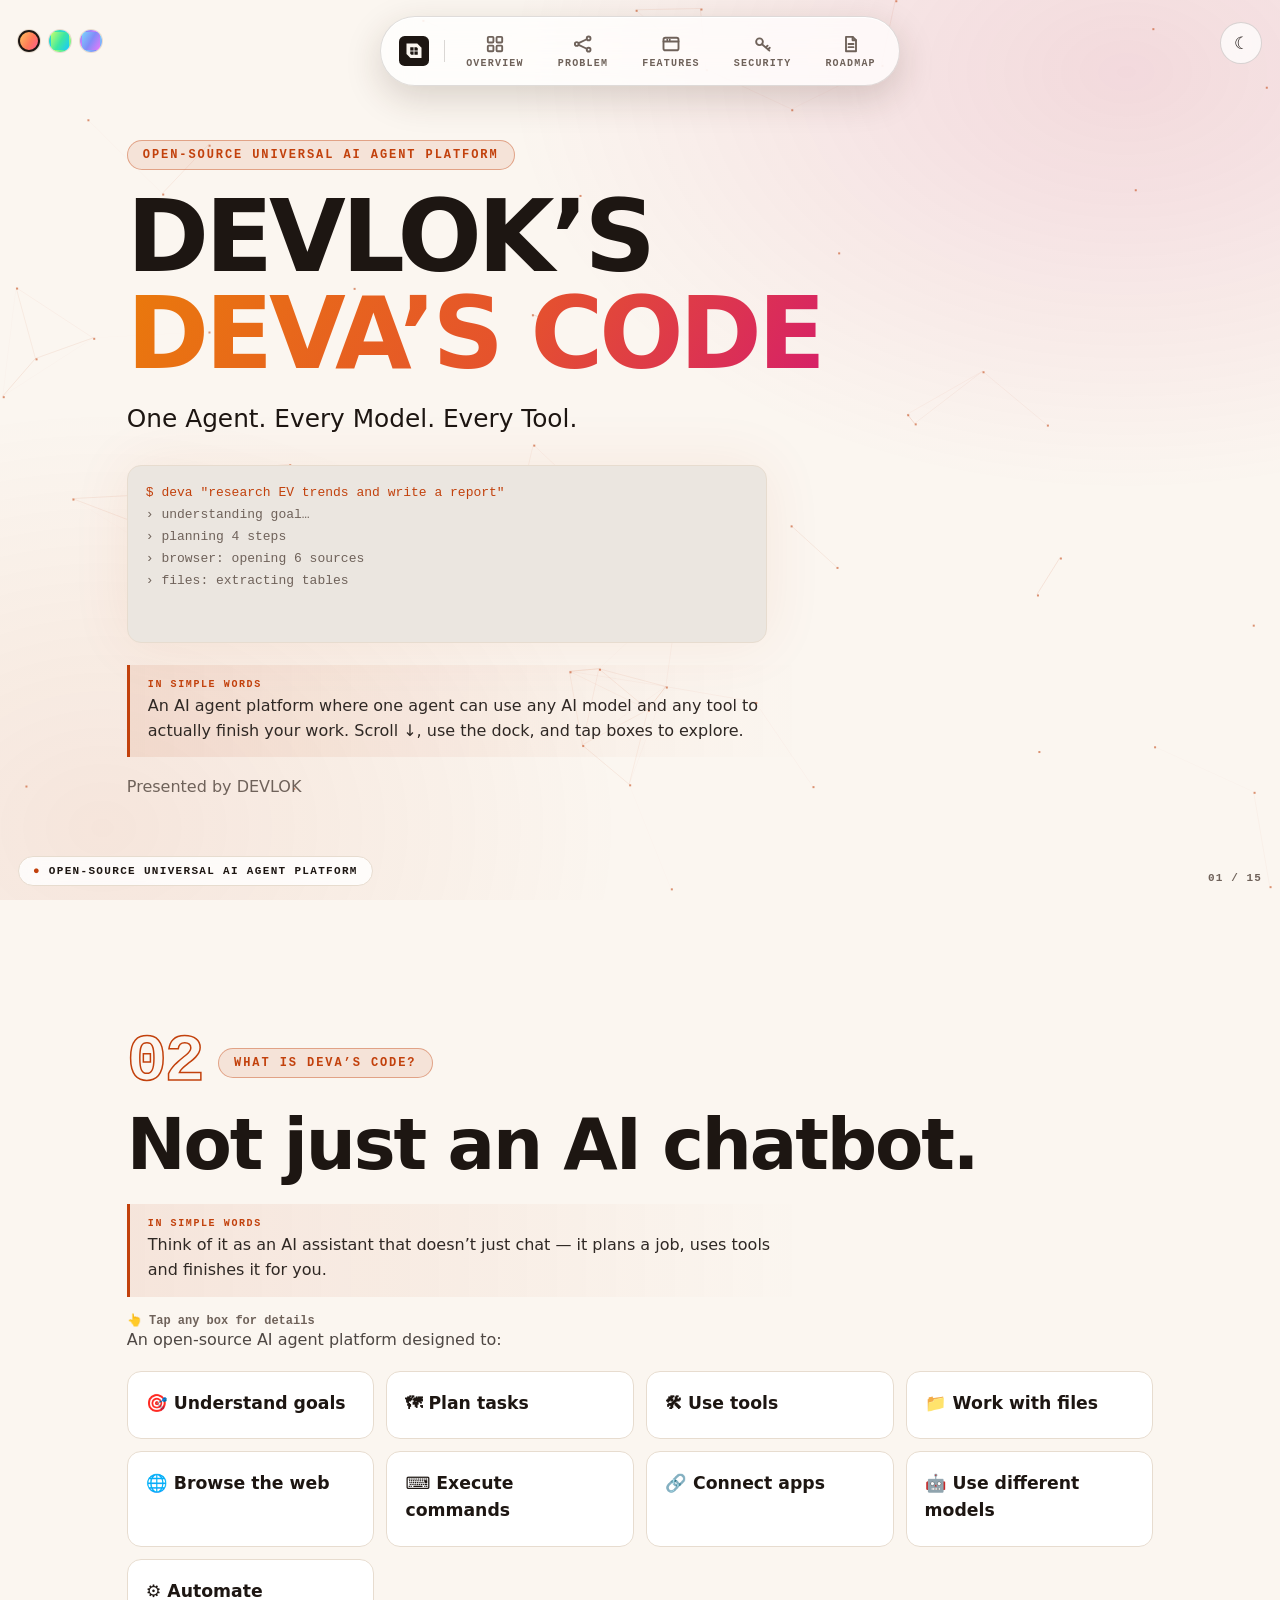
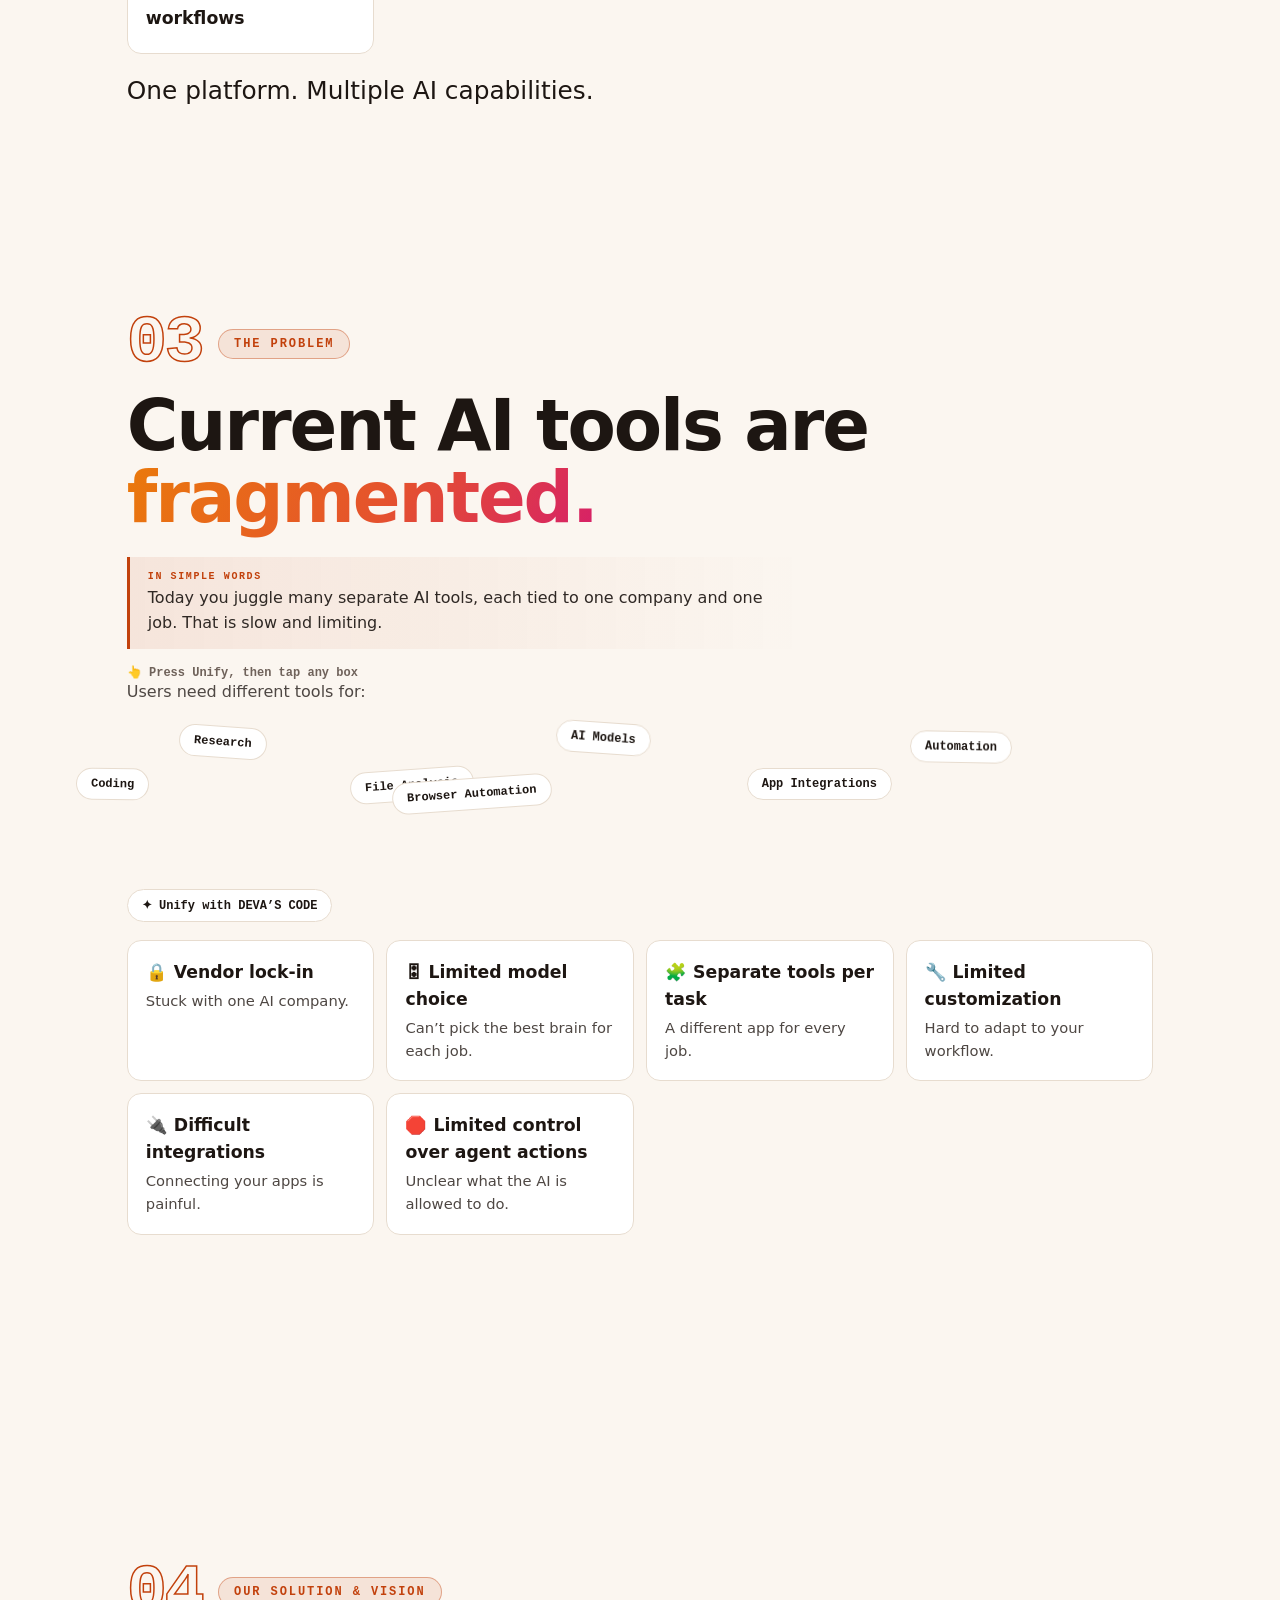
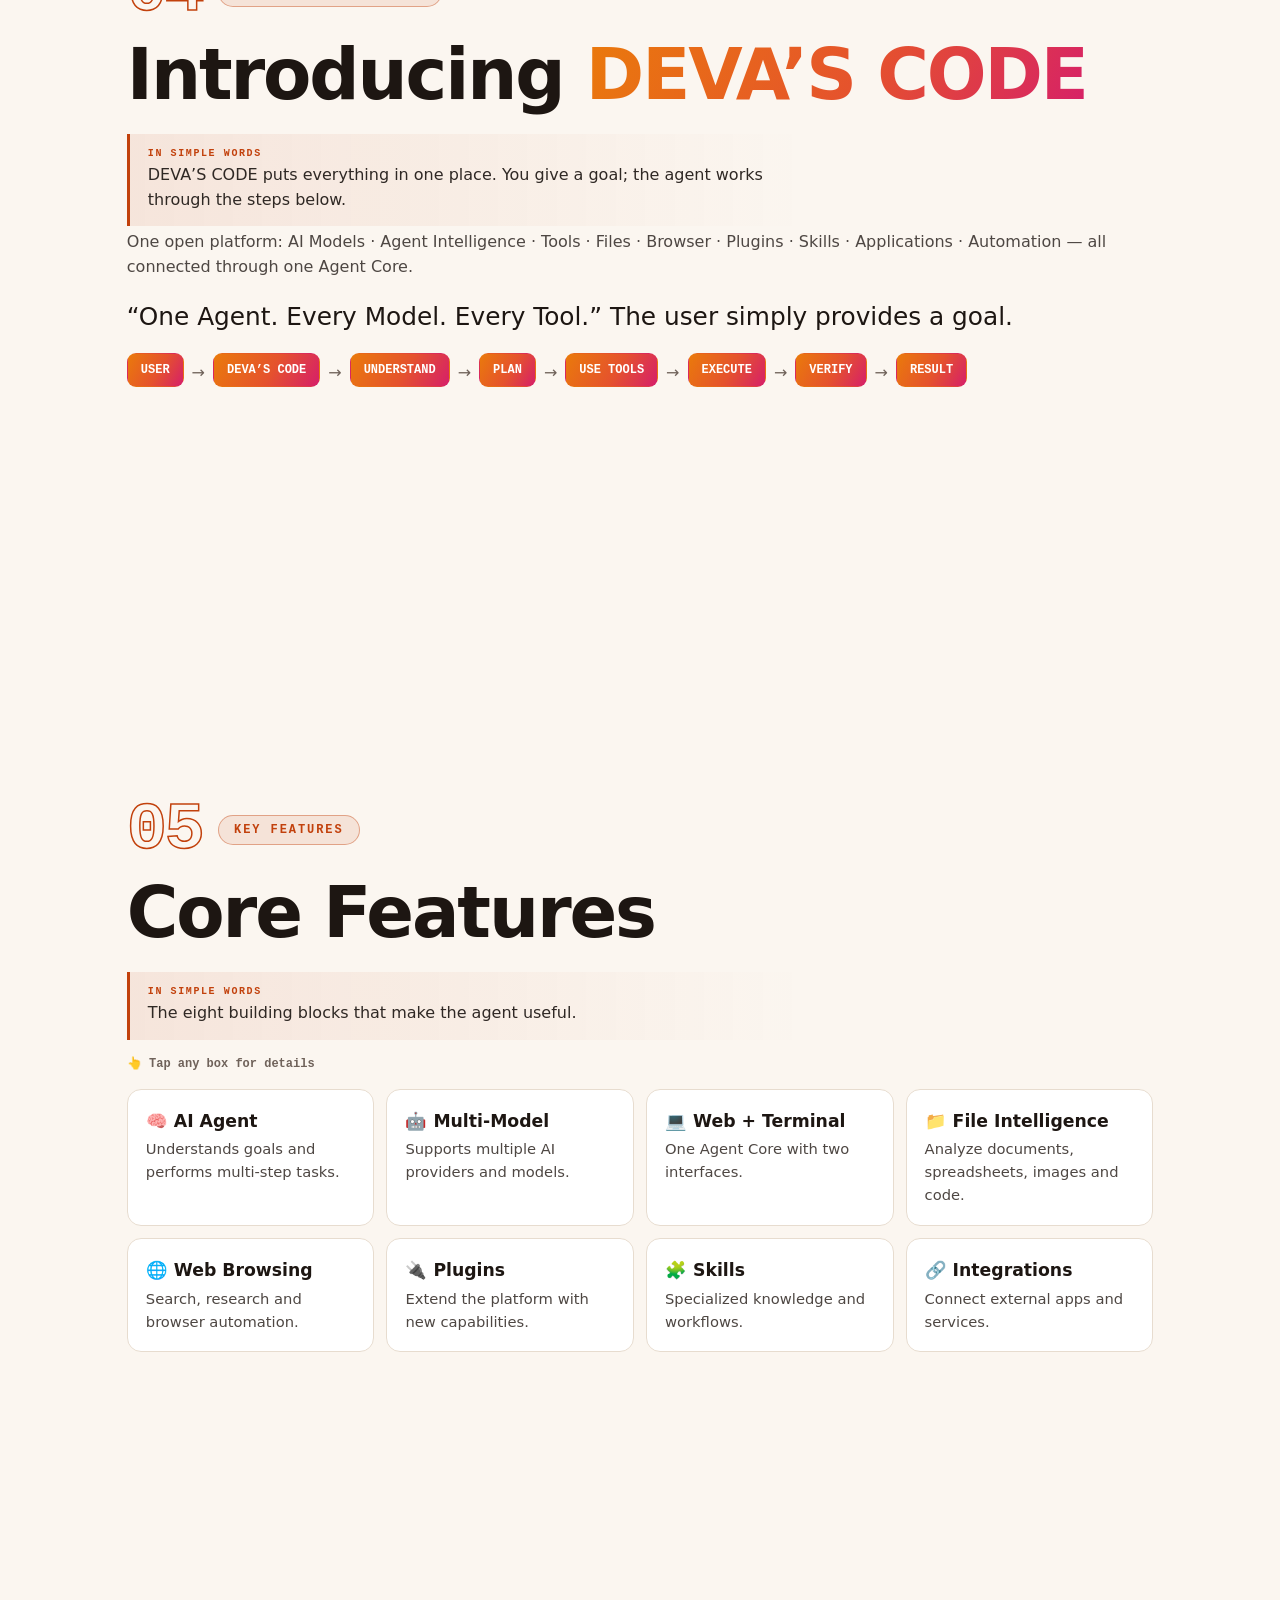
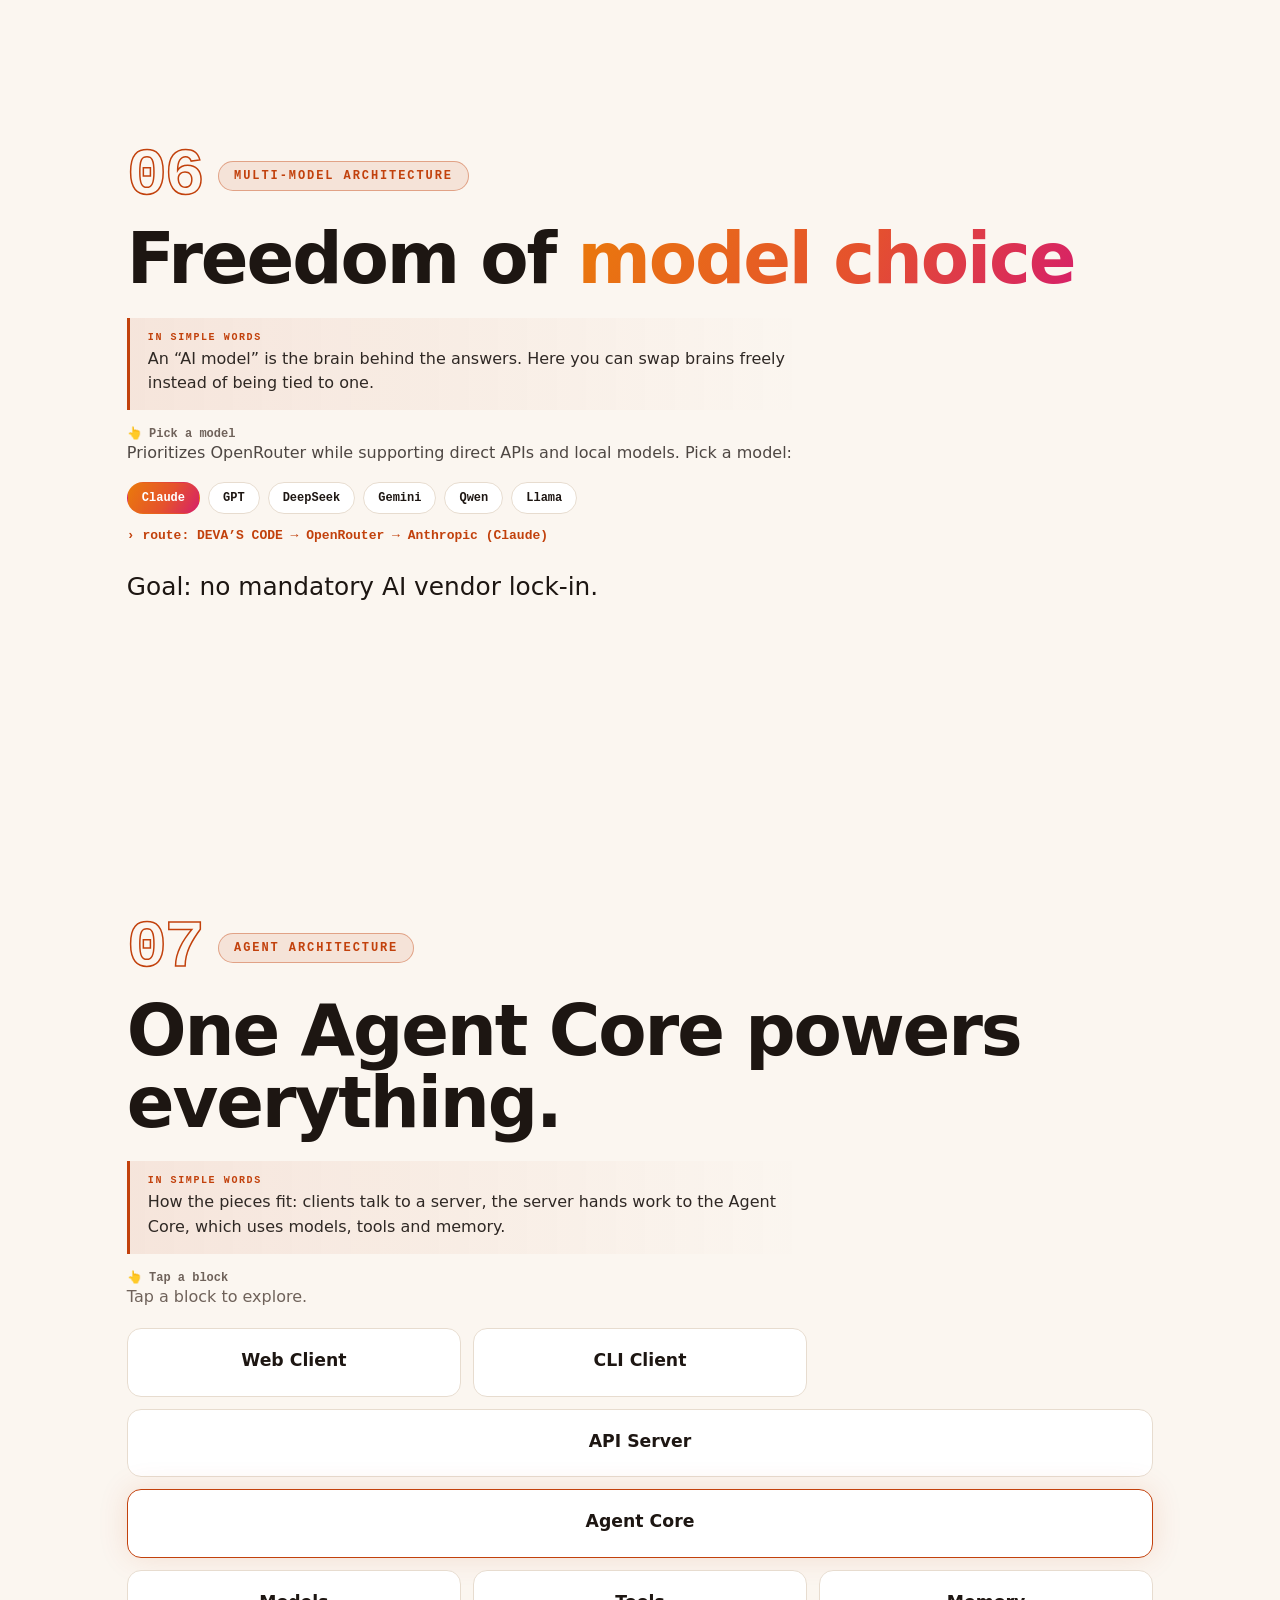
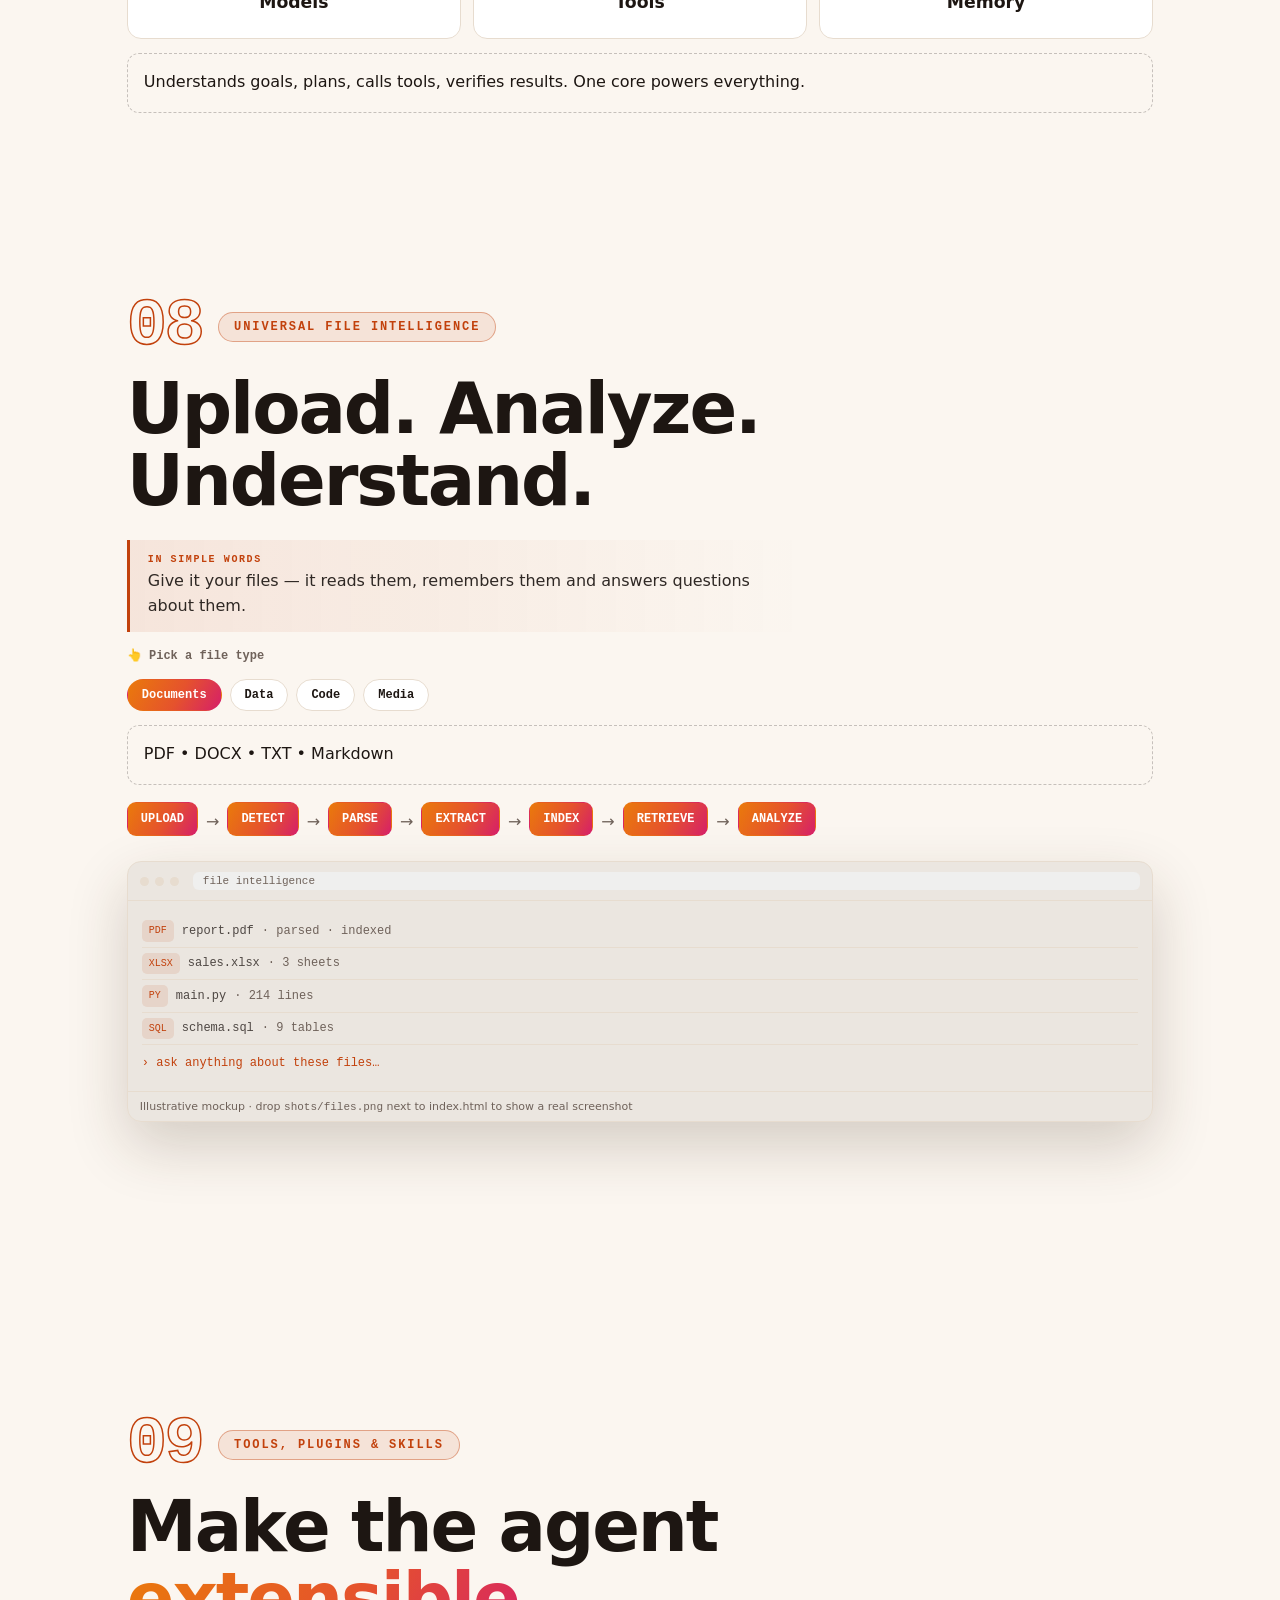
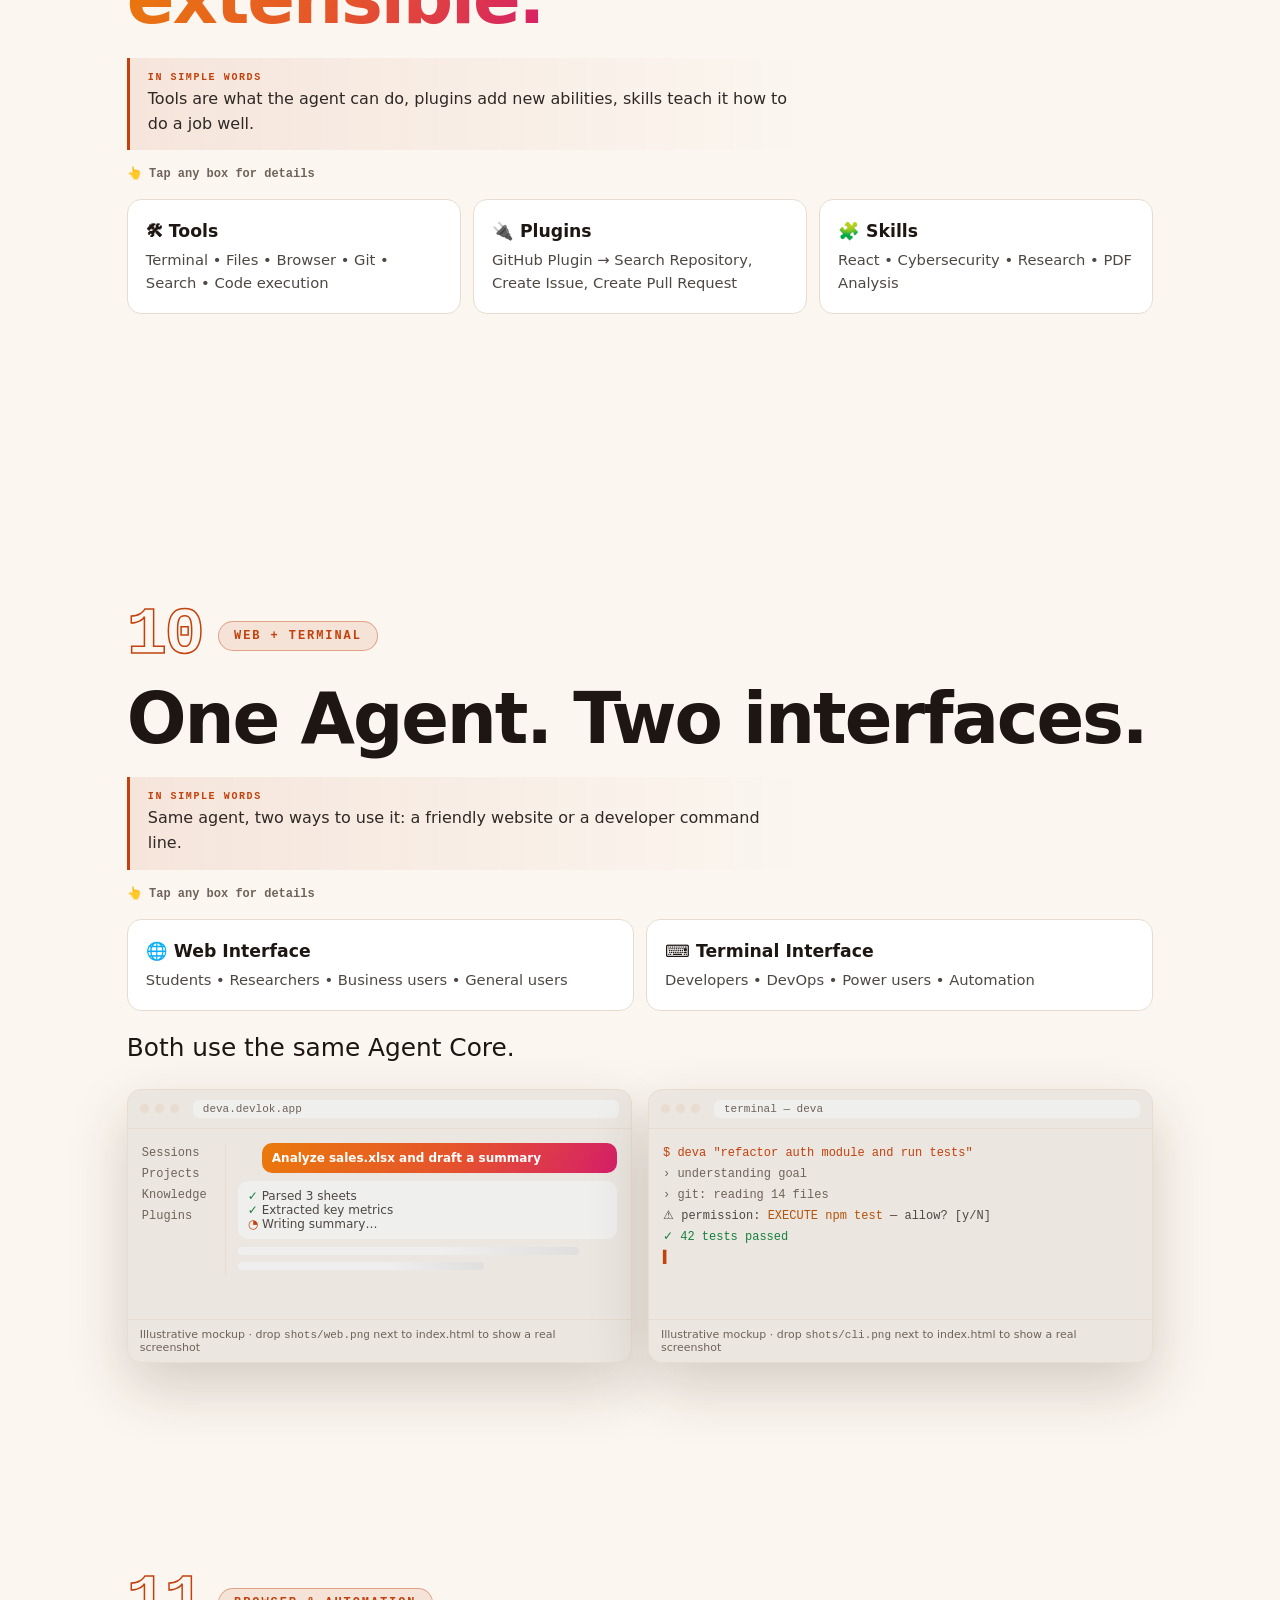
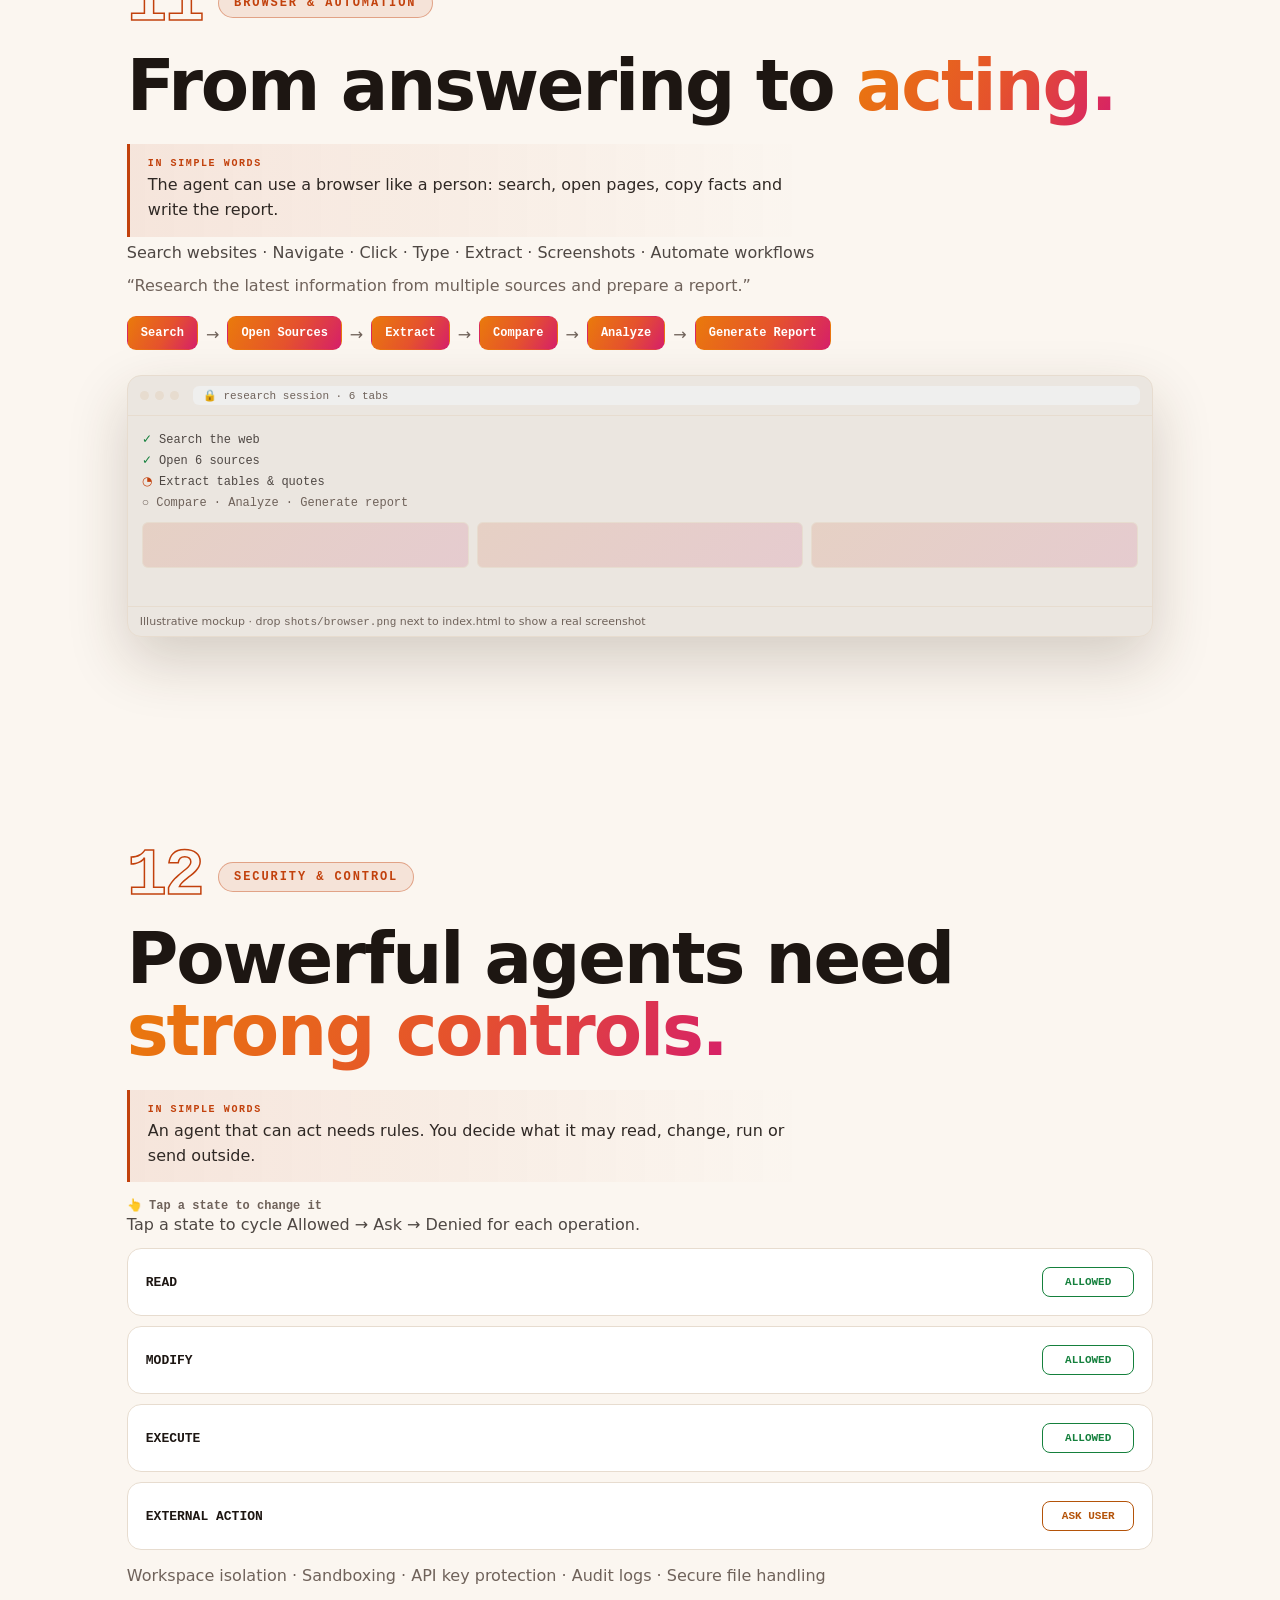
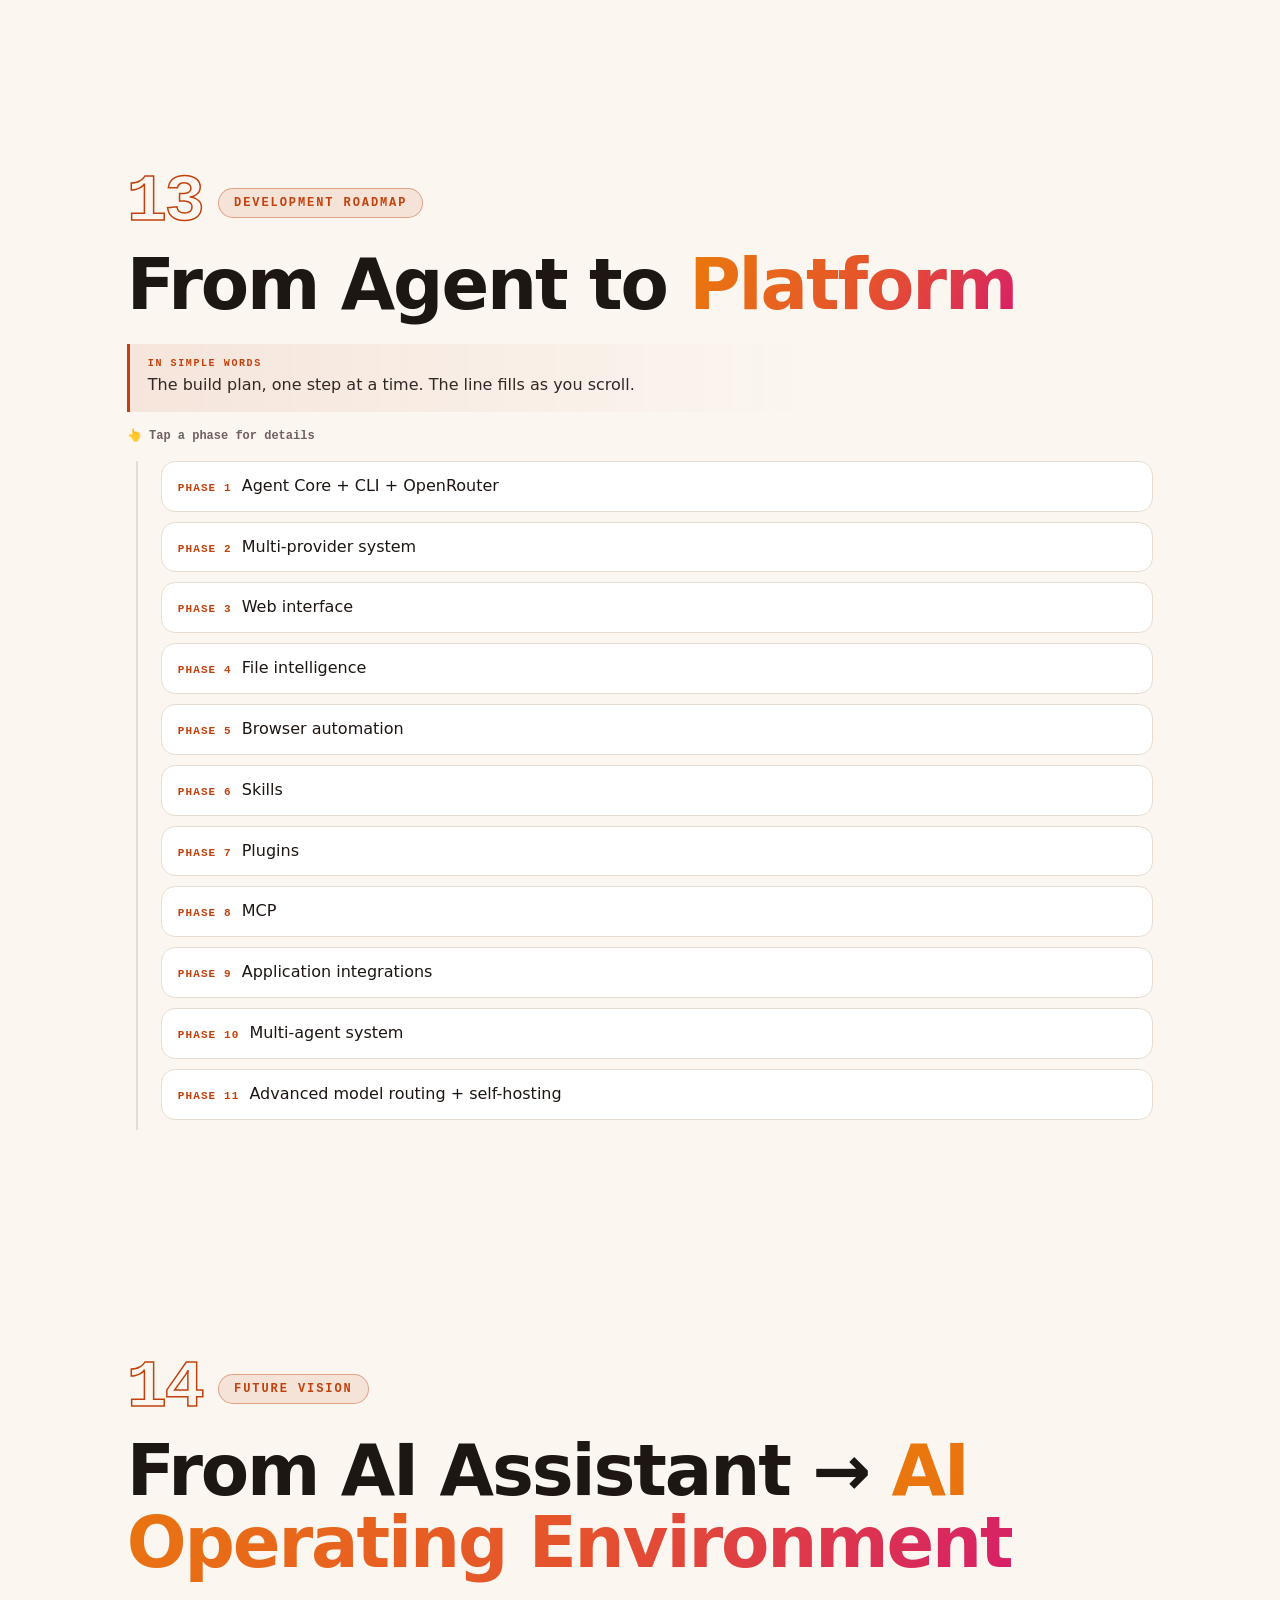
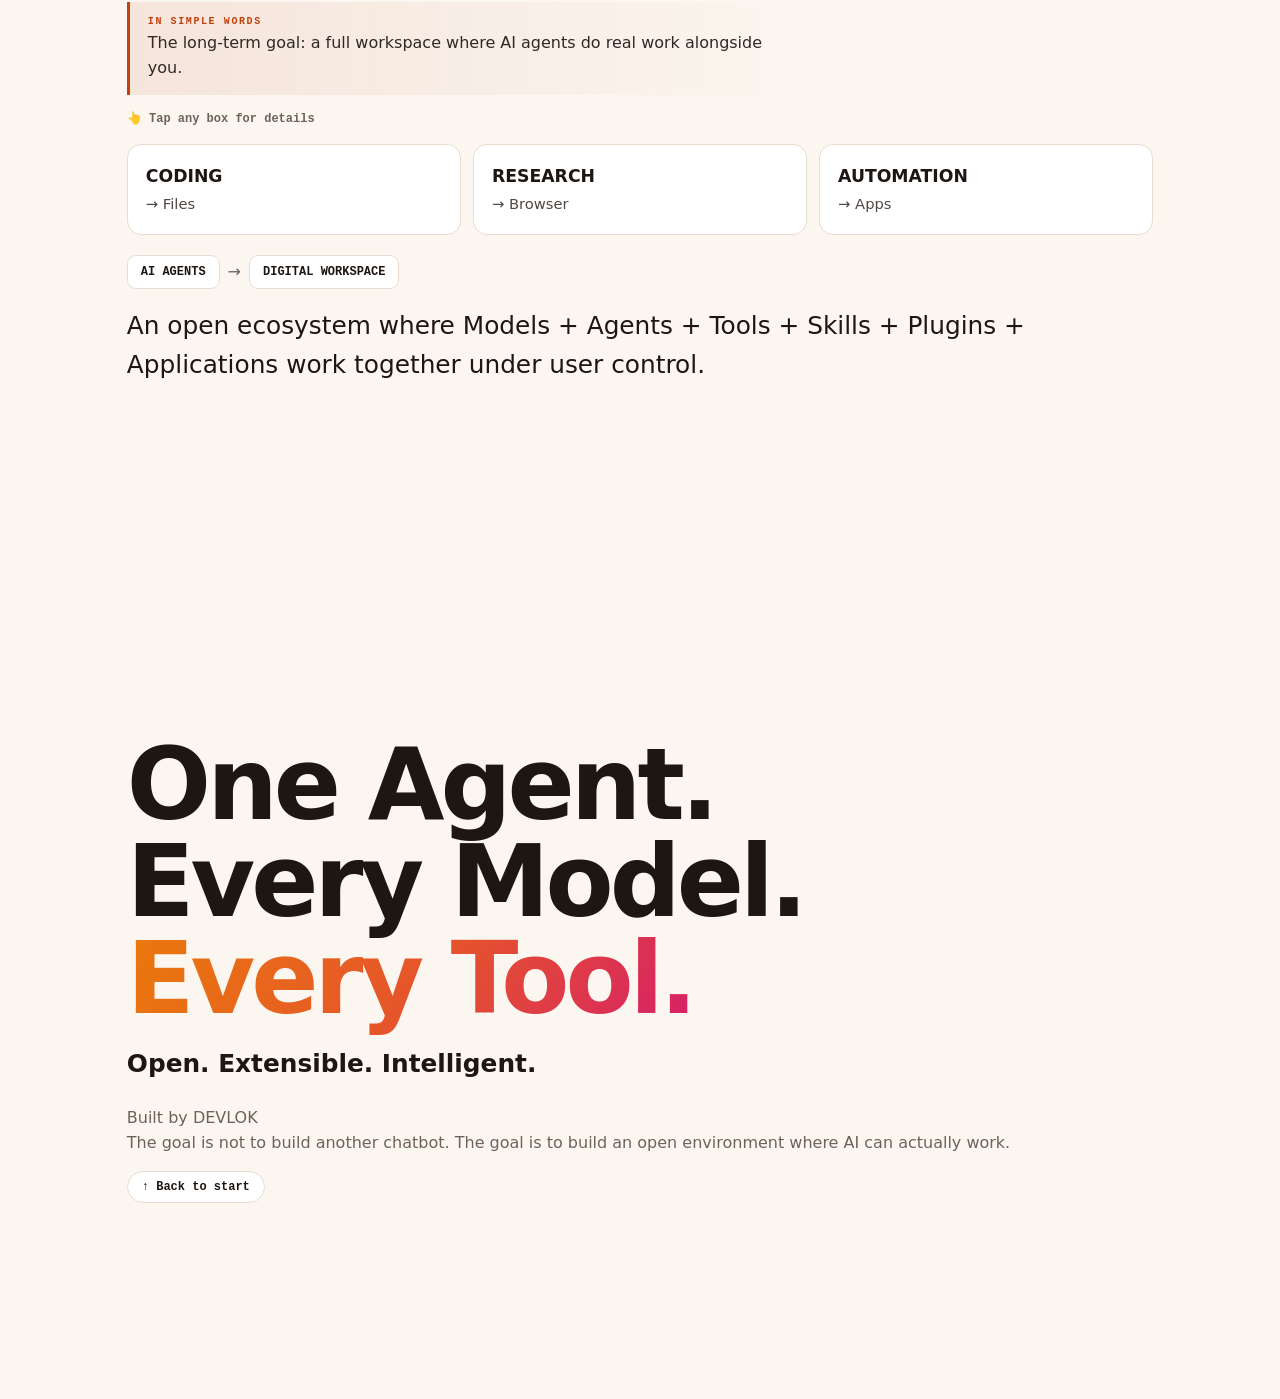
==== ember.html @ 0b96c252 "Add files via upload updated presentations" ====
<!DOCTYPE html>
<html lang="en"><head><meta charset="utf-8"><meta name="viewport" content="width=device-width,initial-scale=1">
<title>DEVA’S CODE · Ember — Open-Source Universal AI Agent Platform</title>
<meta name="description" content="One Agent. Every Model. Every Tool.">
<script>try{document.documentElement.dataset.theme=localStorage.getItem('deva-theme')||(matchMedia('(prefers-color-scheme:light)').matches?'light':'dark')}catch(e){document.documentElement.dataset.theme='dark'}</script>
<style>
:root{--bg:#0c0a09;--fg:#f4eee8;--mut:#9a8f87;--line:#2c2622;--card:#171311;--a:#ffb454;--b:#ff5d8f;--ar:255,180,84;--br:255,93,143;--g:linear-gradient(120deg,#ffc15e,#ff7a59 55%,#ff5d8f);--on:#0c0a09;--pc:255,180,84;--ok:#7ee787;--warn:#ffd166;--bad:#ff6b6b;--hl:255,255,255;--sh:rgba(0,0,0,.6);--scrim:rgba(5,5,8,.55);--inset:color-mix(in srgb,var(--bg) 80%,#000);color-scheme:dark}
[data-theme=light]{--bg:#fbf6f0;--fg:#1d1612;--mut:#6f625a;--line:#e7dccf;--card:#ffffff;--a:#c2410c;--b:#be185d;--ar:194,65,12;--br:190,24,93;--g:linear-gradient(120deg,#ea7a0b,#e5522d 55%,#d61f69);--on:#ffffff;--pc:194,65,12;--ok:#15803d;--warn:#b45309;--bad:#dc2626;--hl:20,16,12;--sh:rgba(60,40,20,.2);--scrim:rgba(240,235,230,.6);--inset:color-mix(in srgb,var(--bg) 93%,var(--fg));color-scheme:light}


*{box-sizing:border-box;margin:0}
html{scroll-behavior:smooth;scroll-snap-type:y proximity;background:var(--bg)}
body{color:var(--fg);font:16px/1.55 ui-sans-serif,system-ui,-apple-system,"Segoe UI",sans-serif}
#bg{position:fixed;inset:0;z-index:0;pointer-events:none}
.bar{position:fixed;top:0;left:0;height:2px;width:0;background:var(--g);z-index:30}
.dockwrap{position:fixed;top:14px;left:0;right:0;display:flex;justify-content:center;z-index:20;pointer-events:none}
.animated-top-dock__nav{pointer-events:auto;display:flex;align-items:flex-start;gap:4px;padding:6px;background:color-mix(in srgb,var(--card) 80%,transparent);backdrop-filter:blur(12px);border:1px solid var(--line);border-radius:14px}
.animated-top-dock__item{--w:0px;--h:0px;--d:0px;display:flex;flex-direction:column;align-items:center;justify-content:center;gap:4px;height:calc(46px + var(--h));padding:0 calc(12px + var(--w)/2);transform:translateY(var(--d));background:transparent;color:var(--mut);border:1px solid transparent;border-radius:9px;font:600 10px/1 ui-monospace,Menlo,monospace;letter-spacing:.08em;cursor:pointer}
.animated-top-dock__item:hover,.animated-top-dock__item:focus-visible{color:var(--fg);outline:none;border-color:var(--line)}
.animated-top-dock__item[aria-pressed=true]{color:var(--on);background:var(--g)}
.animated-top-dock__item svg{width:18px;height:18px;fill:none;stroke:currentColor;stroke-width:1.2;stroke-linecap:round;stroke-linejoin:round}
.animated-top-dock__logo{padding:0 8px}.animated-top-dock__logo svg{width:26px;height:26px;stroke:none}
@media(max-width:640px){.animated-top-dock__link span{display:none}.animated-top-dock__item{padding:0 calc(9px + var(--w)/2)}}
.s{position:relative;z-index:1;min-height:100vh;scroll-snap-align:start;display:flex;flex-direction:column;justify-content:center;padding:110px max(6vw,22px) 70px;max-width:1180px;margin:auto}
.rv{opacity:0;transform:translateY(26px);transition:opacity .7s,transform .7s;transition-delay:calc(var(--i,0)*70ms)}
.in .rv{opacity:1;transform:none}
.kick{font:600 12px ui-monospace,Menlo,monospace;letter-spacing:.16em;color:var(--a);margin-bottom:14px}
h1{font-size:clamp(2.6rem,8vw,6.2rem);line-height:.98;letter-spacing:-.04em}
h2{font-size:clamp(1.8rem,4.4vw,3.2rem);line-height:1.08;letter-spacing:-.03em;margin-bottom:14px}
h3{font-size:1.02rem;margin-bottom:4px}
.gt{background:var(--g);-webkit-background-clip:text;background-clip:text;color:transparent}
p,li{color:var(--txt)}.mut{color:var(--mut)}.big{font-size:clamp(1.1rem,2.2vw,1.55rem);margin-top:18px;color:var(--fg)}
.grid{display:grid;grid-template-columns:repeat(auto-fit,minmax(200px,1fr));gap:12px;margin-top:18px}
.c{--mx:50%;--my:50%;position:relative;background:var(--card);border:1px solid var(--line);border-radius:14px;padding:18px;overflow:hidden;transition:border-color .3s,transform .3s}
.c:hover{border-color:var(--line2);transform:translateY(-3px)}
.c:before{content:"";position:absolute;inset:0;background:radial-gradient(240px circle at var(--mx) var(--my),rgba(var(--ar),0.13),transparent 70%);opacity:0;transition:opacity .3s}
.c:hover:before{opacity:1}.c>*{position:relative}.c p{font-size:.92rem}
.flow{display:flex;flex-wrap:wrap;gap:8px;align-items:center;margin-top:20px}
.flow b{font:600 12px ui-monospace,monospace;border:1px solid var(--line);padding:9px 13px;border-radius:9px;background:var(--card);transition:.4s}
.flow i{color:var(--mut);font-style:normal}
.flow b.hot{background:var(--g);color:var(--on);border-color:transparent;transform:translateY(-3px)}
.chips{display:flex;flex-wrap:wrap;gap:8px;margin-top:16px}
.chip{font:600 12px ui-monospace,monospace;border:1px solid var(--line);border-radius:99px;padding:8px 14px;background:var(--card);color:var(--fg);cursor:pointer;transition:.3s}
.chip:hover{border-color:var(--a)}.chip.on{background:var(--g);color:var(--on);border-color:transparent}
.term{margin-top:26px;background:var(--inset);border:1px solid var(--line);border-radius:14px;font:13px/1.7 ui-monospace,Menlo,monospace;padding:16px 18px;min-height:178px;max-width:640px;box-shadow:0 0 60px rgba(var(--ar),0.08)}
.term .d{color:var(--mut)}.term .k{color:var(--a)}.term .ok{color:var(--ok)}
.out{margin-top:14px;font:600 13px ui-monospace,monospace;color:var(--a);min-height:22px}
.node{cursor:pointer;text-align:center}.node.on{border-color:var(--a);box-shadow:0 0 30px rgba(var(--ar),0.13)}
.arch{display:grid;grid-template-columns:repeat(3,1fr);gap:12px;margin-top:18px}
.arch .full{grid-column:1/-1}
.info{margin-top:14px;padding:16px;border:1px dashed var(--line2);border-radius:12px;min-height:60px}
.perm{display:flex;align-items:center;gap:12px;margin-top:10px}
.perm b{flex:1;font:600 13px ui-monospace,monospace}
.st{font:700 11px ui-monospace,monospace;width:92px;padding:8px;border-radius:8px;border:1px solid;cursor:pointer;background:none;transition:.3s}
.st[data-v="0"]{color:var(--ok);border-color:var(--ok)}.st[data-v="1"]{color:var(--warn);border-color:var(--warn)}.st[data-v="2"]{color:var(--bad);border-color:var(--bad)}
.tl{position:relative;margin-top:18px;padding-left:34px}
.tl:before,.tl .fill{content:"";position:absolute;left:9px;top:0;bottom:0;width:2px;background:var(--line)}
.tl .fill{background:var(--g);bottom:auto;height:0}
.ph{position:relative;margin-bottom:10px;padding:12px 16px}
.ph:after{content:"";position:absolute;left:-30px;top:18px;width:10px;height:10px;border-radius:50%;background:var(--bg);border:2px solid var(--line);transition:.4s}
.in .ph:after{border-color:var(--a);background:var(--a)}
.ph b{color:var(--a);font:700 11px ui-monospace,monospace;letter-spacing:.1em;margin-right:10px}
.tags{display:flex;flex-wrap:wrap;gap:8px;margin-top:18px;min-height:96px;position:relative}
.tags span{font:600 12px ui-monospace,monospace;border:1px solid var(--line);background:var(--card);border-radius:99px;padding:8px 14px;transition:transform .8s cubic-bezier(.2,.8,.2,1);transform:translate(var(--x),var(--y)) rotate(var(--r))}
.tags.u span{transform:none;border-color:var(--a)}
.foot{position:fixed;bottom:16px;right:18px;z-index:20;font:600 11px ui-monospace,monospace;color:var(--mut);letter-spacing:.1em}

.c:not(.node):not(.perm){cursor:pointer}
.c:not(.node):not(.perm):after{content:"↗";position:absolute;top:12px;right:14px;font-size:12px;color:var(--mut);opacity:0;transition:.3s}
.c:not(.node):not(.perm):hover:after{opacity:1;color:var(--a)}
#md{position:fixed;inset:0;z-index:40;display:flex;align-items:center;justify-content:center;padding:20px;background:var(--scrim);backdrop-filter:blur(6px);opacity:0;visibility:hidden;transition:.35s}
#md.open{opacity:1;visibility:visible}
.gl{position:relative;width:min(560px,100%);max-height:84vh;overflow:auto;padding:30px 28px;border-radius:22px;background:linear-gradient(135deg,rgba(var(--hl),0.14),rgba(var(--hl),0.04) 45%,rgba(var(--ar),0.06));backdrop-filter:blur(26px) saturate(1.5);-webkit-backdrop-filter:blur(26px) saturate(1.5);border:1px solid rgba(var(--hl),0.19);box-shadow:0 30px 80px var(--sh),inset 0 1px 0 rgba(var(--hl),0.33),inset 0 0 40px rgba(var(--br),0.08);transform:translateY(24px) scale(.94);transition:transform .45s cubic-bezier(.2,.9,.25,1.15)}
#md.open .gl{transform:none}
.gl h3{font-size:1.6rem;letter-spacing:-.02em;margin:6px 0 8px}
.gl .sub{color:var(--a);font:600 12px ui-monospace,monospace;letter-spacing:.14em}
.gl p{color:var(--txt2)}.gl ul{margin:14px 0 0;padding:0;list-style:none;display:grid;gap:8px}
.gl li{padding:10px 14px;border-radius:10px;background:rgba(var(--hl),0.05);border:1px solid rgba(var(--hl),0.09);font-size:.93rem;color:var(--txt2)}
.gl li:before{content:"▸ ";color:var(--a)}
.x{position:absolute;top:14px;right:14px;width:32px;height:32px;border-radius:50%;border:1px solid rgba(var(--hl),0.19);background:rgba(var(--hl),0.07);color:var(--fg);cursor:pointer;font-size:16px}
.x:hover{background:rgba(var(--hl),0.16)}

body:before{content:"";position:fixed;inset:0;z-index:0;pointer-events:none;background:radial-gradient(620px 420px at 88% 8%,rgba(var(--br),0.13),transparent),radial-gradient(520px 420px at 8% 92%,rgba(var(--ar),0.09),transparent)}
.c:focus-visible{outline:2px solid var(--a);outline-offset:2px}
.shots{display:grid;grid-template-columns:repeat(auto-fit,minmax(300px,1fr));gap:16px;margin-top:22px}
.shot{border:1px solid var(--line);border-radius:14px;background:var(--inset);overflow:hidden;box-shadow:0 24px 60px var(--sh);transition:transform .5s}
.shot:hover{transform:translateY(-5px)}
.shot .tb{display:flex;gap:6px;align-items:center;padding:10px 12px;border-bottom:1px solid var(--line);font:11px ui-monospace,monospace;color:var(--mut)}
.shot .tb i{width:9px;height:9px;border-radius:50%;background:var(--line)}.shot .tb u{margin-left:8px;text-decoration:none;background:var(--inset2);padding:3px 10px;border-radius:6px;flex:1}
.shot .bd{padding:14px;font:12px/1.75 ui-monospace,monospace;min-height:190px;color:var(--txt)}
.shot img{display:block;width:100%}
.shot figcaption{padding:8px 12px;border-top:1px solid var(--line);font:11px system-ui;color:var(--mut)}
.wb{display:grid;grid-template-columns:84px 1fr;gap:12px}.wb aside{border-right:1px solid var(--line);color:var(--mut);padding-right:8px}
.bub{background:var(--inset2);border-radius:10px;padding:8px 10px;margin-bottom:8px;font:12px system-ui}.bub.me{background:var(--g);color:var(--on);font-weight:600;margin-left:24px}
.ok{color:var(--ok)}.d{color:var(--mut)}.k{color:var(--a)}
.sk{height:8px;border-radius:4px;margin:7px 0;background:linear-gradient(90deg,var(--inset2) 30%,var(--inset3) 50%,var(--inset2) 70%);background-size:200%;animation:sh 1.6s infinite}
@keyframes sh{to{background-position:-200%}}
.th{display:grid;grid-template-columns:repeat(3,1fr);gap:8px;margin-top:8px}.th div{height:46px;border-radius:6px;background:linear-gradient(135deg,rgba(var(--ar),0.13),rgba(var(--br),0.13));border:1px solid var(--line)}
.fr{display:flex;gap:8px;align-items:center;padding:5px 0;border-bottom:1px solid var(--line)}.fr em{font-style:normal;font-size:10px;padding:2px 7px;border-radius:5px;background:rgba(var(--ar),0.11);color:var(--a)}
.mn{display:flex;align-items:center;justify-content:space-between;margin-top:20px;font:600 11px ui-monospace,monospace;color:var(--mut)}
.mn button{width:36px;height:32px;border-radius:9px;border:1px solid rgba(var(--hl),0.19);background:rgba(var(--hl),0.07);color:var(--fg);cursor:pointer}
.mn button:hover{background:rgba(var(--hl),0.16)}

body{counter-reset:sec}.s{counter-increment:sec}
.hd{display:flex;align-items:center;gap:16px;margin-bottom:14px}
.num{font:800 clamp(2.6rem,6vw,4.2rem)/1 ui-monospace,Menlo,monospace;-webkit-text-stroke:1.5px var(--a);color:transparent;letter-spacing:-.04em}
.num:before{content:counter(sec,decimal-leading-zero)}
.kick{display:inline-block;margin:0;padding:7px 15px;border:1px solid rgba(var(--ar),0.40);border-radius:99px;background:rgba(var(--ar),0.10);color:var(--a);font:700 12px ui-monospace,Menlo,monospace;letter-spacing:.16em}
.s>.kick{margin-bottom:18px;align-self:flex-start}
h2{font-size:clamp(2.2rem,5.6vw,4.4rem);font-weight:800;line-height:1.02;margin-bottom:18px}
.plain{max-width:680px;padding:14px 18px;border-left:3px solid var(--a);background:linear-gradient(90deg,rgba(var(--ar),0.09),transparent);border-radius:0 12px 12px 0;margin:4px 0;color:var(--txt2)}
.plain b{display:block;font:700 10px ui-monospace,monospace;letter-spacing:.16em;color:var(--a);margin-bottom:4px}
.hint{display:inline-block;margin-top:12px;font:600 12px ui-monospace,monospace;color:var(--mut)}
.topic{position:fixed;bottom:14px;left:18px;z-index:20;font:700 11px ui-monospace,monospace;letter-spacing:.12em;background:color-mix(in srgb,var(--card) 80%,transparent);backdrop-filter:blur(10px);border:1px solid var(--line);border-radius:99px;padding:8px 14px;max-width:60vw;white-space:nowrap;overflow:hidden;text-overflow:ellipsis}.topic:before{content:"● ";color:var(--a)}
.tags{align-content:flex-start;align-items:flex-start;min-height:150px}
.hub{flex-basis:100%;max-height:0;opacity:0;overflow:hidden;padding:0 14px;text-align:center;border-radius:12px;background:var(--g);color:var(--on);font:700 13px ui-monospace,monospace;transition:.6s}
.tags.u .hub{max-height:46px;opacity:1;padding:12px 14px;margin-bottom:6px}
.c h3{font-size:1.08rem}

/* refined dock */
.dockwrap{top:16px}
.animated-top-dock__nav{align-items:center;gap:2px;padding:7px;border-radius:999px;background:color-mix(in srgb,var(--card) 74%,transparent);border:1px solid color-mix(in srgb,var(--fg) 14%,transparent);box-shadow:0 14px 44px var(--sh),inset 0 1px 0 rgba(var(--hl),0.11);backdrop-filter:blur(18px) saturate(1.4);-webkit-backdrop-filter:blur(18px) saturate(1.4)}
.animated-top-dock__item{--s:0;height:54px;min-width:56px;padding:0 15px;gap:5px;border-radius:999px;font:700 10px/1 ui-monospace,Menlo,monospace;letter-spacing:.12em;transform:translateY(calc(var(--d)*-1)) scale(calc(1 + var(--s)*.2));transition:background .3s,color .3s,box-shadow .3s}
.animated-top-dock__item svg{width:20px;height:20px;stroke-width:1.5}
.animated-top-dock__item:hover,.animated-top-dock__item:focus-visible{background:color-mix(in srgb,var(--fg) 9%,transparent);border-color:transparent}
.animated-top-dock__item[aria-pressed=true]{background:var(--g);color:var(--on);box-shadow:0 8px 24px color-mix(in srgb,var(--a) 45%,transparent)}
.animated-top-dock__logo{padding:0 10px;min-width:48px;margin-right:8px;position:relative}
.animated-top-dock__logo:after{content:"";position:absolute;right:-6px;top:15px;bottom:15px;width:1px;background:color-mix(in srgb,var(--fg) 16%,transparent)}
.animated-top-dock__logo[aria-pressed=true]{background:transparent;box-shadow:none}
.animated-top-dock__logo svg{width:30px;height:30px}
@media(max-width:640px){.animated-top-dock__item{min-width:44px;padding:0 11px}.animated-top-dock__logo{margin-right:4px}}

html{--txt:color-mix(in srgb,var(--fg) 78%,var(--bg));--txt2:color-mix(in srgb,var(--fg) 92%,var(--bg));--inset2:color-mix(in srgb,var(--fg) 7%,var(--card));--inset3:color-mix(in srgb,var(--fg) 14%,var(--card));--line2:color-mix(in srgb,var(--fg) 24%,var(--bg))}
.animated-top-dock__logo svg rect{fill:var(--fg)}.animated-top-dock__logo svg path:nth-of-type(1){fill:var(--bg)}.animated-top-dock__logo svg path:nth-of-type(2){fill:var(--fg)}.animated-top-dock__logo svg path:nth-of-type(3){stroke:var(--bg)}
[data-theme=light] .gl{background:linear-gradient(135deg,#ffffffee,#ffffffb8);border-color:rgba(0,0,0,.12)}
[data-theme=light] .animated-top-dock__nav{box-shadow:0 12px 36px rgba(60,40,20,.18),inset 0 1px 0 #fff}
html,body{transition:background .4s,color .4s}
.tt{position:fixed;top:22px;right:18px;z-index:21;width:42px;height:42px;border-radius:50%;border:1px solid color-mix(in srgb,var(--fg) 16%,transparent);background:color-mix(in srgb,var(--card) 74%,transparent);backdrop-filter:blur(14px);color:var(--fg);font-size:17px;cursor:pointer;transition:transform .3s}
.tt:hover{transform:rotate(20deg) scale(1.08)}
.pal{position:fixed;top:30px;left:18px;z-index:21;display:flex;gap:9px}
.pal a{width:22px;height:22px;border-radius:50%;border:2px solid transparent;box-shadow:0 0 0 1px var(--line);transition:transform .3s}.pal a:hover{transform:scale(1.2)}.pal a.on{border-color:var(--fg)}
@media(max-width:820px){.pal{display:none}}
</style></head><body>
<canvas id="bg"></canvas><nav class="pal" aria-label="Palettes"><a href="ember.html" title="Ember" class="on" style="background:linear-gradient(120deg,#ffc15e,#ff7a59 55%,#ff5d8f)"></a><a href="verdant.html" title="Verdant" style="background:linear-gradient(120deg,#c3ff6e,#3de8a0 52%,#19c7ff)"></a><a href="nebula.html" title="Nebula" style="background:linear-gradient(120deg,#7dd3fc,#818cf8 50%,#e879f9)"></a></nav><button class="tt" id="tt" type="button"></button><div class="bar" id="bar"></div>
<div class="dockwrap"><nav class="animated-top-dock__nav" id="dock" aria-label="Sections">
<button class="animated-top-dock__item animated-top-dock__logo" data-dock-item data-t="hero" type="button" aria-label="Home"><svg viewBox="0 0 24 24"><rect width="24" height="24" rx="4.5" fill="#E8E8E3"/><path d="M6 6h8.6L18 9.35v8.15H9.15L6 14.35V6Z" fill="#111"/><path d="M9 9h5.15L15 9.85V15H9.85L9 14.15V9Z" fill="#E8E8E3"/><path d="M12 9v6M9 12h6" stroke="#111" stroke-width=".7"/></svg></button>
<button class="animated-top-dock__item animated-top-dock__link" data-dock-item data-t="what" type="button"><svg viewBox="0 0 16 16"><rect x="2.25" y="2.25" width="4.5" height="4.5" rx=".8"/><rect x="9.25" y="2.25" width="4.5" height="4.5" rx=".8"/><rect x="2.25" y="9.25" width="4.5" height="4.5" rx=".8"/><rect x="9.25" y="9.25" width="4.5" height="4.5" rx=".8"/></svg><span>OVERVIEW</span></button>
<button class="animated-top-dock__item animated-top-dock__link" data-dock-item data-t="problem" type="button"><svg viewBox="0 0 16 16"><circle cx="3" cy="8" r="1.5"/><circle cx="12.5" cy="3.5" r="1.5"/><circle cx="12.5" cy="12.5" r="1.5"/><path d="M4.5 7.3 11 4.2M4.5 8.7l6.5 3.1"/></svg><span>PROBLEM</span></button>
<button class="animated-top-dock__item animated-top-dock__link" data-dock-item data-t="features" type="button"><svg viewBox="0 0 16 16"><rect x="2" y="3" width="12" height="10" rx="1.5"/><path d="M2 6h12M5 4.5h.01M7 4.5h.01"/></svg><span>FEATURES</span></button>
<button class="animated-top-dock__item animated-top-dock__link" data-dock-item data-t="security" type="button"><svg viewBox="0 0 16 16"><circle cx="5.2" cy="6.2" r="2.7"/><path d="m7.2 8.2 5.9 5.1M10.2 10.8l1.5-1.5M12 12.4l1.4-1.4"/></svg><span>SECURITY</span></button>
<button class="animated-top-dock__item animated-top-dock__link" data-dock-item data-t="roadmap" type="button"><svg viewBox="0 0 16 16"><path d="M4 2.25h5.4L12 4.85v8.9H4z"/><path d="M9.25 2.25V5h2.7M6 8h4M6 10.5h4"/></svg><span>ROADMAP</span></button>
</nav></div>
<div class="topic" id="tp"></div><div class="foot" id="cnt"></div>
<main id="deck"></main>
<div id="md" role="dialog" aria-modal="true"><div class="gl"><button class="x" aria-label="Close">✕</button><div class="sub" id="ms"></div><h3 id="mt"></h3><p id="mp"></p><ul id="ml"></ul><div class="mn"><button id="pv" aria-label="Previous">←</button><span id="mc2"></span><button id="nx" aria-label="Next">→</button></div></div></div>
<script>
const R=(h,i=0)=>`<div class="rv" style="--i:${i}">${h}</div>`;
const C=(a,x='')=>`<div class="grid">${a.map(([t,d],i)=>`<div class="c rv ${x}" style="--i:${i}"><h3>${t}</h3>${d?`<p>${d}</p>`:''}</div>`).join('')}</div>`;
const F=(a,id='')=>`<div class="flow rv" ${id?`id="${id}"`:''}>${a.map(x=>`<b>${x}</b>`).join('<i>→</i>')}</div>`;
const PL={'WHAT IS DEVA’S CODE?':['Think of it as an AI assistant that doesn’t just chat — it plans a job, uses tools and finishes it for you.','👆 Tap any box for details'],
'THE PROBLEM':['Today you juggle many separate AI tools, each tied to one company and one job. That is slow and limiting.','👆 Press Unify, then tap any box'],
'OUR SOLUTION & VISION':['DEVA’S CODE puts everything in one place. You give a goal; the agent works through the steps below.'],
'KEY FEATURES':['The eight building blocks that make the agent useful.','👆 Tap any box for details'],
'MULTI-MODEL ARCHITECTURE':['An “AI model” is the brain behind the answers. Here you can swap brains freely instead of being tied to one.','👆 Pick a model'],
'AGENT ARCHITECTURE':['How the pieces fit: clients talk to a server, the server hands work to the Agent Core, which uses models, tools and memory.','👆 Tap a block'],
'UNIVERSAL FILE INTELLIGENCE':['Give it your files — it reads them, remembers them and answers questions about them.','👆 Pick a file type'],
'TOOLS, PLUGINS & SKILLS':['Tools are what the agent can do, plugins add new abilities, skills teach it how to do a job well.','👆 Tap any box for details'],
'WEB + TERMINAL':['Same agent, two ways to use it: a friendly website or a developer command line.','👆 Tap any box for details'],
'BROWSER & AUTOMATION':['The agent can use a browser like a person: search, open pages, copy facts and write the report.'],
'SECURITY & CONTROL':['An agent that can act needs rules. You decide what it may read, change, run or send outside.','👆 Tap a state to change it'],
'DEVELOPMENT ROADMAP':['The build plan, one step at a time. The line fills as you scroll.','👆 Tap a phase for details'],
'FUTURE VISION':['The long-term goal: a full workspace where AI agents do real work alongside you.','👆 Tap any box for details']};
const H=(k,t)=>{const p=PL[k]||[];return `<div class="hd rv"><span class="num"></span><span class="kick">${k}</span></div><h2 class="rv">${t}</h2>${p[0]?`<p class="plain rv"><b>IN SIMPLE WORDS</b>${p[0]}</p>`:''}${p[1]?`<div class="hint rv">${p[1]}</div>`:''}`};
const MODELS={Claude:['OpenRouter','Anthropic'],GPT:['OpenRouter','OpenAI'],DeepSeek:['OpenRouter','DeepSeek API'],Gemini:['Direct API','Google'],Qwen:['Local','Ollama'],Llama:['Local','Self-hosted']};
const ARCH={'Web Client':'Browser UI for students, researchers and business users.','CLI Client':'Terminal UI for developers, DevOps and power users.','API Server':'One gateway that both clients talk to.','Agent Core':'Understands goals, plans, calls tools, verifies results. One core powers everything.','Models':'AI APIs and local models behind a single model layer.','Tools':'Browser, Terminal, Files, Git, Plugins, MCP.','Memory':'Sessions, projects and knowledge.'};
const FILES={Documents:'PDF • DOCX • TXT • Markdown',Data:'XLSX • CSV • JSON • XML • SQL',Code:'JS • TS • Python • Java • C/C++ • Go • Rust',Media:'Images • Audio • Video — future support'};
const PERMS=['READ','MODIFY','EXECUTE','EXTERNAL ACTION'],ST=['ALLOWED','ASK USER','DENIED'];
const RM=[['Agent Core + CLI + OpenRouter'],['Multi-provider system'],['Web interface'],['File intelligence'],['Browser automation'],['Skills'],['Plugins'],['MCP'],['Application integrations'],['Multi-agent system'],['Advanced model routing + self-hosting']];
const RM_=matchMedia('(prefers-reduced-motion:reduce)').matches;
const SH=(n,u,body)=>`<figure class="shot rv" data-n="${n}"><div class="tb"><i></i><i></i><i></i><u>${u}</u></div><div class="bd">${body}</div><figcaption>Illustrative mockup · drop <code>shots/${n}.png</code> next to index.html to show a real screenshot</figcaption></figure>`;
const SHW=SH('web','deva.devlok.app',`<div class="wb"><aside>Sessions<br>Projects<br>Knowledge<br>Plugins</aside><div><div class="bub me">Analyze sales.xlsx and draft a summary</div><div class="bub"><span class="ok">✓</span> Parsed 3 sheets<br><span class="ok">✓</span> Extracted key metrics<br><span class="k">◔</span> Writing summary…</div><div class="sk" style="width:90%"></div><div class="sk" style="width:65%"></div></div></div>`);
const SHT=SH('cli','terminal — deva',`<div class="k">$ deva "refactor auth module and run tests"</div><div class="d">› understanding goal</div><div class="d">› git: reading 14 files</div><div>⚠ permission: <span style="color:var(--warn)">EXECUTE npm test</span> — allow? [y/N]</div><div class="ok">✓ 42 tests passed</div><div class="k">▍</div>`);
const SHB=SH('browser','🔒 research session · 6 tabs',`<div><span class="ok">✓</span> Search the web</div><div><span class="ok">✓</span> Open 6 sources</div><div><span class="k">◔</span> Extract tables &amp; quotes</div><div class="d">○ Compare · Analyze · Generate report</div><div class="th"><div></div><div></div><div></div></div>`);
const SHF=SH('files','file intelligence',`<div class="fr"><em>PDF</em> report.pdf <span class="d">· parsed · indexed</span></div><div class="fr"><em>XLSX</em> sales.xlsx <span class="d">· 3 sheets</span></div><div class="fr"><em>PY</em> main.py <span class="d">· 214 lines</span></div><div class="fr"><em>SQL</em> schema.sql <span class="d">· 9 tables</span></div><div class="k" style="margin-top:8px">› ask anything about these files…</div>`);
const S=[
['hero',`<div class="kick rv">OPEN-SOURCE UNIVERSAL AI AGENT PLATFORM</div><h1 class="rv" style="--i:1">DEVLOK’S<br><span class="gt">DEVA’S CODE</span></h1><p class="big rv" style="--i:2">One Agent. Every Model. Every Tool.</p>${R('<div class="term" id="term"></div>',3)}<p class="plain rv" style="--i:4;margin-top:22px"><b>IN SIMPLE WORDS</b>An AI agent platform where one agent can use any AI model and any tool to actually finish your work. Scroll ↓, use the dock, and tap boxes to explore.</p><p class="mut rv" style="--i:5;margin-top:14px">Presented by DEVLOK</p>`],
['what',H('WHAT IS DEVA’S CODE?','Not just an AI chatbot.')+R('<p>An open-source AI agent platform designed to:</p>')+C([['🎯 Understand goals'],['🗺 Plan tasks'],['🛠 Use tools'],['📁 Work with files'],['🌐 Browse the web'],['⌨ Execute commands'],['🔗 Connect apps'],['🤖 Use different models'],['⚙ Automate workflows']])+R('<p class="big">One platform. Multiple AI capabilities.</p>')],
['problem',H('THE PROBLEM','Current AI tools are <span class="gt">fragmented.</span>')+R('<p>Users need different tools for:</p>')+`<div class="tags rv" id="tags"><div class="hub">⬢ DEVA’S CODE — one place for all of it</div>${['Coding','Research','File Analysis','Browser Automation','AI Models','App Integrations','Automation'].map(x=>`<span style="--x:${(Math.random()*120-60|0)}px;--y:${(Math.random()*60-10|0)}px;--r:${(Math.random()*10-5|0)}deg">${x}</span>`).join('')}</div>`+R('<div class="chips"><button class="chip" id="uni">✦ Unify with DEVA’S CODE</button></div>')+C([['🔒 Vendor lock-in','Stuck with one AI company.'],['🎛 Limited model choice','Can’t pick the best brain for each job.'],['🧩 Separate tools per task','A different app for every job.'],['🔧 Limited customization','Hard to adapt to your workflow.'],['🔌 Difficult integrations','Connecting your apps is painful.'],['🛑 Limited control over agent actions','Unclear what the AI is allowed to do.']])],
['solution',H('OUR SOLUTION & VISION','Introducing <span class="gt">DEVA’S CODE</span>')+R('<p>One open platform: AI Models · Agent Intelligence · Tools · Files · Browser · Plugins · Skills · Applications · Automation — all connected through one Agent Core.</p>')+R('<p class="big">“One Agent. Every Model. Every Tool.” The user simply provides a goal.</p>')+F(['USER','DEVA’S CODE','UNDERSTAND','PLAN','USE TOOLS','EXECUTE','VERIFY','RESULT'],'vf')],
['features',H('KEY FEATURES','Core Features')+C([['🧠 AI Agent','Understands goals and performs multi-step tasks.'],['🤖 Multi-Model','Supports multiple AI providers and models.'],['💻 Web + Terminal','One Agent Core with two interfaces.'],['📁 File Intelligence','Analyze documents, spreadsheets, images and code.'],['🌐 Web Browsing','Search, research and browser automation.'],['🔌 Plugins','Extend the platform with new capabilities.'],['🧩 Skills','Specialized knowledge and workflows.'],['🔗 Integrations','Connect external apps and services.']])],
['models',H('MULTI-MODEL ARCHITECTURE','Freedom of <span class="gt">model choice</span>')+R('<p>Prioritizes OpenRouter while supporting direct APIs and local models. Pick a model:</p>')+`<div class="chips rv" id="mc">${Object.keys(MODELS).map((m,i)=>`<button class="chip${i?'':' on'}">${m}</button>`).join('')}</div><div class="out rv" id="mo"></div>`+R('<p class="big">Goal: no mandatory AI vendor lock-in.</p>')],
['arch',H('AGENT ARCHITECTURE','One Agent Core powers everything.')+R('<p class="mut">Tap a block to explore.</p>')+`<div class="arch" id="ar">${['Web Client','CLI Client','API Server'].map((n,i)=>`<div class="c node rv ${i==2?'full':''}" style="--i:${i}"><h3>${n}</h3></div>`).join('')}<div class="c node full rv on"><h3>Agent Core</h3></div>${['Models','Tools','Memory'].map(n=>`<div class="c node rv"><h3>${n}</h3></div>`).join('')}</div><div class="info rv" id="ai">${ARCH['Agent Core']}</div>`],
['files',H('UNIVERSAL FILE INTELLIGENCE','Upload. Analyze. Understand.')+`<div class="chips rv" id="fc">${Object.keys(FILES).map((m,i)=>`<button class="chip${i?'':' on'}">${m}</button>`).join('')}</div><div class="info rv" id="fo">${FILES.Documents}</div>`+F(['UPLOAD','DETECT','PARSE','EXTRACT','INDEX','RETRIEVE','ANALYZE'],'ff')+`<div class="shots">${SHF}</div>`],
['ext',H('TOOLS, PLUGINS & SKILLS','Make the agent <span class="gt">extensible.</span>')+C([['🛠 Tools','Terminal • Files • Browser • Git • Search • Code execution'],['🔌 Plugins','GitHub Plugin → Search Repository, Create Issue, Create Pull Request'],['🧩 Skills','React • Cybersecurity • Research • PDF Analysis']])],
['iface',H('WEB + TERMINAL','One Agent. Two interfaces.')+C([['🌐 Web Interface','Students • Researchers • Business users • General users'],['⌨ Terminal Interface','Developers • DevOps • Power users • Automation']])+R('<p class="big">Both use the same Agent Core.</p>')+`<div class="shots">${SHW}${SHT}</div>`],
['browser',H('BROWSER & AUTOMATION','From answering to <span class="gt">acting.</span>')+R('<p>Search websites · Navigate · Click · Type · Extract · Screenshots · Automate workflows</p><p class="mut" style="margin-top:8px">“Research the latest information from multiple sources and prepare a report.”</p>')+F(['Search','Open Sources','Extract','Compare','Analyze','Generate Report'],'bf')+`<div class="shots">${SHB}</div>`],
['security',H('SECURITY & CONTROL','Powerful agents need <span class="gt">strong controls.</span>')+R('<p>Tap a state to cycle Allowed → Ask → Denied for each operation.</p>')+PERMS.map((p,i)=>`<div class="perm c rv" style="--i:${i}"><b>${p}</b><button class="st" data-v="${i==3?1:0}">${ST[i==3?1:0]}</button></div>`).join('')+R('<p class="mut" style="margin-top:14px">Workspace isolation · Sandboxing · API key protection · Audit logs · Secure file handling</p>')],
['roadmap',H('DEVELOPMENT ROADMAP','From Agent to <span class="gt">Platform</span>')+`<div class="tl" id="tl"><div class="fill" id="fill"></div>${RM.map(([t],i)=>`<div class="c ph rv" style="--i:${i%3}"><b>PHASE ${i+1}</b>${t}</div>`).join('')}</div>`],
['future',H('FUTURE VISION','From AI Assistant → <span class="gt">AI Operating Environment</span>')+C([['CODING','→ Files'],['RESEARCH','→ Browser'],['AUTOMATION','→ Apps']])+F(['AI AGENTS','DIGITAL WORKSPACE'])+R('<p class="big">An open ecosystem where Models + Agents + Tools + Skills + Plugins + Applications work together under user control.</p>')],
['end',`<h1 class="rv">One Agent.<br>Every Model.<br><span class="gt">Every Tool.</span></h1><p class="big rv" style="--i:1;font-weight:700">Open. Extensible. Intelligent.</p><p class="mut rv" style="--i:2;margin-top:22px">Built by DEVLOK<br>The goal is not to build another chatbot. The goal is to build an open environment where AI can actually work.</p><div class="chips rv" style="--i:3"><button class="chip" onclick="scrollTo({top:0})">↑ Back to start</button></div>`]];
const $=s=>document.querySelector(s),$$=s=>[...document.querySelectorAll(s)];
$('#deck').innerHTML=S.map(([id,h])=>`<section class="s" id="${id}">${h}</section>`).join('');
const secs=$$('.s'),items=$$('[data-dock-item]');
/* reveal + active dock */
const io=new IntersectionObserver(es=>es.forEach(e=>{if(e.isIntersecting){e.target.classList.add('in');cur=secs.indexOf(e.target);mark();['vf','ff','bf'].forEach(id=>{const f=e.target.querySelector('#'+id);if(f)seq(f)})}}),{threshold:.35});
secs.forEach(s=>io.observe(s));let cur=0;
function mark(){let a=0;items.forEach((b,i)=>{if(secs.findIndex(s=>s.id==b.dataset.t)<=cur)a=i});items.forEach((b,i)=>b.setAttribute('aria-pressed',i==a));$('#tp').textContent=(secs[cur].querySelector('.kick')||{textContent:'THE END'}).textContent;$('#cnt').textContent=String(cur+1).padStart(2,'0')+' / '+secs.length}
items.forEach(b=>b.onclick=()=>document.getElementById(b.dataset.t).scrollIntoView({behavior:'smooth'}));
addEventListener('keydown',e=>{if(e.key=='ArrowRight'||e.key=='ArrowLeft'){secs[Math.max(0,Math.min(secs.length-1,cur+(e.key=='ArrowRight'?1:-1)))].scrollIntoView({behavior:'smooth'})}});
addEventListener('scroll',()=>{const h=document.documentElement;$('#bar').style.width=scrollY/(h.scrollHeight-innerHeight)*100+'%';const t=$('#tl'),r=t.getBoundingClientRect();$('#fill').style.height=Math.max(0,Math.min(r.height,innerHeight*.6-r.top))+'px'},{passive:true});
/* flow highlight sequence */
function seq(f){const b=[...f.querySelectorAll('b')];b.forEach(x=>x.classList.remove('hot'));b.forEach((x,i)=>setTimeout(()=>x.classList.add('hot'),i*260))}
/* spotlight cards */
document.addEventListener('pointermove',e=>{const c=e.target.closest&&e.target.closest('.c');if(c){const r=c.getBoundingClientRect();c.style.setProperty('--mx',e.clientX-r.left+'px');c.style.setProperty('--my',e.clientY-r.top+'px')}});
/* widgets */
$('#uni').onclick=e=>{const u=$('#tags').classList.toggle('u');e.target.textContent=u?'↺ Fragment again':'✦ Unify with DEVA’S CODE'};
function pick(box,fn){$(box).onclick=e=>{const b=e.target.closest('.chip');if(!b)return;$$(box+' .chip').forEach(x=>x.classList.toggle('on',x==b));fn(b.textContent)}}
const mo=m=>$('#mo').textContent=`› route: DEVA’S CODE → ${MODELS[m][0]} → ${MODELS[m][1]} (${m})`;mo('Claude');pick('#mc',mo);
pick('#fc',m=>$('#fo').textContent=FILES[m]);
$('#ar').onclick=e=>{const n=e.target.closest('.node');if(!n)return;$$('.node').forEach(x=>x.classList.toggle('on',x==n));$('#ai').textContent=ARCH[n.textContent.trim()]};
$$('.st').forEach(b=>b.onclick=()=>{const v=(+b.dataset.v+1)%3;b.dataset.v=v;b.textContent=ST[v]});
/* hero terminal */
const T=[['k','$ deva "research EV trends and write a report"'],['d','› understanding goal…'],['d','› planning 4 steps'],['d','› browser: opening 6 sources'],['d','› files: extracting tables'],['ok','✓ verified · report.md ready']];
(function run(){const t=$('#term');t.innerHTML='';T.forEach(([c,s],i)=>setTimeout(()=>t.insertAdjacentHTML('beforeend',`<div class="${c}">${s}</div>`),i*900));setTimeout(run,T.length*900+3000)})();
/* animated top dock: proximity spring (port of AnimatedTopDock sable) */
const O={proximity:122,spring:.19,damping:.7,widthGrowth:17,heightGrowth:16,drop:3.5};
if(matchMedia('(prefers-reduced-motion:reduce)').matches)O.widthGrowth=O.heightGrowth=O.drop=0;
const st=items.map(()=>({s:0,v:0}));let px=null,py=null,raf=0;
function tick(){let live=false;items.forEach((b,i)=>{const r=b.getBoundingClientRect(),o=st[i];let t=0;if(px!==null)t=Math.pow(Math.max(0,1-Math.hypot(px-(r.left+r.width/2),py-(r.top+r.height/2))/O.proximity),2);o.v=(o.v+(t-o.s)*O.spring)*O.damping;o.s+=o.v;if(Math.abs(o.v)>.0005||Math.abs(o.s-t)>.002)live=true;b.style.setProperty('--w',o.s*O.widthGrowth+'px');b.style.setProperty('--h',o.s*O.heightGrowth+'px');b.style.setProperty('--d',o.s*O.drop+'px');b.style.setProperty('--s',o.s)});raf=live||px!==null?requestAnimationFrame(tick):0}
const dk=$('#dock');dk.addEventListener('pointermove',e=>{px=e.clientX;py=e.clientY;if(!raf)raf=requestAnimationFrame(tick)});dk.addEventListener('pointerleave',()=>{px=null;if(!raf)raf=requestAnimationFrame(tick)});
/* network background */
let PC='255,180,84';const setPC=()=>{PC=getComputedStyle(document.documentElement).getPropertyValue('--pc').trim()||PC};setPC();
(function(){const c=$('#bg'),x=c.getContext('2d');let w,h,P=[],m={x:-999,y:-999};const rs=()=>{w=c.width=innerWidth;h=c.height=innerHeight;P=Array.from({length:Math.min(70,w*h/18000|0)},()=>({x:Math.random()*w,y:Math.random()*h,vx:Math.random()-.5,vy:Math.random()-.5}))};rs();addEventListener('resize',rs);addEventListener('pointermove',e=>{m.x=e.clientX;m.y=e.clientY});
(function f(){x.clearRect(0,0,w,h);P.forEach((p,i)=>{p.x=(p.x+p.vx*.4+w)%w;p.y=(p.y+p.vy*.4+h)%h;const dm=Math.hypot(p.x-m.x,p.y-m.y);if(dm<140){p.x+=(p.x-m.x)/dm*1.2;p.y+=(p.y-m.y)/dm*1.2}x.fillStyle='rgba('+PC+',.55)';x.fillRect(p.x,p.y,2,2);for(let j=i+1;j<P.length;j++){const q=P[j],d=Math.hypot(p.x-q.x,p.y-q.y);if(d<120){x.strokeStyle=`rgba(${PC},${(1-d/120)*.16})`;x.beginPath();x.moveTo(p.x,p.y);x.lineTo(q.x,q.y);x.stroke()}}});if(!RM_)requestAnimationFrame(f)})()})();

/* glass detail cards */
const D={
'Understand goals':'The agent turns a plain-language goal into a clear objective before acting.|Reads your request, files and context together|Asks for clarification only when it truly needs it|Defines what "done" looks like so the result can be verified',
'Plan tasks':'Big goals are broken into ordered, checkable steps.|Builds a step-by-step plan before execution|Chooses which tools and models each step needs|Adjusts the plan when a step fails or new info appears',
'Use tools':'The agent can act, not just answer, through a set of built-in tools.|Terminal, files, browser, Git, search and code execution|Every tool call passes through the permission system|Extendable with plugins and MCP',
'Work with files':'Upload documents, data and code and the agent can read and reason over them.|PDF, DOCX, spreadsheets, JSON, SQL and source code|Content is parsed, indexed and retrieved when relevant|Images, audio and video planned for later',
'Browse the web':'Research current information instead of relying on stale knowledge.|Search, open and compare multiple sources|Extract the key facts and take screenshots|Summarize findings into a report',
'Execute commands':'Run real commands in a controlled environment to build, test and automate.|Runs inside a sandboxed workspace|Risky commands need your approval|Outputs are read back to verify the result',
'Connect apps':'Link the agent to the apps and services you already use.|Delivered through plugins and integrations|Example: a GitHub plugin that searches repos and opens issues and pull requests|Access is granted per app, under your control',
'Use different models':'Pick the best model for each job without changing tools.|OpenRouter first, plus direct APIs and local models|Switch between Claude, GPT, DeepSeek, Qwen, Llama and others|Avoids dependence on a single vendor',
'Automate workflows':'Repeatable multi-step jobs can run with minimal supervision.|Chains search, extraction, analysis and report generation|Combines tools, skills and integrations|Keeps a verification step before returning results',
'Vendor lock-in':'Depending on one AI provider limits your freedom.|Pricing, limits and policy changes become your problem|Switching later means rebuilding your workflow|DEVA’S CODE keeps the model layer swappable',
'Limited model choice':'Most tools give you one or two models, even when others fit the task better.|Different models are better at code, reasoning or speed|You can’t easily compare or mix them|A unified model layer fixes this',
'Separate tools per task':'Coding, research, file analysis and automation usually live in different apps.|Constant context switching|Work and data get duplicated across tools|One Agent Core handles all of it',
'Limited customization':'Closed tools rarely let you change how the agent behaves.|Hard to add specialised knowledge|Little control over workflows|Open source plus skills and plugins make it adaptable',
'Difficult integrations':'Connecting an AI tool to your real apps is often painful or unsupported.|Custom glue code for every service|Fragile and hard to maintain|Plugins and MCP standardise this',
'Limited control over agent actions':'When an agent can act, you need to decide what it may do.|Unclear what the agent will run or change|Hard to audit what happened|Permissions, sandboxing and audit logs give you control',
'AI Agent':'The brain of the platform, built to complete multi-step tasks.|Understand → plan → use tools → execute → verify|One Agent Core powers both web and terminal|Works across models and tools',
'Multi-Model':'Support for many providers and models behind one interface.|OpenRouter as the primary route|Direct APIs such as OpenAI, Google, Anthropic and DeepSeek|Local models such as Qwen and Llama',
'Web + Terminal':'Two interfaces, one agent.|Web for students, researchers and business users|CLI for developers, DevOps and power users|Same Agent Core, so behaviour stays consistent',
'File Intelligence':'Upload, detect, parse, extract, index, retrieve, analyze.|Documents, data and code supported|Media (images, audio, video) planned|Retrieval keeps large files usable',
'Web Browsing':'Search, research and browser automation in one feature.|Navigate, click and type on pages|Extract information and take screenshots|Compare sources before reporting',
'Plugins':'Add new capabilities without changing the core.|Example: a GitHub plugin with Search Repository, Create Issue and Create Pull Request|Installed per user or workspace|Subject to the permission system',
'Skills':'Skills teach the agent specialised workflows and knowledge.|Examples: React, Cybersecurity, Research, PDF Analysis|Loaded when a task needs them|Easy to write and share',
'Integrations':'Connect external applications and services to the agent.|Planned for Phase 9, building on plugins and MCP|Lets the agent work where your data lives|Each connection is permissioned',
'Tools':'The agent’s hands.|Terminal, Files, Browser, Git, Search, Code execution|Called by the Agent Core as needed|Gated by Read, Modify, Execute and External Action permissions',
'Web Interface':'A friendly browser UI for people who don’t live in a terminal.|Students, researchers, business users, general users|Same capabilities as the CLI|Planned for Phase 3',
'Terminal Interface':'A fast, scriptable interface for technical users.|Developers, DevOps, power users|Great for automation and pipelines|Ships first, in Phase 1',
'CODING':'Write, edit and test code with the agent.|Works with files, Git and the terminal|Skills like React or Cybersecurity add domain knowledge',
'RESEARCH':'Gather and synthesize information from many sources.|Uses the browser and file analysis|Produces comparable, source-backed reports',
'AUTOMATION':'Hand repetitive work to AI agents.|Connects to apps through plugins and integrations|Runs multi-step workflows with verification',
'Phase 1':'Agent Core + CLI + OpenRouter|The foundation: the core loop, a terminal interface and model access through OpenRouter',
'Phase 2':'Multi-provider system|Add direct provider APIs and local models beside OpenRouter',
'Phase 3':'Web interface|A browser client on top of the same Agent Core',
'Phase 4':'File intelligence|Upload, parse, index and retrieve documents, data and code',
'Phase 5':'Browser automation|Search, navigate, click, type and extract from websites',
'Phase 6':'Skills|Specialised knowledge and workflows the agent can load',
'Phase 7':'Plugins|Installable capabilities such as a GitHub plugin',
'Phase 8':'MCP|Standard protocol support for connecting external tools',
'Phase 9':'Application integrations|Connect the agent to external apps and services',
'Phase 10':'Multi-agent system|Several agents collaborating on larger goals',
'Phase 11':'Advanced model routing + self-hosting|Smarter model selection and the option to run everything yourself'};
const md=$('#md');
function openD(c){const ph=c.classList.contains('ph');let k,t,sub;if(ph){k=c.querySelector('b').textContent.replace('PHASE ','Phase ');t=c.childNodes[1].textContent;sub=c.querySelector('b').textContent}else{t=c.querySelector('h3').textContent.replace(/^[^A-Za-z]+/,'');k=t;sub='DETAILS'}
const d=(D[k]||'').split('|'),short=!ph&&c.querySelector('p')?c.querySelector('p').textContent:'';
$('#ms').textContent=sub;$('#mt').textContent=t;$('#mp').textContent=ph?d[0]===t?d[1]:d[0]:(d[0]||short);$('#ml').innerHTML=(ph?d.slice(2):d.slice(1)).map(x=>`<li>${x}</li>`).join('');
if(ph)$('#mp').textContent=d[1]||'';md.classList.add('open')}
const CS='.c:not(.node):not(.perm)',ok=c=>c.querySelector('h3')||c.classList.contains('ph');
$$(CS).forEach(c=>{if(ok(c)){c.tabIndex=0;c.setAttribute('role','button')}});
let CL=[],ci=0,lf=null;
function show(i){ci=(i+CL.length)%CL.length;openD(CL[ci]);$('#mc2').textContent=`${ci+1} / ${CL.length}`}
function closeD(){md.classList.remove('open');document.body.style.overflow='';lf&&lf.focus()}
document.addEventListener('click',e=>{const c=e.target.closest(CS);if(!c||md.classList.contains('open')||!ok(c))return;lf=c;CL=[...c.closest('section').querySelectorAll(CS)].filter(ok);document.body.style.overflow='hidden';show(CL.indexOf(c));$('.x').focus()});
md.addEventListener('click',e=>{if(e.target==md||e.target.closest('.x'))closeD()});
$('#pv').onclick=()=>show(ci-1);$('#nx').onclick=()=>show(ci+1);
addEventListener('keydown',e=>{if(md.classList.contains('open')){if(e.key=='Escape')closeD();else if(e.key=='ArrowRight')show(ci+1);else if(e.key=='ArrowLeft')show(ci-1);else return;e.preventDefault();e.stopImmediatePropagation()}else if((e.key=='Enter'||e.key==' ')&&e.target.matches&&e.target.matches('.c[role=button]')){e.preventDefault();e.target.click()}},true);
/* real screenshots override mockups when present */
$$('.shot[data-n]').forEach(f=>{const im=new Image();im.alt=f.dataset.n+' screenshot';im.onload=()=>{f.querySelector('.bd').replaceWith(im);f.querySelector('figcaption').remove()};im.src='shots/'+f.dataset.n+'.png'});

const tt=$('#tt'),cd=()=>document.documentElement.dataset.theme=='dark';
const setT=t=>{document.documentElement.dataset.theme=t;try{localStorage.setItem('deva-theme',t)}catch(e){}tt.textContent=t=='dark'?'☀':'☾';tt.setAttribute('aria-label',t=='dark'?'Switch to light theme':'Switch to dark theme');setPC()};
tt.onclick=()=>setT(cd()?'light':'dark');setT(document.documentElement.dataset.theme);
mark();
</script></body></html>
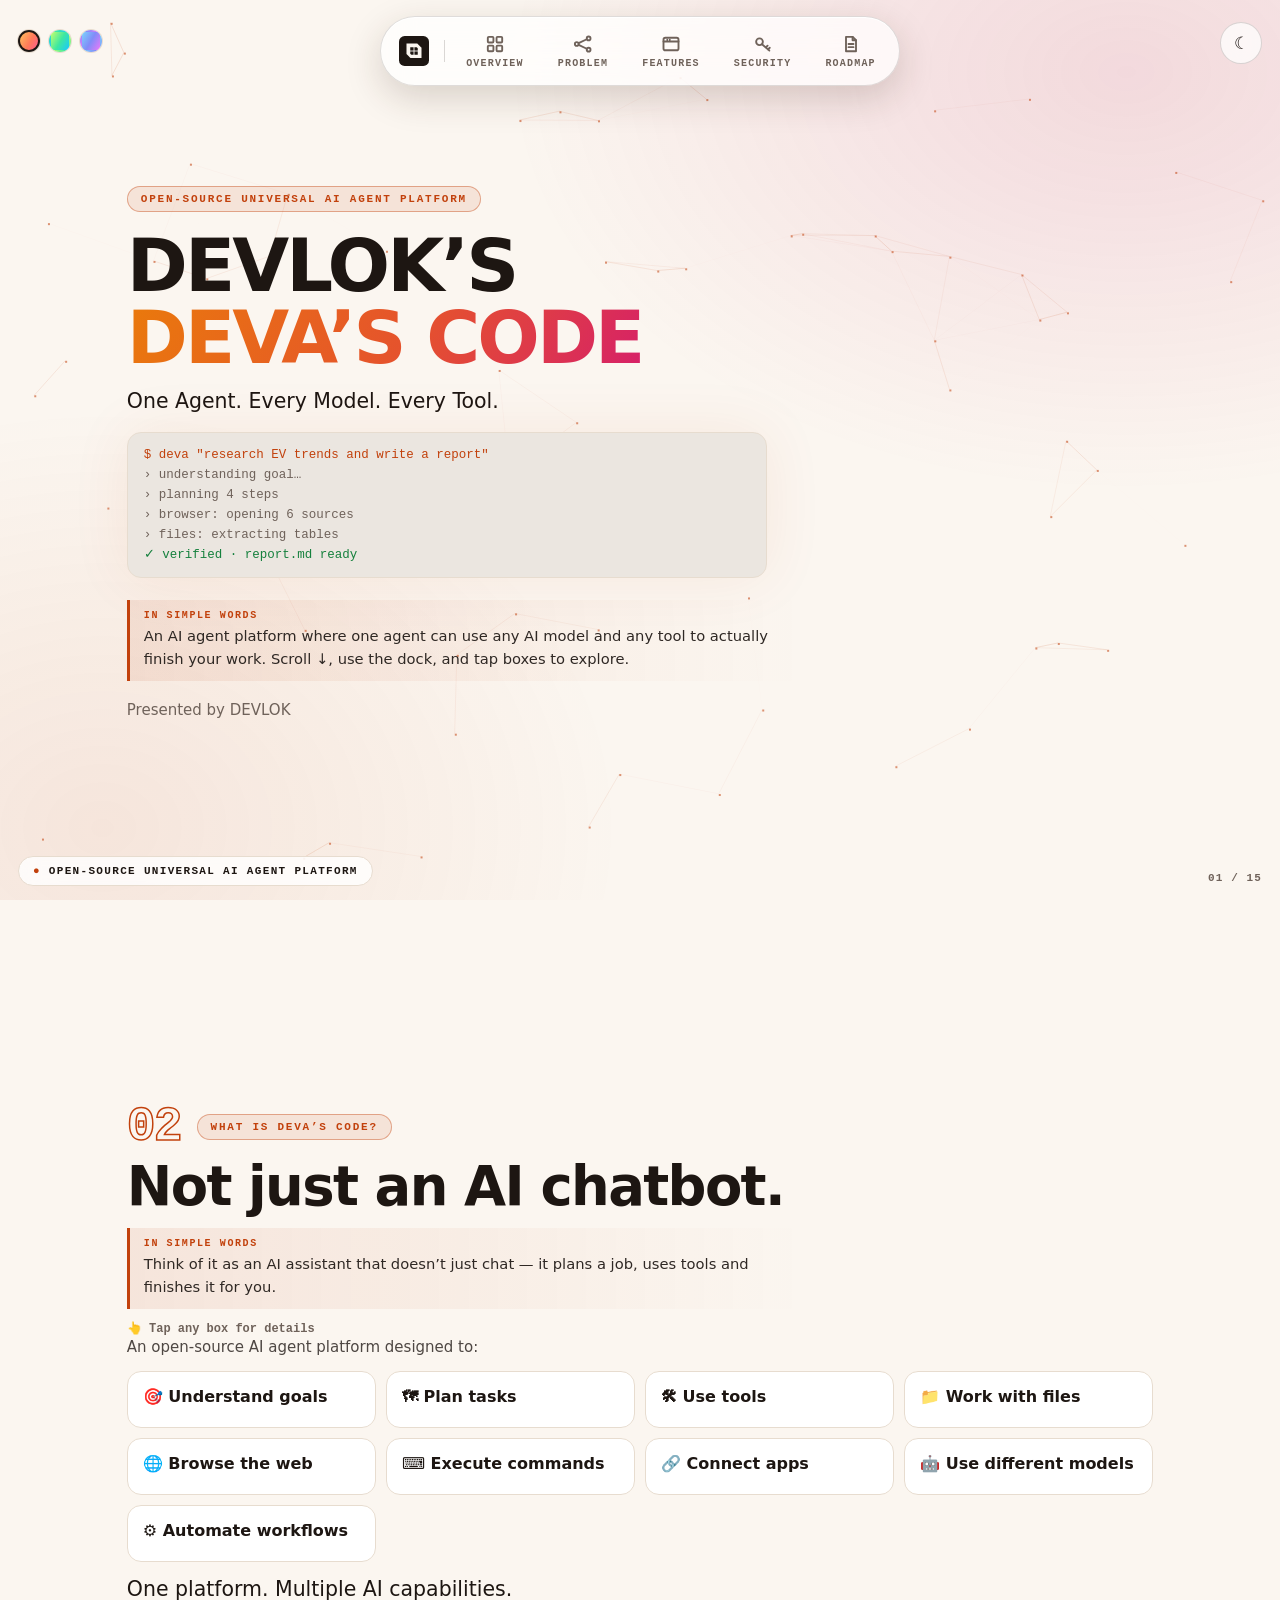
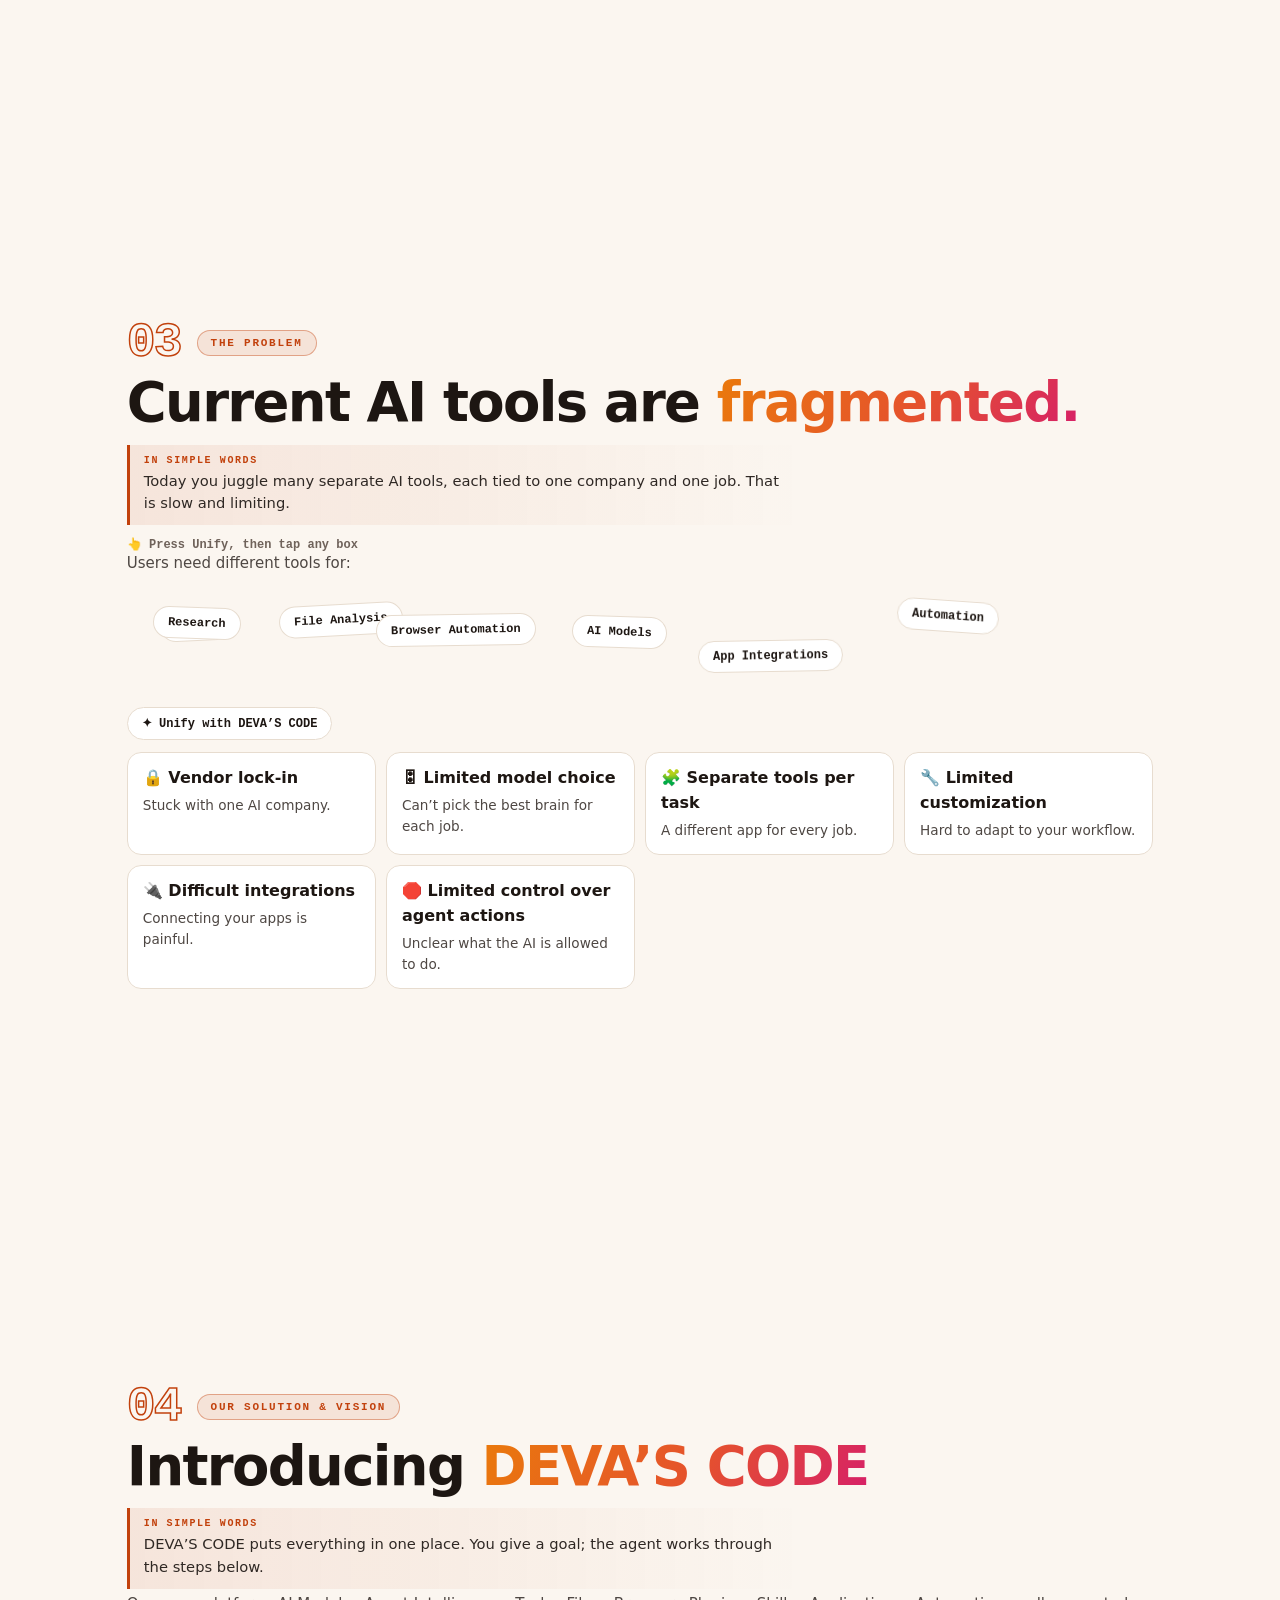
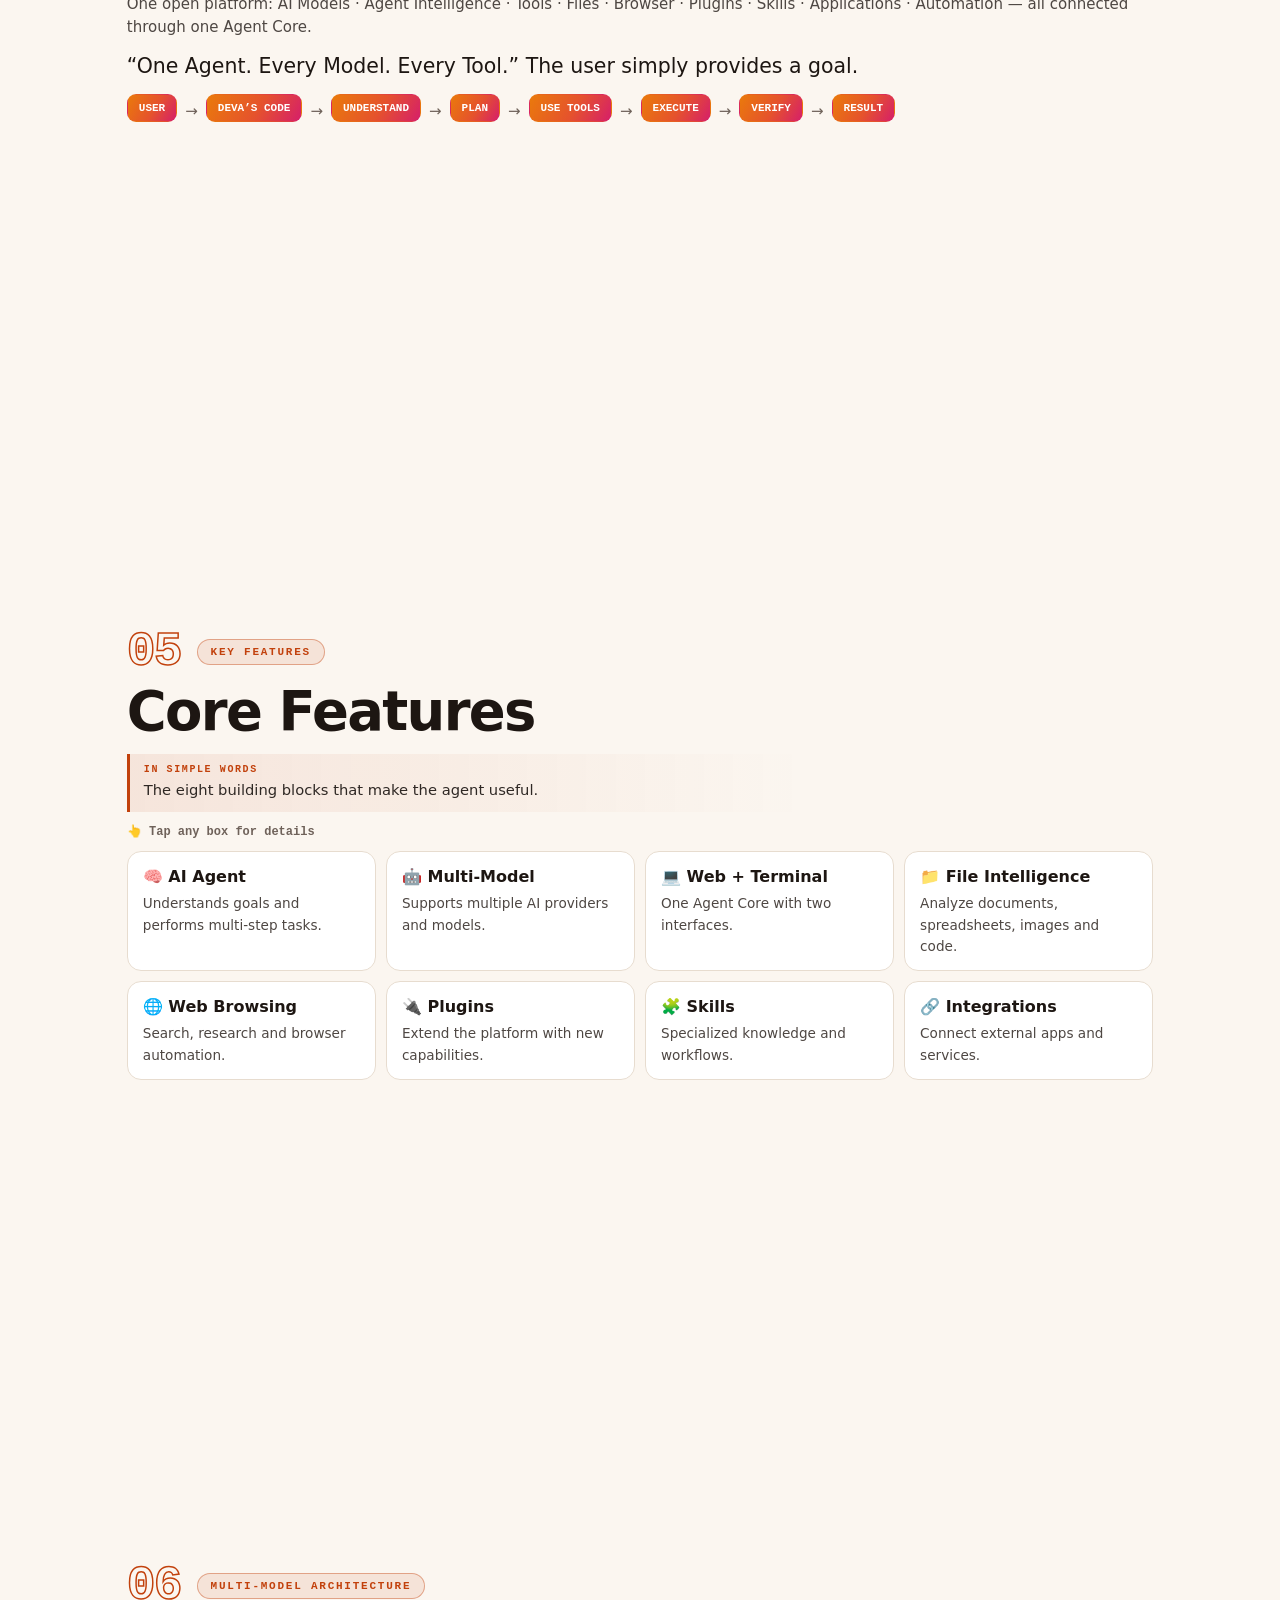
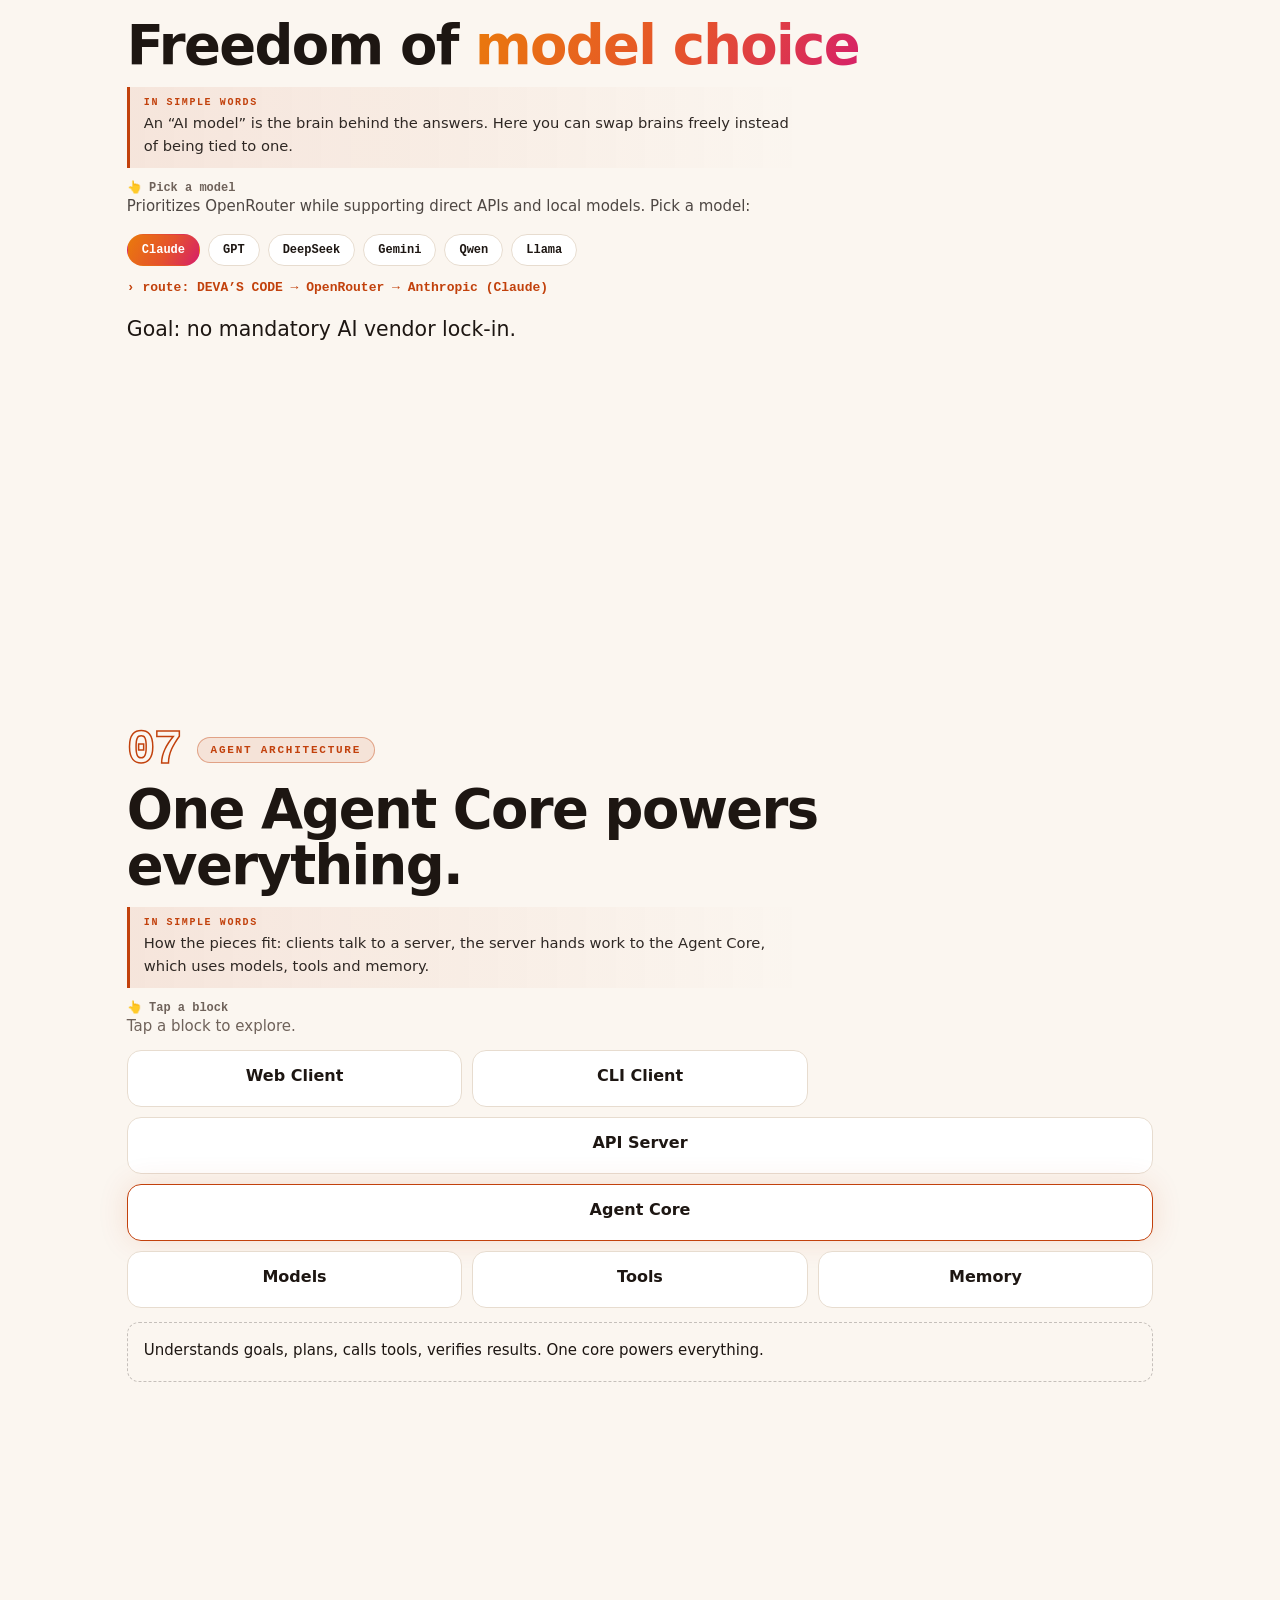
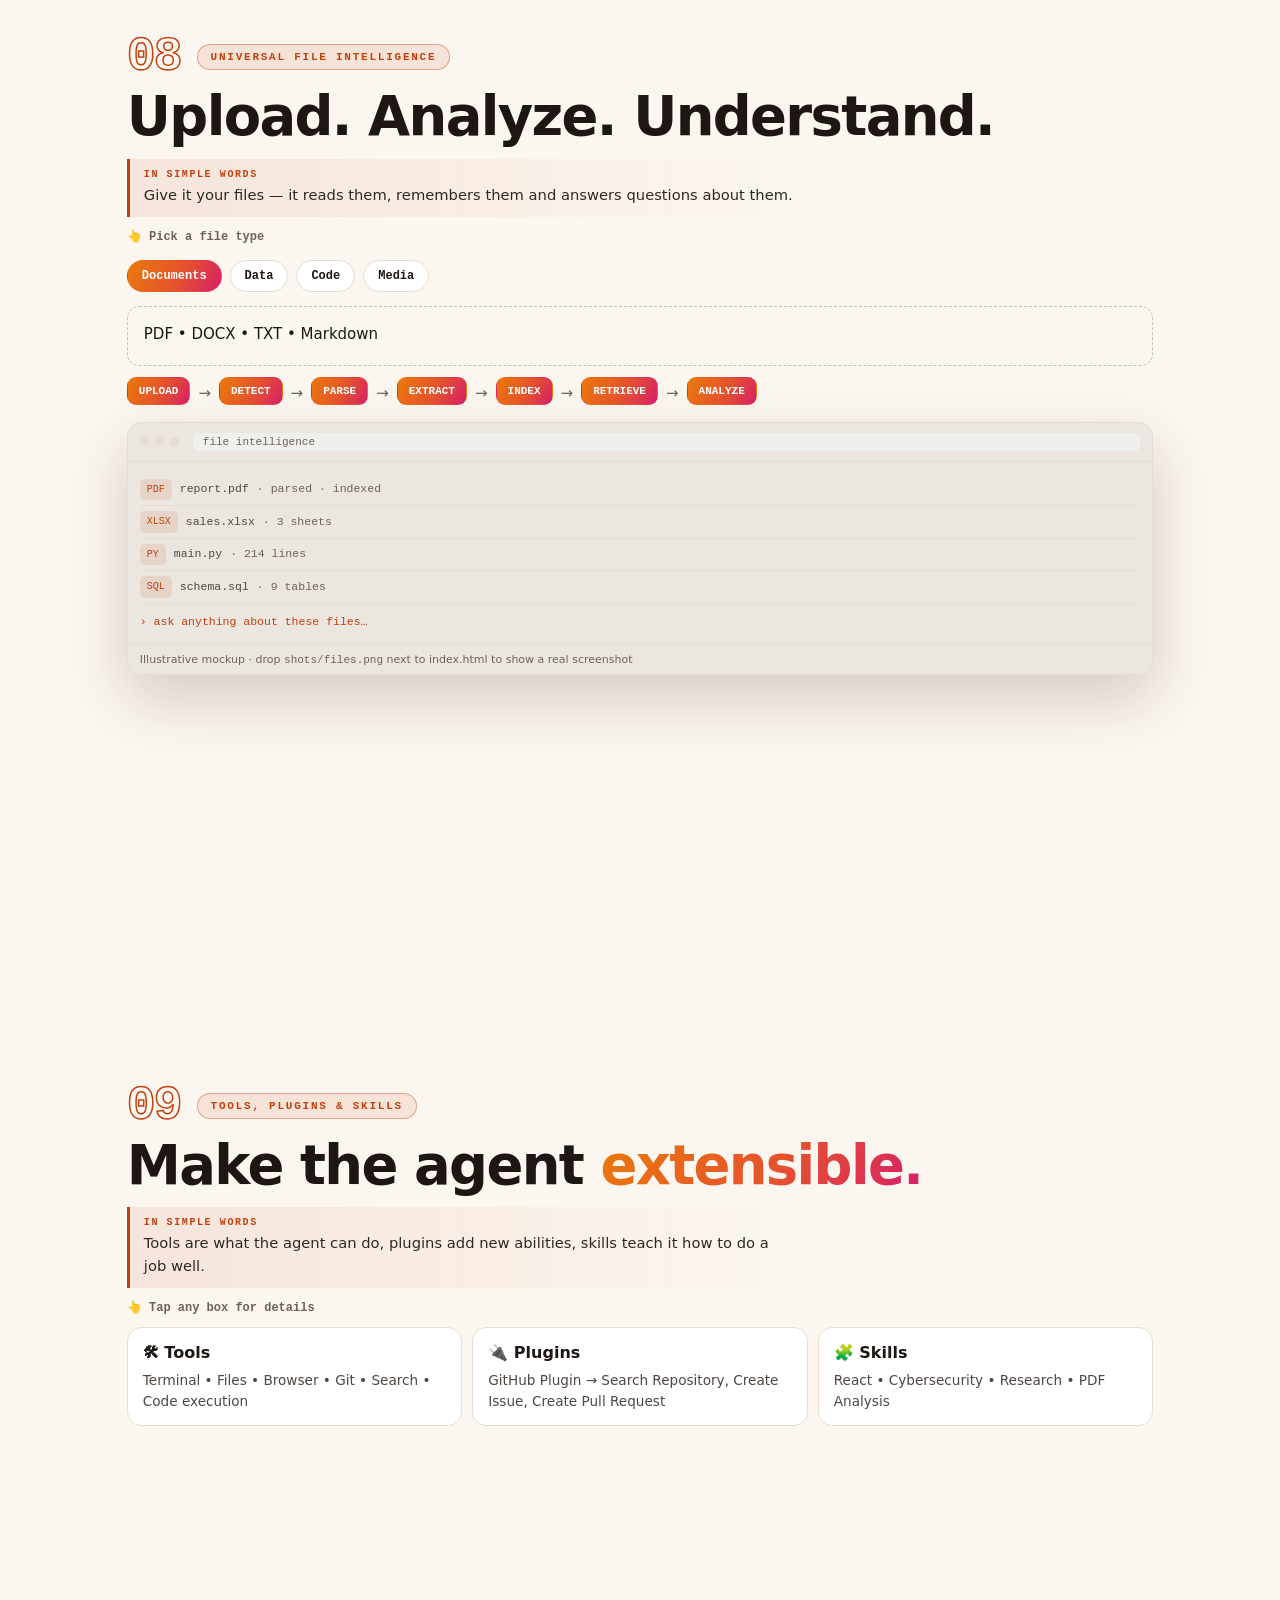
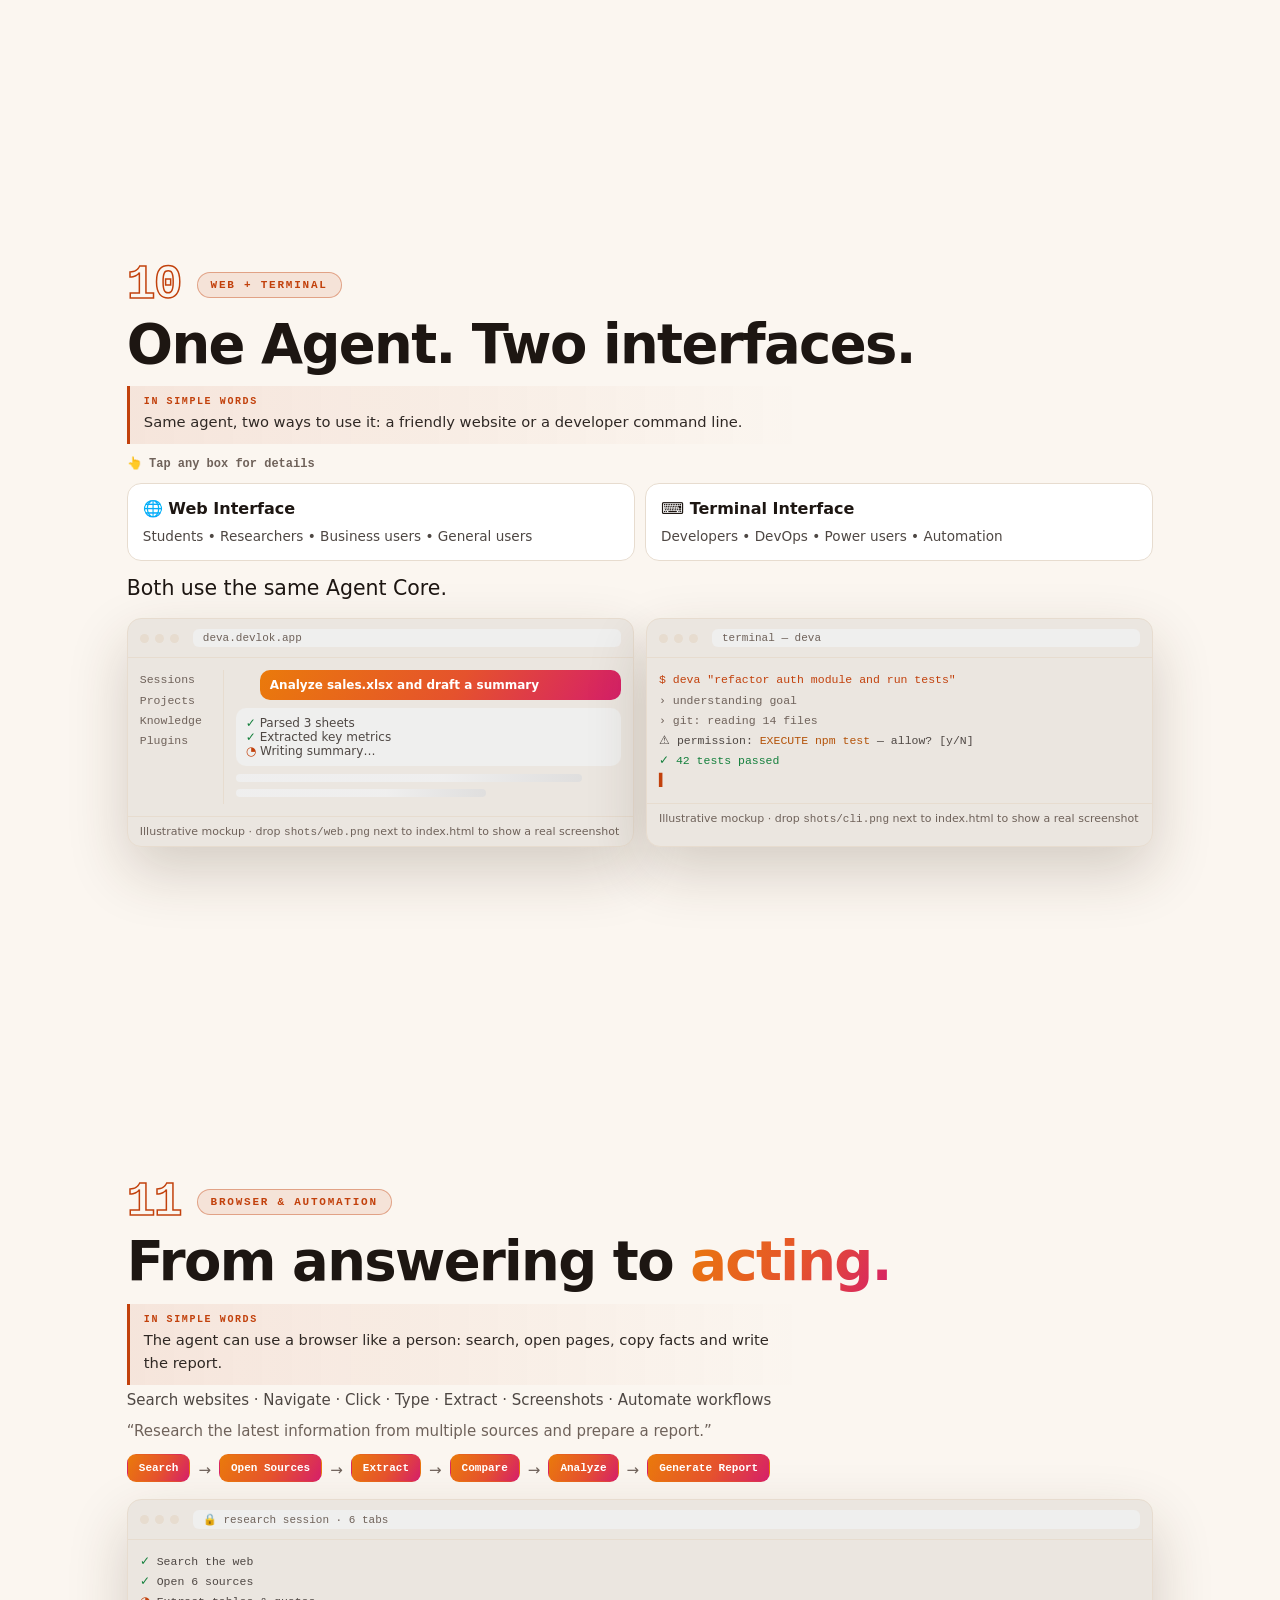
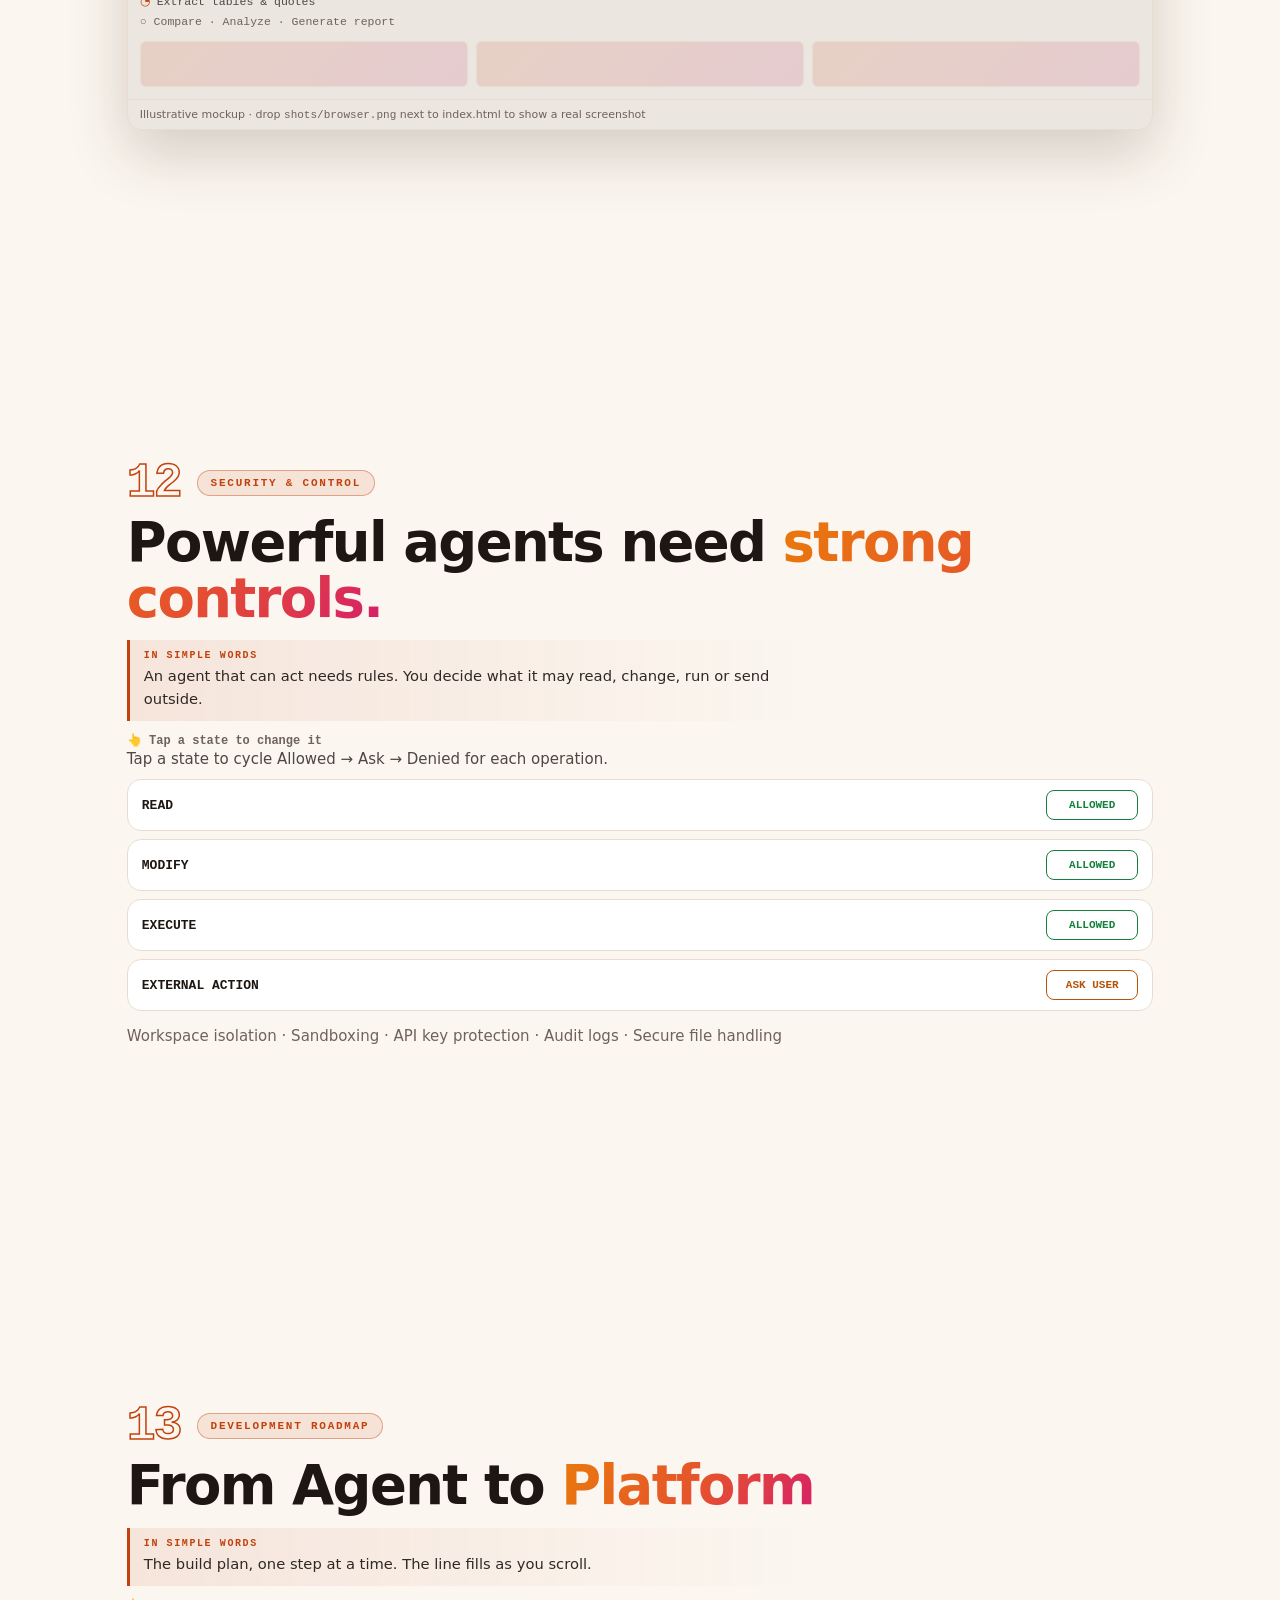
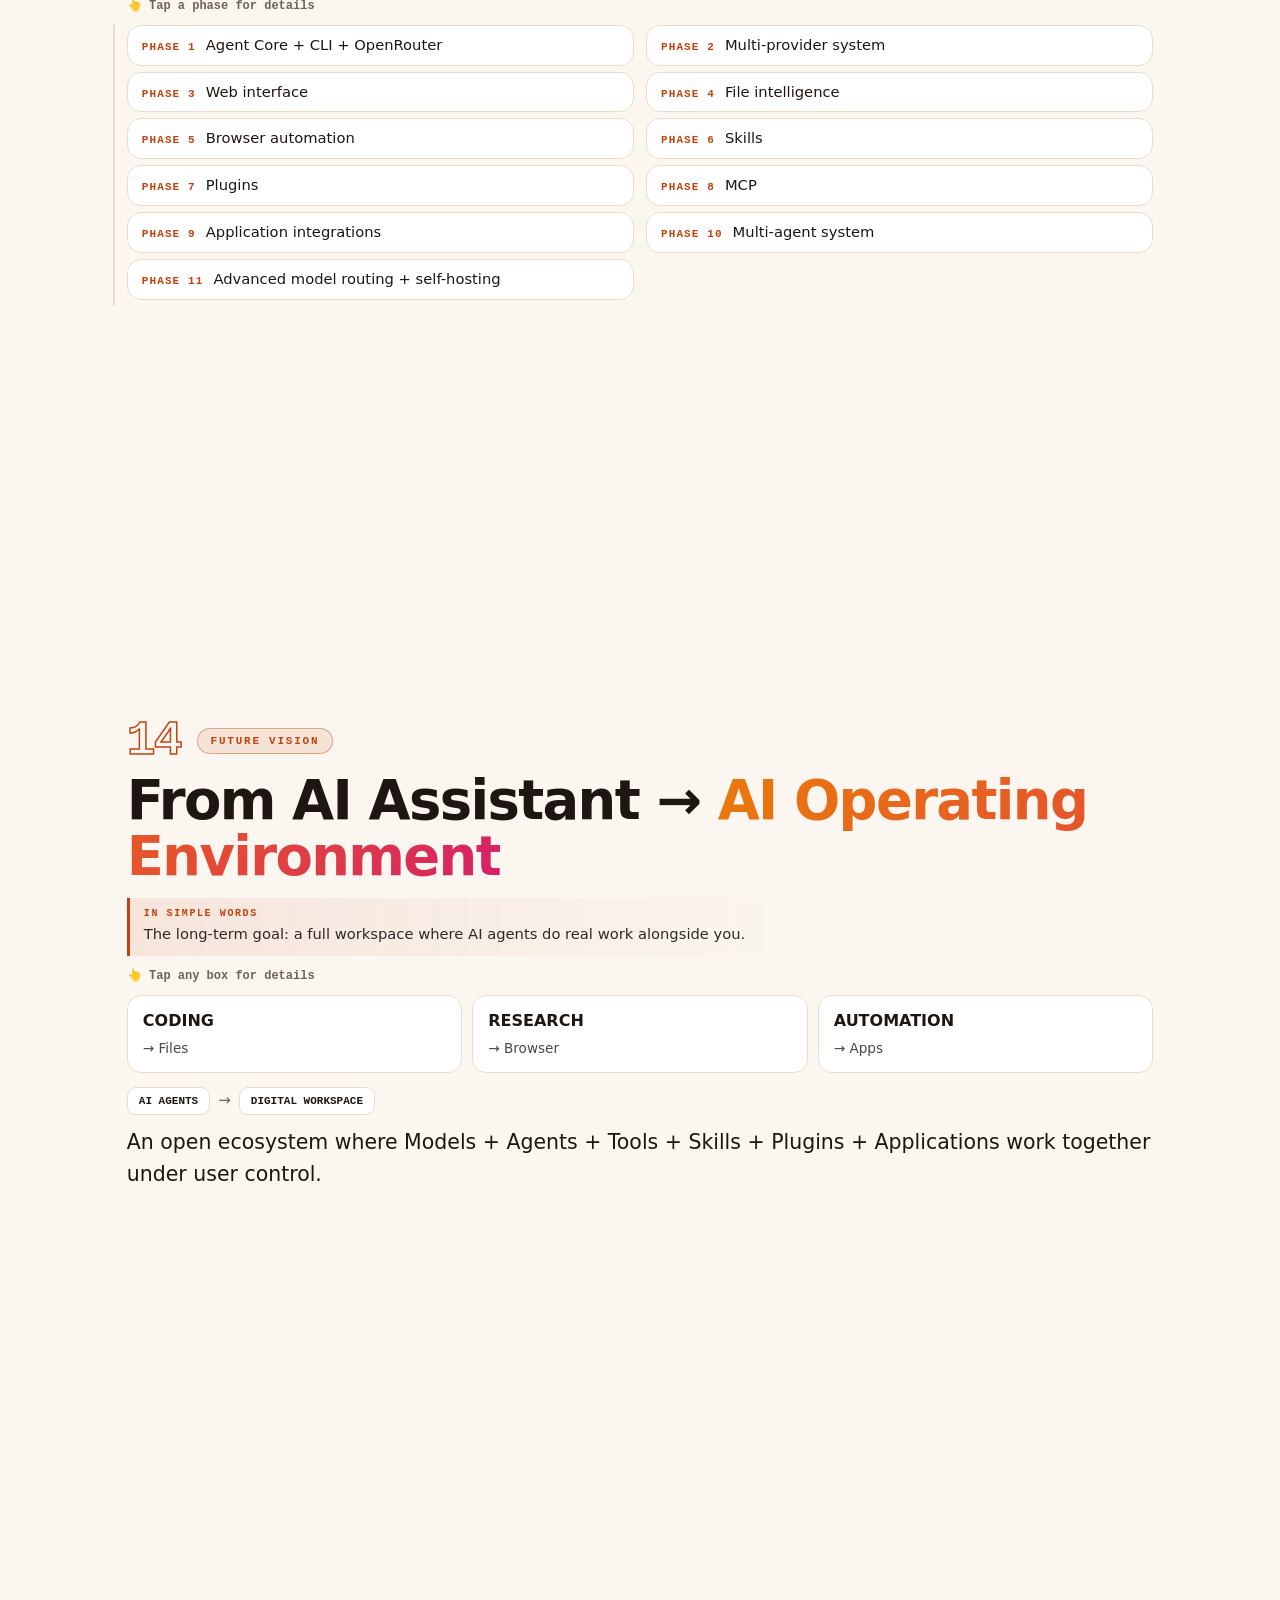
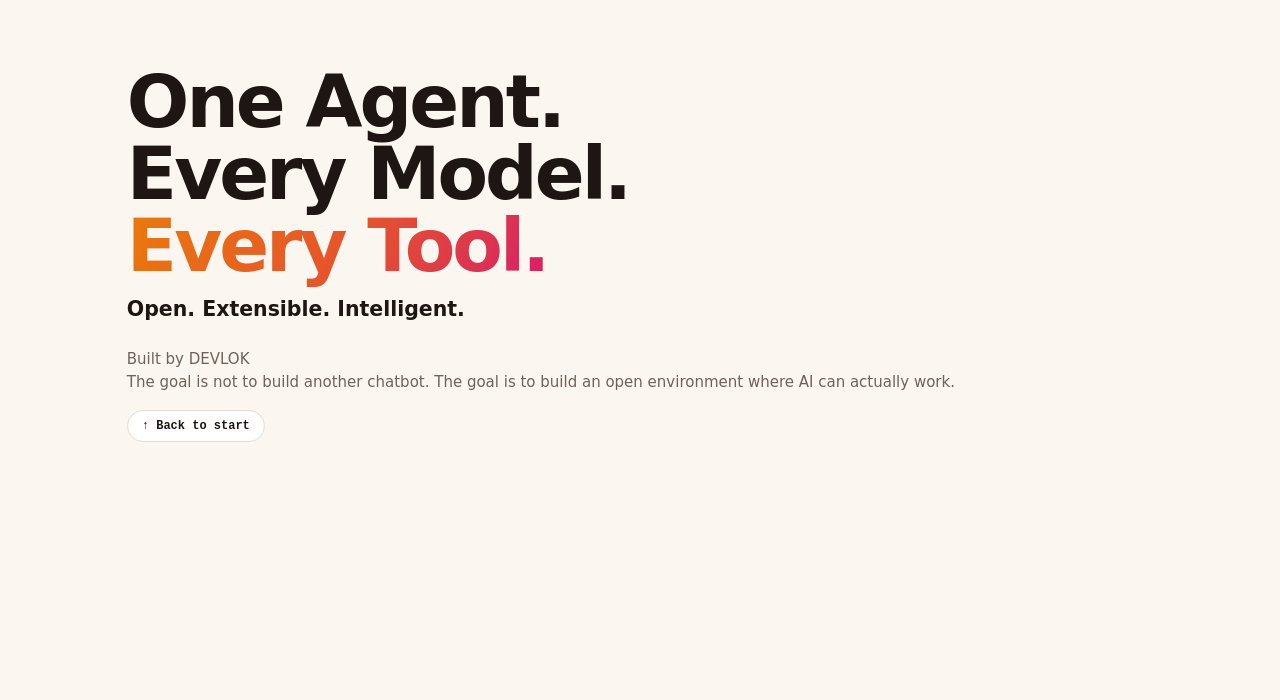
==== commit c39401c6: "Add files via upload final ppt changes ig" ====
--- a/ember.html
+++ b/ember.html
@@ -140,6 +140,24 @@
 .pal{position:fixed;top:30px;left:18px;z-index:21;display:flex;gap:9px}
 .pal a{width:22px;height:22px;border-radius:50%;border:2px solid transparent;box-shadow:0 0 0 1px var(--line);transition:transform .3s}.pal a:hover{transform:scale(1.2)}.pal a.on{border-color:var(--fg)}
 @media(max-width:820px){.pal{display:none}}
+
+/* compact fit */
+body{font-size:15px}
+.s{min-height:100svh;padding:92px max(6vw,22px) 84px}
+h1{font-size:clamp(2.2rem,min(7vw,11vh),4.6rem)}
+h2{font-size:clamp(1.8rem,min(4.6vw,7.5vh),3.4rem);margin-bottom:10px}
+.hd{margin-bottom:8px}.num{font-size:clamp(2rem,5vw,3rem)}
+.kick{padding:6px 13px;font-size:11px}
+.plain{padding:10px 14px;font-size:.92rem}
+.big{font-size:clamp(1rem,1.8vw,1.28rem);margin-top:12px}
+.grid{gap:10px;margin-top:12px}.c{padding:13px 15px}.c h3{font-size:1rem}.c p{font-size:.85rem}
+.term{min-height:128px;margin-top:14px;font-size:12.5px;line-height:1.6;padding:12px 16px}
+.shots{margin-top:14px;gap:12px}.shot .bd{min-height:140px;padding:12px;font-size:11.5px}
+.flow{margin-top:14px}.flow b{padding:7px 11px;font-size:11px}
+.tags{min-height:104px;margin-top:12px}.arch{margin-top:12px;gap:10px}.hint{margin-top:8px}
+.perm{margin-top:8px;padding:10px 14px}.tl{margin-top:12px}.tl .ph{padding:8px 14px;margin-bottom:6px;font-size:.92rem}
+@media(min-width:900px){.tl{display:grid;grid-template-columns:1fr 1fr;column-gap:12px}.tl .ph:after{display:none}.tl:before,.tl .fill{left:-14px}.tl{padding-left:0}}
+@media(max-height:720px){.s{padding-top:84px;padding-bottom:76px}.plain{font-size:.88rem}h1{font-size:clamp(2rem,min(6vw,10vh),3.8rem)}}
 </style></head><body>
 <canvas id="bg"></canvas><nav class="pal" aria-label="Palettes"><a href="ember.html" title="Ember" class="on" style="background:linear-gradient(120deg,#ffc15e,#ff7a59 55%,#ff5d8f)"></a><a href="verdant.html" title="Verdant" style="background:linear-gradient(120deg,#c3ff6e,#3de8a0 52%,#19c7ff)"></a><a href="nebula.html" title="Nebula" style="background:linear-gradient(120deg,#7dd3fc,#818cf8 50%,#e879f9)"></a></nav><button class="tt" id="tt" type="button"></button><div class="bar" id="bar"></div>
 <div class="dockwrap"><nav class="animated-top-dock__nav" id="dock" aria-label="Sections">
@@ -197,7 +215,7 @@
 ['security',H('SECURITY & CONTROL','Powerful agents need <span class="gt">strong controls.</span>')+R('<p>Tap a state to cycle Allowed → Ask → Denied for each operation.</p>')+PERMS.map((p,i)=>`<div class="perm c rv" style="--i:${i}"><b>${p}</b><button class="st" data-v="${i==3?1:0}">${ST[i==3?1:0]}</button></div>`).join('')+R('<p class="mut" style="margin-top:14px">Workspace isolation · Sandboxing · API key protection · Audit logs · Secure file handling</p>')],
 ['roadmap',H('DEVELOPMENT ROADMAP','From Agent to <span class="gt">Platform</span>')+`<div class="tl" id="tl"><div class="fill" id="fill"></div>${RM.map(([t],i)=>`<div class="c ph rv" style="--i:${i%3}"><b>PHASE ${i+1}</b>${t}</div>`).join('')}</div>`],
 ['future',H('FUTURE VISION','From AI Assistant → <span class="gt">AI Operating Environment</span>')+C([['CODING','→ Files'],['RESEARCH','→ Browser'],['AUTOMATION','→ Apps']])+F(['AI AGENTS','DIGITAL WORKSPACE'])+R('<p class="big">An open ecosystem where Models + Agents + Tools + Skills + Plugins + Applications work together under user control.</p>')],
-['end',`<h1 class="rv">One Agent.<br>Every Model.<br><span class="gt">Every Tool.</span></h1><p class="big rv" style="--i:1;font-weight:700">Open. Extensible. Intelligent.</p><p class="mut rv" style="--i:2;margin-top:22px">Built by DEVLOK<br>The goal is not to build another chatbot. The goal is to build an open environment where AI can actually work.</p><div class="chips rv" style="--i:3"><button class="chip" onclick="scrollTo({top:0})">↑ Back to start</button></div>`]];
+['end',`<h1 class="rv">One Agent.<br>Every Model.<br><span class="gt">Every Tool.</span></h1><p class="big rv" style="--i:1;font-weight:700">Open. Extensible. Intelligent.</p><p class="mut rv" style="--i:2;margin-top:22px">Built by DEVLOK<br>The goal is not to build another chatbot. The goal is to build an open environment where AI can actually work.</p><div class="chips rv" style="--i:3"><button class="chip" id="top" type="button">↑ Back to start</button></div>`]];
 const $=s=>document.querySelector(s),$$=s=>[...document.querySelectorAll(s)];
 $('#deck').innerHTML=S.map(([id,h])=>`<section class="s" id="${id}">${h}</section>`).join('');
 const secs=$$('.s'),items=$$('[data-dock-item]');
@@ -295,5 +313,6 @@
 const tt=$('#tt'),cd=()=>document.documentElement.dataset.theme=='dark';
 const setT=t=>{document.documentElement.dataset.theme=t;try{localStorage.setItem('deva-theme',t)}catch(e){}tt.textContent=t=='dark'?'☀':'☾';tt.setAttribute('aria-label',t=='dark'?'Switch to light theme':'Switch to dark theme');setPC()};
 tt.onclick=()=>setT(cd()?'light':'dark');setT(document.documentElement.dataset.theme);
+const bt=$('#top');if(bt)bt.onclick=()=>{$('#hero').scrollIntoView({behavior:'smooth',block:'start'});setTimeout(()=>{if(scrollY>4)scrollTo(0,0)},900)};
 mark();
 </script></body></html>
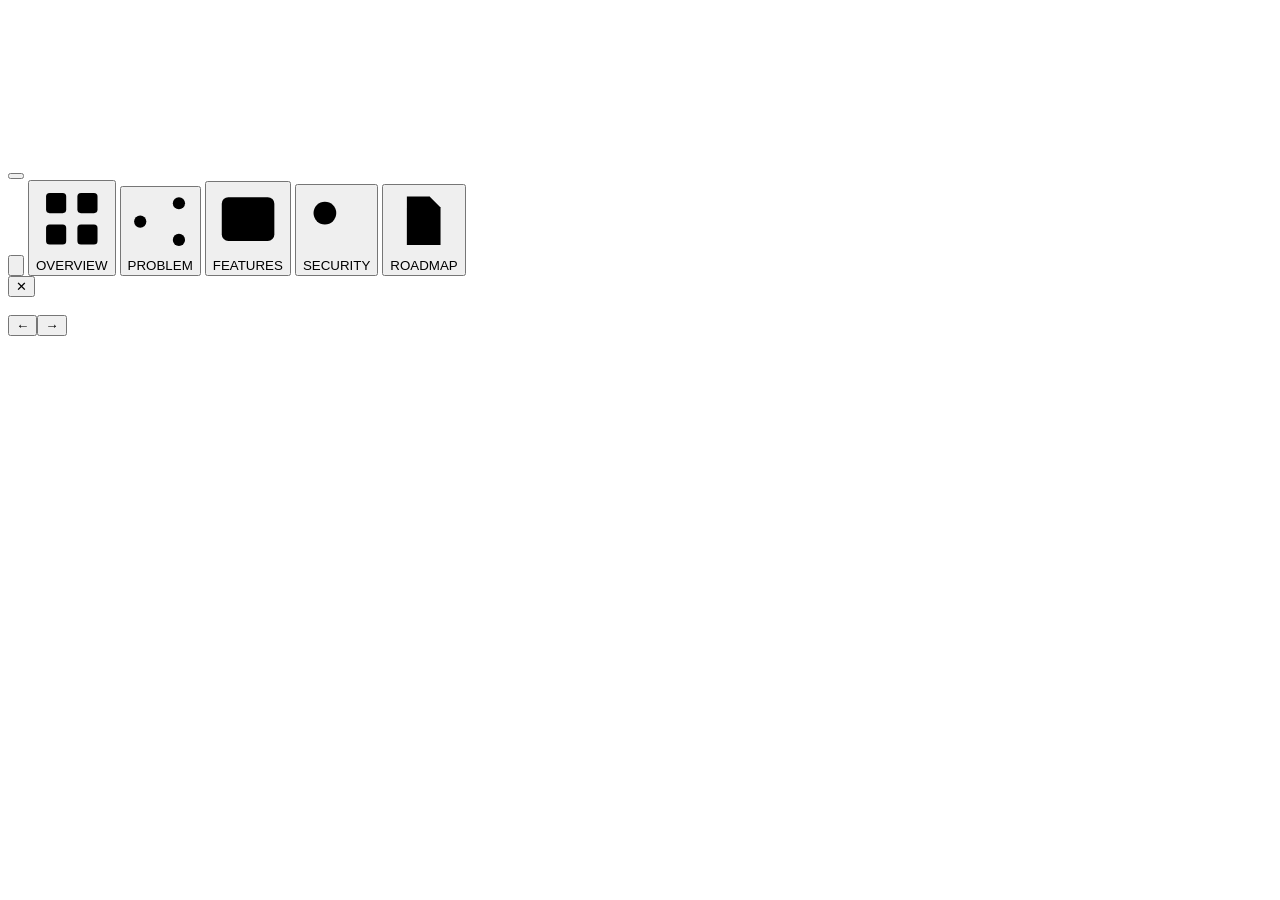
==== commit 0a6d8d26: "Add files via upload hmm idk what to say now man" ====
--- a/ember.html
+++ b/ember.html
@@ -2,163 +2,9 @@
 <html lang="en"><head><meta charset="utf-8"><meta name="viewport" content="width=device-width,initial-scale=1">
 <title>DEVA’S CODE · Ember — Open-Source Universal AI Agent Platform</title>
 <meta name="description" content="One Agent. Every Model. Every Tool.">
-<script>try{document.documentElement.dataset.theme=localStorage.getItem('deva-theme')||(matchMedia('(prefers-color-scheme:light)').matches?'light':'dark')}catch(e){document.documentElement.dataset.theme='dark'}</script>
-<style>
-:root{--bg:#0c0a09;--fg:#f4eee8;--mut:#9a8f87;--line:#2c2622;--card:#171311;--a:#ffb454;--b:#ff5d8f;--ar:255,180,84;--br:255,93,143;--g:linear-gradient(120deg,#ffc15e,#ff7a59 55%,#ff5d8f);--on:#0c0a09;--pc:255,180,84;--ok:#7ee787;--warn:#ffd166;--bad:#ff6b6b;--hl:255,255,255;--sh:rgba(0,0,0,.6);--scrim:rgba(5,5,8,.55);--inset:color-mix(in srgb,var(--bg) 80%,#000);color-scheme:dark}
-[data-theme=light]{--bg:#fbf6f0;--fg:#1d1612;--mut:#6f625a;--line:#e7dccf;--card:#ffffff;--a:#c2410c;--b:#be185d;--ar:194,65,12;--br:190,24,93;--g:linear-gradient(120deg,#ea7a0b,#e5522d 55%,#d61f69);--on:#ffffff;--pc:194,65,12;--ok:#15803d;--warn:#b45309;--bad:#dc2626;--hl:20,16,12;--sh:rgba(60,40,20,.2);--scrim:rgba(240,235,230,.6);--inset:color-mix(in srgb,var(--bg) 93%,var(--fg));color-scheme:light}
-
-
-*{box-sizing:border-box;margin:0}
-html{scroll-behavior:smooth;scroll-snap-type:y proximity;background:var(--bg)}
-body{color:var(--fg);font:16px/1.55 ui-sans-serif,system-ui,-apple-system,"Segoe UI",sans-serif}
-#bg{position:fixed;inset:0;z-index:0;pointer-events:none}
-.bar{position:fixed;top:0;left:0;height:2px;width:0;background:var(--g);z-index:30}
-.dockwrap{position:fixed;top:14px;left:0;right:0;display:flex;justify-content:center;z-index:20;pointer-events:none}
-.animated-top-dock__nav{pointer-events:auto;display:flex;align-items:flex-start;gap:4px;padding:6px;background:color-mix(in srgb,var(--card) 80%,transparent);backdrop-filter:blur(12px);border:1px solid var(--line);border-radius:14px}
-.animated-top-dock__item{--w:0px;--h:0px;--d:0px;display:flex;flex-direction:column;align-items:center;justify-content:center;gap:4px;height:calc(46px + var(--h));padding:0 calc(12px + var(--w)/2);transform:translateY(var(--d));background:transparent;color:var(--mut);border:1px solid transparent;border-radius:9px;font:600 10px/1 ui-monospace,Menlo,monospace;letter-spacing:.08em;cursor:pointer}
-.animated-top-dock__item:hover,.animated-top-dock__item:focus-visible{color:var(--fg);outline:none;border-color:var(--line)}
-.animated-top-dock__item[aria-pressed=true]{color:var(--on);background:var(--g)}
-.animated-top-dock__item svg{width:18px;height:18px;fill:none;stroke:currentColor;stroke-width:1.2;stroke-linecap:round;stroke-linejoin:round}
-.animated-top-dock__logo{padding:0 8px}.animated-top-dock__logo svg{width:26px;height:26px;stroke:none}
-@media(max-width:640px){.animated-top-dock__link span{display:none}.animated-top-dock__item{padding:0 calc(9px + var(--w)/2)}}
-.s{position:relative;z-index:1;min-height:100vh;scroll-snap-align:start;display:flex;flex-direction:column;justify-content:center;padding:110px max(6vw,22px) 70px;max-width:1180px;margin:auto}
-.rv{opacity:0;transform:translateY(26px);transition:opacity .7s,transform .7s;transition-delay:calc(var(--i,0)*70ms)}
-.in .rv{opacity:1;transform:none}
-.kick{font:600 12px ui-monospace,Menlo,monospace;letter-spacing:.16em;color:var(--a);margin-bottom:14px}
-h1{font-size:clamp(2.6rem,8vw,6.2rem);line-height:.98;letter-spacing:-.04em}
-h2{font-size:clamp(1.8rem,4.4vw,3.2rem);line-height:1.08;letter-spacing:-.03em;margin-bottom:14px}
-h3{font-size:1.02rem;margin-bottom:4px}
-.gt{background:var(--g);-webkit-background-clip:text;background-clip:text;color:transparent}
-p,li{color:var(--txt)}.mut{color:var(--mut)}.big{font-size:clamp(1.1rem,2.2vw,1.55rem);margin-top:18px;color:var(--fg)}
-.grid{display:grid;grid-template-columns:repeat(auto-fit,minmax(200px,1fr));gap:12px;margin-top:18px}
-.c{--mx:50%;--my:50%;position:relative;background:var(--card);border:1px solid var(--line);border-radius:14px;padding:18px;overflow:hidden;transition:border-color .3s,transform .3s}
-.c:hover{border-color:var(--line2);transform:translateY(-3px)}
-.c:before{content:"";position:absolute;inset:0;background:radial-gradient(240px circle at var(--mx) var(--my),rgba(var(--ar),0.13),transparent 70%);opacity:0;transition:opacity .3s}
-.c:hover:before{opacity:1}.c>*{position:relative}.c p{font-size:.92rem}
-.flow{display:flex;flex-wrap:wrap;gap:8px;align-items:center;margin-top:20px}
-.flow b{font:600 12px ui-monospace,monospace;border:1px solid var(--line);padding:9px 13px;border-radius:9px;background:var(--card);transition:.4s}
-.flow i{color:var(--mut);font-style:normal}
-.flow b.hot{background:var(--g);color:var(--on);border-color:transparent;transform:translateY(-3px)}
-.chips{display:flex;flex-wrap:wrap;gap:8px;margin-top:16px}
-.chip{font:600 12px ui-monospace,monospace;border:1px solid var(--line);border-radius:99px;padding:8px 14px;background:var(--card);color:var(--fg);cursor:pointer;transition:.3s}
-.chip:hover{border-color:var(--a)}.chip.on{background:var(--g);color:var(--on);border-color:transparent}
-.term{margin-top:26px;background:var(--inset);border:1px solid var(--line);border-radius:14px;font:13px/1.7 ui-monospace,Menlo,monospace;padding:16px 18px;min-height:178px;max-width:640px;box-shadow:0 0 60px rgba(var(--ar),0.08)}
-.term .d{color:var(--mut)}.term .k{color:var(--a)}.term .ok{color:var(--ok)}
-.out{margin-top:14px;font:600 13px ui-monospace,monospace;color:var(--a);min-height:22px}
-.node{cursor:pointer;text-align:center}.node.on{border-color:var(--a);box-shadow:0 0 30px rgba(var(--ar),0.13)}
-.arch{display:grid;grid-template-columns:repeat(3,1fr);gap:12px;margin-top:18px}
-.arch .full{grid-column:1/-1}
-.info{margin-top:14px;padding:16px;border:1px dashed var(--line2);border-radius:12px;min-height:60px}
-.perm{display:flex;align-items:center;gap:12px;margin-top:10px}
-.perm b{flex:1;font:600 13px ui-monospace,monospace}
-.st{font:700 11px ui-monospace,monospace;width:92px;padding:8px;border-radius:8px;border:1px solid;cursor:pointer;background:none;transition:.3s}
-.st[data-v="0"]{color:var(--ok);border-color:var(--ok)}.st[data-v="1"]{color:var(--warn);border-color:var(--warn)}.st[data-v="2"]{color:var(--bad);border-color:var(--bad)}
-.tl{position:relative;margin-top:18px;padding-left:34px}
-.tl:before,.tl .fill{content:"";position:absolute;left:9px;top:0;bottom:0;width:2px;background:var(--line)}
-.tl .fill{background:var(--g);bottom:auto;height:0}
-.ph{position:relative;margin-bottom:10px;padding:12px 16px}
-.ph:after{content:"";position:absolute;left:-30px;top:18px;width:10px;height:10px;border-radius:50%;background:var(--bg);border:2px solid var(--line);transition:.4s}
-.in .ph:after{border-color:var(--a);background:var(--a)}
-.ph b{color:var(--a);font:700 11px ui-monospace,monospace;letter-spacing:.1em;margin-right:10px}
-.tags{display:flex;flex-wrap:wrap;gap:8px;margin-top:18px;min-height:96px;position:relative}
-.tags span{font:600 12px ui-monospace,monospace;border:1px solid var(--line);background:var(--card);border-radius:99px;padding:8px 14px;transition:transform .8s cubic-bezier(.2,.8,.2,1);transform:translate(var(--x),var(--y)) rotate(var(--r))}
-.tags.u span{transform:none;border-color:var(--a)}
-.foot{position:fixed;bottom:16px;right:18px;z-index:20;font:600 11px ui-monospace,monospace;color:var(--mut);letter-spacing:.1em}
-
-.c:not(.node):not(.perm){cursor:pointer}
-.c:not(.node):not(.perm):after{content:"↗";position:absolute;top:12px;right:14px;font-size:12px;color:var(--mut);opacity:0;transition:.3s}
-.c:not(.node):not(.perm):hover:after{opacity:1;color:var(--a)}
-#md{position:fixed;inset:0;z-index:40;display:flex;align-items:center;justify-content:center;padding:20px;background:var(--scrim);backdrop-filter:blur(6px);opacity:0;visibility:hidden;transition:.35s}
-#md.open{opacity:1;visibility:visible}
-.gl{position:relative;width:min(560px,100%);max-height:84vh;overflow:auto;padding:30px 28px;border-radius:22px;background:linear-gradient(135deg,rgba(var(--hl),0.14),rgba(var(--hl),0.04) 45%,rgba(var(--ar),0.06));backdrop-filter:blur(26px) saturate(1.5);-webkit-backdrop-filter:blur(26px) saturate(1.5);border:1px solid rgba(var(--hl),0.19);box-shadow:0 30px 80px var(--sh),inset 0 1px 0 rgba(var(--hl),0.33),inset 0 0 40px rgba(var(--br),0.08);transform:translateY(24px) scale(.94);transition:transform .45s cubic-bezier(.2,.9,.25,1.15)}
-#md.open .gl{transform:none}
-.gl h3{font-size:1.6rem;letter-spacing:-.02em;margin:6px 0 8px}
-.gl .sub{color:var(--a);font:600 12px ui-monospace,monospace;letter-spacing:.14em}
-.gl p{color:var(--txt2)}.gl ul{margin:14px 0 0;padding:0;list-style:none;display:grid;gap:8px}
-.gl li{padding:10px 14px;border-radius:10px;background:rgba(var(--hl),0.05);border:1px solid rgba(var(--hl),0.09);font-size:.93rem;color:var(--txt2)}
-.gl li:before{content:"▸ ";color:var(--a)}
-.x{position:absolute;top:14px;right:14px;width:32px;height:32px;border-radius:50%;border:1px solid rgba(var(--hl),0.19);background:rgba(var(--hl),0.07);color:var(--fg);cursor:pointer;font-size:16px}
-.x:hover{background:rgba(var(--hl),0.16)}
-
-body:before{content:"";position:fixed;inset:0;z-index:0;pointer-events:none;background:radial-gradient(620px 420px at 88% 8%,rgba(var(--br),0.13),transparent),radial-gradient(520px 420px at 8% 92%,rgba(var(--ar),0.09),transparent)}
-.c:focus-visible{outline:2px solid var(--a);outline-offset:2px}
-.shots{display:grid;grid-template-columns:repeat(auto-fit,minmax(300px,1fr));gap:16px;margin-top:22px}
-.shot{border:1px solid var(--line);border-radius:14px;background:var(--inset);overflow:hidden;box-shadow:0 24px 60px var(--sh);transition:transform .5s}
-.shot:hover{transform:translateY(-5px)}
-.shot .tb{display:flex;gap:6px;align-items:center;padding:10px 12px;border-bottom:1px solid var(--line);font:11px ui-monospace,monospace;color:var(--mut)}
-.shot .tb i{width:9px;height:9px;border-radius:50%;background:var(--line)}.shot .tb u{margin-left:8px;text-decoration:none;background:var(--inset2);padding:3px 10px;border-radius:6px;flex:1}
-.shot .bd{padding:14px;font:12px/1.75 ui-monospace,monospace;min-height:190px;color:var(--txt)}
-.shot img{display:block;width:100%}
-.shot figcaption{padding:8px 12px;border-top:1px solid var(--line);font:11px system-ui;color:var(--mut)}
-.wb{display:grid;grid-template-columns:84px 1fr;gap:12px}.wb aside{border-right:1px solid var(--line);color:var(--mut);padding-right:8px}
-.bub{background:var(--inset2);border-radius:10px;padding:8px 10px;margin-bottom:8px;font:12px system-ui}.bub.me{background:var(--g);color:var(--on);font-weight:600;margin-left:24px}
-.ok{color:var(--ok)}.d{color:var(--mut)}.k{color:var(--a)}
-.sk{height:8px;border-radius:4px;margin:7px 0;background:linear-gradient(90deg,var(--inset2) 30%,var(--inset3) 50%,var(--inset2) 70%);background-size:200%;animation:sh 1.6s infinite}
-@keyframes sh{to{background-position:-200%}}
-.th{display:grid;grid-template-columns:repeat(3,1fr);gap:8px;margin-top:8px}.th div{height:46px;border-radius:6px;background:linear-gradient(135deg,rgba(var(--ar),0.13),rgba(var(--br),0.13));border:1px solid var(--line)}
-.fr{display:flex;gap:8px;align-items:center;padding:5px 0;border-bottom:1px solid var(--line)}.fr em{font-style:normal;font-size:10px;padding:2px 7px;border-radius:5px;background:rgba(var(--ar),0.11);color:var(--a)}
-.mn{display:flex;align-items:center;justify-content:space-between;margin-top:20px;font:600 11px ui-monospace,monospace;color:var(--mut)}
-.mn button{width:36px;height:32px;border-radius:9px;border:1px solid rgba(var(--hl),0.19);background:rgba(var(--hl),0.07);color:var(--fg);cursor:pointer}
-.mn button:hover{background:rgba(var(--hl),0.16)}
-
-body{counter-reset:sec}.s{counter-increment:sec}
-.hd{display:flex;align-items:center;gap:16px;margin-bottom:14px}
-.num{font:800 clamp(2.6rem,6vw,4.2rem)/1 ui-monospace,Menlo,monospace;-webkit-text-stroke:1.5px var(--a);color:transparent;letter-spacing:-.04em}
-.num:before{content:counter(sec,decimal-leading-zero)}
-.kick{display:inline-block;margin:0;padding:7px 15px;border:1px solid rgba(var(--ar),0.40);border-radius:99px;background:rgba(var(--ar),0.10);color:var(--a);font:700 12px ui-monospace,Menlo,monospace;letter-spacing:.16em}
-.s>.kick{margin-bottom:18px;align-self:flex-start}
-h2{font-size:clamp(2.2rem,5.6vw,4.4rem);font-weight:800;line-height:1.02;margin-bottom:18px}
-.plain{max-width:680px;padding:14px 18px;border-left:3px solid var(--a);background:linear-gradient(90deg,rgba(var(--ar),0.09),transparent);border-radius:0 12px 12px 0;margin:4px 0;color:var(--txt2)}
-.plain b{display:block;font:700 10px ui-monospace,monospace;letter-spacing:.16em;color:var(--a);margin-bottom:4px}
-.hint{display:inline-block;margin-top:12px;font:600 12px ui-monospace,monospace;color:var(--mut)}
-.topic{position:fixed;bottom:14px;left:18px;z-index:20;font:700 11px ui-monospace,monospace;letter-spacing:.12em;background:color-mix(in srgb,var(--card) 80%,transparent);backdrop-filter:blur(10px);border:1px solid var(--line);border-radius:99px;padding:8px 14px;max-width:60vw;white-space:nowrap;overflow:hidden;text-overflow:ellipsis}.topic:before{content:"● ";color:var(--a)}
-.tags{align-content:flex-start;align-items:flex-start;min-height:150px}
-.hub{flex-basis:100%;max-height:0;opacity:0;overflow:hidden;padding:0 14px;text-align:center;border-radius:12px;background:var(--g);color:var(--on);font:700 13px ui-monospace,monospace;transition:.6s}
-.tags.u .hub{max-height:46px;opacity:1;padding:12px 14px;margin-bottom:6px}
-.c h3{font-size:1.08rem}
-
-/* refined dock */
-.dockwrap{top:16px}
-.animated-top-dock__nav{align-items:center;gap:2px;padding:7px;border-radius:999px;background:color-mix(in srgb,var(--card) 74%,transparent);border:1px solid color-mix(in srgb,var(--fg) 14%,transparent);box-shadow:0 14px 44px var(--sh),inset 0 1px 0 rgba(var(--hl),0.11);backdrop-filter:blur(18px) saturate(1.4);-webkit-backdrop-filter:blur(18px) saturate(1.4)}
-.animated-top-dock__item{--s:0;height:54px;min-width:56px;padding:0 15px;gap:5px;border-radius:999px;font:700 10px/1 ui-monospace,Menlo,monospace;letter-spacing:.12em;transform:translateY(calc(var(--d)*-1)) scale(calc(1 + var(--s)*.2));transition:background .3s,color .3s,box-shadow .3s}
-.animated-top-dock__item svg{width:20px;height:20px;stroke-width:1.5}
-.animated-top-dock__item:hover,.animated-top-dock__item:focus-visible{background:color-mix(in srgb,var(--fg) 9%,transparent);border-color:transparent}
-.animated-top-dock__item[aria-pressed=true]{background:var(--g);color:var(--on);box-shadow:0 8px 24px color-mix(in srgb,var(--a) 45%,transparent)}
-.animated-top-dock__logo{padding:0 10px;min-width:48px;margin-right:8px;position:relative}
-.animated-top-dock__logo:after{content:"";position:absolute;right:-6px;top:15px;bottom:15px;width:1px;background:color-mix(in srgb,var(--fg) 16%,transparent)}
-.animated-top-dock__logo[aria-pressed=true]{background:transparent;box-shadow:none}
-.animated-top-dock__logo svg{width:30px;height:30px}
-@media(max-width:640px){.animated-top-dock__item{min-width:44px;padding:0 11px}.animated-top-dock__logo{margin-right:4px}}
-
-html{--txt:color-mix(in srgb,var(--fg) 78%,var(--bg));--txt2:color-mix(in srgb,var(--fg) 92%,var(--bg));--inset2:color-mix(in srgb,var(--fg) 7%,var(--card));--inset3:color-mix(in srgb,var(--fg) 14%,var(--card));--line2:color-mix(in srgb,var(--fg) 24%,var(--bg))}
-.animated-top-dock__logo svg rect{fill:var(--fg)}.animated-top-dock__logo svg path:nth-of-type(1){fill:var(--bg)}.animated-top-dock__logo svg path:nth-of-type(2){fill:var(--fg)}.animated-top-dock__logo svg path:nth-of-type(3){stroke:var(--bg)}
-[data-theme=light] .gl{background:linear-gradient(135deg,#ffffffee,#ffffffb8);border-color:rgba(0,0,0,.12)}
-[data-theme=light] .animated-top-dock__nav{box-shadow:0 12px 36px rgba(60,40,20,.18),inset 0 1px 0 #fff}
-html,body{transition:background .4s,color .4s}
-.tt{position:fixed;top:22px;right:18px;z-index:21;width:42px;height:42px;border-radius:50%;border:1px solid color-mix(in srgb,var(--fg) 16%,transparent);background:color-mix(in srgb,var(--card) 74%,transparent);backdrop-filter:blur(14px);color:var(--fg);font-size:17px;cursor:pointer;transition:transform .3s}
-.tt:hover{transform:rotate(20deg) scale(1.08)}
-.pal{position:fixed;top:30px;left:18px;z-index:21;display:flex;gap:9px}
-.pal a{width:22px;height:22px;border-radius:50%;border:2px solid transparent;box-shadow:0 0 0 1px var(--line);transition:transform .3s}.pal a:hover{transform:scale(1.2)}.pal a.on{border-color:var(--fg)}
-@media(max-width:820px){.pal{display:none}}
-
-/* compact fit */
-body{font-size:15px}
-.s{min-height:100svh;padding:92px max(6vw,22px) 84px}
-h1{font-size:clamp(2.2rem,min(7vw,11vh),4.6rem)}
-h2{font-size:clamp(1.8rem,min(4.6vw,7.5vh),3.4rem);margin-bottom:10px}
-.hd{margin-bottom:8px}.num{font-size:clamp(2rem,5vw,3rem)}
-.kick{padding:6px 13px;font-size:11px}
-.plain{padding:10px 14px;font-size:.92rem}
-.big{font-size:clamp(1rem,1.8vw,1.28rem);margin-top:12px}
-.grid{gap:10px;margin-top:12px}.c{padding:13px 15px}.c h3{font-size:1rem}.c p{font-size:.85rem}
-.term{min-height:128px;margin-top:14px;font-size:12.5px;line-height:1.6;padding:12px 16px}
-.shots{margin-top:14px;gap:12px}.shot .bd{min-height:140px;padding:12px;font-size:11.5px}
-.flow{margin-top:14px}.flow b{padding:7px 11px;font-size:11px}
-.tags{min-height:104px;margin-top:12px}.arch{margin-top:12px;gap:10px}.hint{margin-top:8px}
-.perm{margin-top:8px;padding:10px 14px}.tl{margin-top:12px}.tl .ph{padding:8px 14px;margin-bottom:6px;font-size:.92rem}
-@media(min-width:900px){.tl{display:grid;grid-template-columns:1fr 1fr;column-gap:12px}.tl .ph:after{display:none}.tl:before,.tl .fill{left:-14px}.tl{padding-left:0}}
-@media(max-height:720px){.s{padding-top:84px;padding-bottom:76px}.plain{font-size:.88rem}h1{font-size:clamp(2rem,min(6vw,10vh),3.8rem)}}
-</style></head><body>
+<script src="js/theme-init.js"></script>
+<link rel="stylesheet" href="css/ember.css">
+<link rel="stylesheet" href="css/base.css"></head><body>
 <canvas id="bg"></canvas><nav class="pal" aria-label="Palettes"><a href="ember.html" title="Ember" class="on" style="background:linear-gradient(120deg,#ffc15e,#ff7a59 55%,#ff5d8f)"></a><a href="verdant.html" title="Verdant" style="background:linear-gradient(120deg,#c3ff6e,#3de8a0 52%,#19c7ff)"></a><a href="nebula.html" title="Nebula" style="background:linear-gradient(120deg,#7dd3fc,#818cf8 50%,#e879f9)"></a></nav><button class="tt" id="tt" type="button"></button><div class="bar" id="bar"></div>
 <div class="dockwrap"><nav class="animated-top-dock__nav" id="dock" aria-label="Sections">
 <button class="animated-top-dock__item animated-top-dock__logo" data-dock-item data-t="hero" type="button" aria-label="Home"><svg viewBox="0 0 24 24"><rect width="24" height="24" rx="4.5" fill="#E8E8E3"/><path d="M6 6h8.6L18 9.35v8.15H9.15L6 14.35V6Z" fill="#111"/><path d="M9 9h5.15L15 9.85V15H9.85L9 14.15V9Z" fill="#E8E8E3"/><path d="M12 9v6M9 12h6" stroke="#111" stroke-width=".7"/></svg></button>
@@ -171,148 +17,4 @@
 <div class="topic" id="tp"></div><div class="foot" id="cnt"></div>
 <main id="deck"></main>
 <div id="md" role="dialog" aria-modal="true"><div class="gl"><button class="x" aria-label="Close">✕</button><div class="sub" id="ms"></div><h3 id="mt"></h3><p id="mp"></p><ul id="ml"></ul><div class="mn"><button id="pv" aria-label="Previous">←</button><span id="mc2"></span><button id="nx" aria-label="Next">→</button></div></div></div>
-<script>
-const R=(h,i=0)=>`<div class="rv" style="--i:${i}">${h}</div>`;
-const C=(a,x='')=>`<div class="grid">${a.map(([t,d],i)=>`<div class="c rv ${x}" style="--i:${i}"><h3>${t}</h3>${d?`<p>${d}</p>`:''}</div>`).join('')}</div>`;
-const F=(a,id='')=>`<div class="flow rv" ${id?`id="${id}"`:''}>${a.map(x=>`<b>${x}</b>`).join('<i>→</i>')}</div>`;
-const PL={'WHAT IS DEVA’S CODE?':['Think of it as an AI assistant that doesn’t just chat — it plans a job, uses tools and finishes it for you.','👆 Tap any box for details'],
-'THE PROBLEM':['Today you juggle many separate AI tools, each tied to one company and one job. That is slow and limiting.','👆 Press Unify, then tap any box'],
-'OUR SOLUTION & VISION':['DEVA’S CODE puts everything in one place. You give a goal; the agent works through the steps below.'],
-'KEY FEATURES':['The eight building blocks that make the agent useful.','👆 Tap any box for details'],
-'MULTI-MODEL ARCHITECTURE':['An “AI model” is the brain behind the answers. Here you can swap brains freely instead of being tied to one.','👆 Pick a model'],
-'AGENT ARCHITECTURE':['How the pieces fit: clients talk to a server, the server hands work to the Agent Core, which uses models, tools and memory.','👆 Tap a block'],
-'UNIVERSAL FILE INTELLIGENCE':['Give it your files — it reads them, remembers them and answers questions about them.','👆 Pick a file type'],
-'TOOLS, PLUGINS & SKILLS':['Tools are what the agent can do, plugins add new abilities, skills teach it how to do a job well.','👆 Tap any box for details'],
-'WEB + TERMINAL':['Same agent, two ways to use it: a friendly website or a developer command line.','👆 Tap any box for details'],
-'BROWSER & AUTOMATION':['The agent can use a browser like a person: search, open pages, copy facts and write the report.'],
-'SECURITY & CONTROL':['An agent that can act needs rules. You decide what it may read, change, run or send outside.','👆 Tap a state to change it'],
-'DEVELOPMENT ROADMAP':['The build plan, one step at a time. The line fills as you scroll.','👆 Tap a phase for details'],
-'FUTURE VISION':['The long-term goal: a full workspace where AI agents do real work alongside you.','👆 Tap any box for details']};
-const H=(k,t)=>{const p=PL[k]||[];return `<div class="hd rv"><span class="num"></span><span class="kick">${k}</span></div><h2 class="rv">${t}</h2>${p[0]?`<p class="plain rv"><b>IN SIMPLE WORDS</b>${p[0]}</p>`:''}${p[1]?`<div class="hint rv">${p[1]}</div>`:''}`};
-const MODELS={Claude:['OpenRouter','Anthropic'],GPT:['OpenRouter','OpenAI'],DeepSeek:['OpenRouter','DeepSeek API'],Gemini:['Direct API','Google'],Qwen:['Local','Ollama'],Llama:['Local','Self-hosted']};
-const ARCH={'Web Client':'Browser UI for students, researchers and business users.','CLI Client':'Terminal UI for developers, DevOps and power users.','API Server':'One gateway that both clients talk to.','Agent Core':'Understands goals, plans, calls tools, verifies results. One core powers everything.','Models':'AI APIs and local models behind a single model layer.','Tools':'Browser, Terminal, Files, Git, Plugins, MCP.','Memory':'Sessions, projects and knowledge.'};
-const FILES={Documents:'PDF • DOCX • TXT • Markdown',Data:'XLSX • CSV • JSON • XML • SQL',Code:'JS • TS • Python • Java • C/C++ • Go • Rust',Media:'Images • Audio • Video — future support'};
-const PERMS=['READ','MODIFY','EXECUTE','EXTERNAL ACTION'],ST=['ALLOWED','ASK USER','DENIED'];
-const RM=[['Agent Core + CLI + OpenRouter'],['Multi-provider system'],['Web interface'],['File intelligence'],['Browser automation'],['Skills'],['Plugins'],['MCP'],['Application integrations'],['Multi-agent system'],['Advanced model routing + self-hosting']];
-const RM_=matchMedia('(prefers-reduced-motion:reduce)').matches;
-const SH=(n,u,body)=>`<figure class="shot rv" data-n="${n}"><div class="tb"><i></i><i></i><i></i><u>${u}</u></div><div class="bd">${body}</div><figcaption>Illustrative mockup · drop <code>shots/${n}.png</code> next to index.html to show a real screenshot</figcaption></figure>`;
-const SHW=SH('web','deva.devlok.app',`<div class="wb"><aside>Sessions<br>Projects<br>Knowledge<br>Plugins</aside><div><div class="bub me">Analyze sales.xlsx and draft a summary</div><div class="bub"><span class="ok">✓</span> Parsed 3 sheets<br><span class="ok">✓</span> Extracted key metrics<br><span class="k">◔</span> Writing summary…</div><div class="sk" style="width:90%"></div><div class="sk" style="width:65%"></div></div></div>`);
-const SHT=SH('cli','terminal — deva',`<div class="k">$ deva "refactor auth module and run tests"</div><div class="d">› understanding goal</div><div class="d">› git: reading 14 files</div><div>⚠ permission: <span style="color:var(--warn)">EXECUTE npm test</span> — allow? [y/N]</div><div class="ok">✓ 42 tests passed</div><div class="k">▍</div>`);
-const SHB=SH('browser','🔒 research session · 6 tabs',`<div><span class="ok">✓</span> Search the web</div><div><span class="ok">✓</span> Open 6 sources</div><div><span class="k">◔</span> Extract tables &amp; quotes</div><div class="d">○ Compare · Analyze · Generate report</div><div class="th"><div></div><div></div><div></div></div>`);
-const SHF=SH('files','file intelligence',`<div class="fr"><em>PDF</em> report.pdf <span class="d">· parsed · indexed</span></div><div class="fr"><em>XLSX</em> sales.xlsx <span class="d">· 3 sheets</span></div><div class="fr"><em>PY</em> main.py <span class="d">· 214 lines</span></div><div class="fr"><em>SQL</em> schema.sql <span class="d">· 9 tables</span></div><div class="k" style="margin-top:8px">› ask anything about these files…</div>`);
-const S=[
-['hero',`<div class="kick rv">OPEN-SOURCE UNIVERSAL AI AGENT PLATFORM</div><h1 class="rv" style="--i:1">DEVLOK’S<br><span class="gt">DEVA’S CODE</span></h1><p class="big rv" style="--i:2">One Agent. Every Model. Every Tool.</p>${R('<div class="term" id="term"></div>',3)}<p class="plain rv" style="--i:4;margin-top:22px"><b>IN SIMPLE WORDS</b>An AI agent platform where one agent can use any AI model and any tool to actually finish your work. Scroll ↓, use the dock, and tap boxes to explore.</p><p class="mut rv" style="--i:5;margin-top:14px">Presented by DEVLOK</p>`],
-['what',H('WHAT IS DEVA’S CODE?','Not just an AI chatbot.')+R('<p>An open-source AI agent platform designed to:</p>')+C([['🎯 Understand goals'],['🗺 Plan tasks'],['🛠 Use tools'],['📁 Work with files'],['🌐 Browse the web'],['⌨ Execute commands'],['🔗 Connect apps'],['🤖 Use different models'],['⚙ Automate workflows']])+R('<p class="big">One platform. Multiple AI capabilities.</p>')],
-['problem',H('THE PROBLEM','Current AI tools are <span class="gt">fragmented.</span>')+R('<p>Users need different tools for:</p>')+`<div class="tags rv" id="tags"><div class="hub">⬢ DEVA’S CODE — one place for all of it</div>${['Coding','Research','File Analysis','Browser Automation','AI Models','App Integrations','Automation'].map(x=>`<span style="--x:${(Math.random()*120-60|0)}px;--y:${(Math.random()*60-10|0)}px;--r:${(Math.random()*10-5|0)}deg">${x}</span>`).join('')}</div>`+R('<div class="chips"><button class="chip" id="uni">✦ Unify with DEVA’S CODE</button></div>')+C([['🔒 Vendor lock-in','Stuck with one AI company.'],['🎛 Limited model choice','Can’t pick the best brain for each job.'],['🧩 Separate tools per task','A different app for every job.'],['🔧 Limited customization','Hard to adapt to your workflow.'],['🔌 Difficult integrations','Connecting your apps is painful.'],['🛑 Limited control over agent actions','Unclear what the AI is allowed to do.']])],
-['solution',H('OUR SOLUTION & VISION','Introducing <span class="gt">DEVA’S CODE</span>')+R('<p>One open platform: AI Models · Agent Intelligence · Tools · Files · Browser · Plugins · Skills · Applications · Automation — all connected through one Agent Core.</p>')+R('<p class="big">“One Agent. Every Model. Every Tool.” The user simply provides a goal.</p>')+F(['USER','DEVA’S CODE','UNDERSTAND','PLAN','USE TOOLS','EXECUTE','VERIFY','RESULT'],'vf')],
-['features',H('KEY FEATURES','Core Features')+C([['🧠 AI Agent','Understands goals and performs multi-step tasks.'],['🤖 Multi-Model','Supports multiple AI providers and models.'],['💻 Web + Terminal','One Agent Core with two interfaces.'],['📁 File Intelligence','Analyze documents, spreadsheets, images and code.'],['🌐 Web Browsing','Search, research and browser automation.'],['🔌 Plugins','Extend the platform with new capabilities.'],['🧩 Skills','Specialized knowledge and workflows.'],['🔗 Integrations','Connect external apps and services.']])],
-['models',H('MULTI-MODEL ARCHITECTURE','Freedom of <span class="gt">model choice</span>')+R('<p>Prioritizes OpenRouter while supporting direct APIs and local models. Pick a model:</p>')+`<div class="chips rv" id="mc">${Object.keys(MODELS).map((m,i)=>`<button class="chip${i?'':' on'}">${m}</button>`).join('')}</div><div class="out rv" id="mo"></div>`+R('<p class="big">Goal: no mandatory AI vendor lock-in.</p>')],
-['arch',H('AGENT ARCHITECTURE','One Agent Core powers everything.')+R('<p class="mut">Tap a block to explore.</p>')+`<div class="arch" id="ar">${['Web Client','CLI Client','API Server'].map((n,i)=>`<div class="c node rv ${i==2?'full':''}" style="--i:${i}"><h3>${n}</h3></div>`).join('')}<div class="c node full rv on"><h3>Agent Core</h3></div>${['Models','Tools','Memory'].map(n=>`<div class="c node rv"><h3>${n}</h3></div>`).join('')}</div><div class="info rv" id="ai">${ARCH['Agent Core']}</div>`],
-['files',H('UNIVERSAL FILE INTELLIGENCE','Upload. Analyze. Understand.')+`<div class="chips rv" id="fc">${Object.keys(FILES).map((m,i)=>`<button class="chip${i?'':' on'}">${m}</button>`).join('')}</div><div class="info rv" id="fo">${FILES.Documents}</div>`+F(['UPLOAD','DETECT','PARSE','EXTRACT','INDEX','RETRIEVE','ANALYZE'],'ff')+`<div class="shots">${SHF}</div>`],
-['ext',H('TOOLS, PLUGINS & SKILLS','Make the agent <span class="gt">extensible.</span>')+C([['🛠 Tools','Terminal • Files • Browser • Git • Search • Code execution'],['🔌 Plugins','GitHub Plugin → Search Repository, Create Issue, Create Pull Request'],['🧩 Skills','React • Cybersecurity • Research • PDF Analysis']])],
-['iface',H('WEB + TERMINAL','One Agent. Two interfaces.')+C([['🌐 Web Interface','Students • Researchers • Business users • General users'],['⌨ Terminal Interface','Developers • DevOps • Power users • Automation']])+R('<p class="big">Both use the same Agent Core.</p>')+`<div class="shots">${SHW}${SHT}</div>`],
-['browser',H('BROWSER & AUTOMATION','From answering to <span class="gt">acting.</span>')+R('<p>Search websites · Navigate · Click · Type · Extract · Screenshots · Automate workflows</p><p class="mut" style="margin-top:8px">“Research the latest information from multiple sources and prepare a report.”</p>')+F(['Search','Open Sources','Extract','Compare','Analyze','Generate Report'],'bf')+`<div class="shots">${SHB}</div>`],
-['security',H('SECURITY & CONTROL','Powerful agents need <span class="gt">strong controls.</span>')+R('<p>Tap a state to cycle Allowed → Ask → Denied for each operation.</p>')+PERMS.map((p,i)=>`<div class="perm c rv" style="--i:${i}"><b>${p}</b><button class="st" data-v="${i==3?1:0}">${ST[i==3?1:0]}</button></div>`).join('')+R('<p class="mut" style="margin-top:14px">Workspace isolation · Sandboxing · API key protection · Audit logs · Secure file handling</p>')],
-['roadmap',H('DEVELOPMENT ROADMAP','From Agent to <span class="gt">Platform</span>')+`<div class="tl" id="tl"><div class="fill" id="fill"></div>${RM.map(([t],i)=>`<div class="c ph rv" style="--i:${i%3}"><b>PHASE ${i+1}</b>${t}</div>`).join('')}</div>`],
-['future',H('FUTURE VISION','From AI Assistant → <span class="gt">AI Operating Environment</span>')+C([['CODING','→ Files'],['RESEARCH','→ Browser'],['AUTOMATION','→ Apps']])+F(['AI AGENTS','DIGITAL WORKSPACE'])+R('<p class="big">An open ecosystem where Models + Agents + Tools + Skills + Plugins + Applications work together under user control.</p>')],
-['end',`<h1 class="rv">One Agent.<br>Every Model.<br><span class="gt">Every Tool.</span></h1><p class="big rv" style="--i:1;font-weight:700">Open. Extensible. Intelligent.</p><p class="mut rv" style="--i:2;margin-top:22px">Built by DEVLOK<br>The goal is not to build another chatbot. The goal is to build an open environment where AI can actually work.</p><div class="chips rv" style="--i:3"><button class="chip" id="top" type="button">↑ Back to start</button></div>`]];
-const $=s=>document.querySelector(s),$$=s=>[...document.querySelectorAll(s)];
-$('#deck').innerHTML=S.map(([id,h])=>`<section class="s" id="${id}">${h}</section>`).join('');
-const secs=$$('.s'),items=$$('[data-dock-item]');
-/* reveal + active dock */
-const io=new IntersectionObserver(es=>es.forEach(e=>{if(e.isIntersecting){e.target.classList.add('in');cur=secs.indexOf(e.target);mark();['vf','ff','bf'].forEach(id=>{const f=e.target.querySelector('#'+id);if(f)seq(f)})}}),{threshold:.35});
-secs.forEach(s=>io.observe(s));let cur=0;
-function mark(){let a=0;items.forEach((b,i)=>{if(secs.findIndex(s=>s.id==b.dataset.t)<=cur)a=i});items.forEach((b,i)=>b.setAttribute('aria-pressed',i==a));$('#tp').textContent=(secs[cur].querySelector('.kick')||{textContent:'THE END'}).textContent;$('#cnt').textContent=String(cur+1).padStart(2,'0')+' / '+secs.length}
-items.forEach(b=>b.onclick=()=>document.getElementById(b.dataset.t).scrollIntoView({behavior:'smooth'}));
-addEventListener('keydown',e=>{if(e.key=='ArrowRight'||e.key=='ArrowLeft'){secs[Math.max(0,Math.min(secs.length-1,cur+(e.key=='ArrowRight'?1:-1)))].scrollIntoView({behavior:'smooth'})}});
-addEventListener('scroll',()=>{const h=document.documentElement;$('#bar').style.width=scrollY/(h.scrollHeight-innerHeight)*100+'%';const t=$('#tl'),r=t.getBoundingClientRect();$('#fill').style.height=Math.max(0,Math.min(r.height,innerHeight*.6-r.top))+'px'},{passive:true});
-/* flow highlight sequence */
-function seq(f){const b=[...f.querySelectorAll('b')];b.forEach(x=>x.classList.remove('hot'));b.forEach((x,i)=>setTimeout(()=>x.classList.add('hot'),i*260))}
-/* spotlight cards */
-document.addEventListener('pointermove',e=>{const c=e.target.closest&&e.target.closest('.c');if(c){const r=c.getBoundingClientRect();c.style.setProperty('--mx',e.clientX-r.left+'px');c.style.setProperty('--my',e.clientY-r.top+'px')}});
-/* widgets */
-$('#uni').onclick=e=>{const u=$('#tags').classList.toggle('u');e.target.textContent=u?'↺ Fragment again':'✦ Unify with DEVA’S CODE'};
-function pick(box,fn){$(box).onclick=e=>{const b=e.target.closest('.chip');if(!b)return;$$(box+' .chip').forEach(x=>x.classList.toggle('on',x==b));fn(b.textContent)}}
-const mo=m=>$('#mo').textContent=`› route: DEVA’S CODE → ${MODELS[m][0]} → ${MODELS[m][1]} (${m})`;mo('Claude');pick('#mc',mo);
-pick('#fc',m=>$('#fo').textContent=FILES[m]);
-$('#ar').onclick=e=>{const n=e.target.closest('.node');if(!n)return;$$('.node').forEach(x=>x.classList.toggle('on',x==n));$('#ai').textContent=ARCH[n.textContent.trim()]};
-$$('.st').forEach(b=>b.onclick=()=>{const v=(+b.dataset.v+1)%3;b.dataset.v=v;b.textContent=ST[v]});
-/* hero terminal */
-const T=[['k','$ deva "research EV trends and write a report"'],['d','› understanding goal…'],['d','› planning 4 steps'],['d','› browser: opening 6 sources'],['d','› files: extracting tables'],['ok','✓ verified · report.md ready']];
-(function run(){const t=$('#term');t.innerHTML='';T.forEach(([c,s],i)=>setTimeout(()=>t.insertAdjacentHTML('beforeend',`<div class="${c}">${s}</div>`),i*900));setTimeout(run,T.length*900+3000)})();
-/* animated top dock: proximity spring (port of AnimatedTopDock sable) */
-const O={proximity:122,spring:.19,damping:.7,widthGrowth:17,heightGrowth:16,drop:3.5};
-if(matchMedia('(prefers-reduced-motion:reduce)').matches)O.widthGrowth=O.heightGrowth=O.drop=0;
-const st=items.map(()=>({s:0,v:0}));let px=null,py=null,raf=0;
-function tick(){let live=false;items.forEach((b,i)=>{const r=b.getBoundingClientRect(),o=st[i];let t=0;if(px!==null)t=Math.pow(Math.max(0,1-Math.hypot(px-(r.left+r.width/2),py-(r.top+r.height/2))/O.proximity),2);o.v=(o.v+(t-o.s)*O.spring)*O.damping;o.s+=o.v;if(Math.abs(o.v)>.0005||Math.abs(o.s-t)>.002)live=true;b.style.setProperty('--w',o.s*O.widthGrowth+'px');b.style.setProperty('--h',o.s*O.heightGrowth+'px');b.style.setProperty('--d',o.s*O.drop+'px');b.style.setProperty('--s',o.s)});raf=live||px!==null?requestAnimationFrame(tick):0}
-const dk=$('#dock');dk.addEventListener('pointermove',e=>{px=e.clientX;py=e.clientY;if(!raf)raf=requestAnimationFrame(tick)});dk.addEventListener('pointerleave',()=>{px=null;if(!raf)raf=requestAnimationFrame(tick)});
-/* network background */
-let PC='255,180,84';const setPC=()=>{PC=getComputedStyle(document.documentElement).getPropertyValue('--pc').trim()||PC};setPC();
-(function(){const c=$('#bg'),x=c.getContext('2d');let w,h,P=[],m={x:-999,y:-999};const rs=()=>{w=c.width=innerWidth;h=c.height=innerHeight;P=Array.from({length:Math.min(70,w*h/18000|0)},()=>({x:Math.random()*w,y:Math.random()*h,vx:Math.random()-.5,vy:Math.random()-.5}))};rs();addEventListener('resize',rs);addEventListener('pointermove',e=>{m.x=e.clientX;m.y=e.clientY});
-(function f(){x.clearRect(0,0,w,h);P.forEach((p,i)=>{p.x=(p.x+p.vx*.4+w)%w;p.y=(p.y+p.vy*.4+h)%h;const dm=Math.hypot(p.x-m.x,p.y-m.y);if(dm<140){p.x+=(p.x-m.x)/dm*1.2;p.y+=(p.y-m.y)/dm*1.2}x.fillStyle='rgba('+PC+',.55)';x.fillRect(p.x,p.y,2,2);for(let j=i+1;j<P.length;j++){const q=P[j],d=Math.hypot(p.x-q.x,p.y-q.y);if(d<120){x.strokeStyle=`rgba(${PC},${(1-d/120)*.16})`;x.beginPath();x.moveTo(p.x,p.y);x.lineTo(q.x,q.y);x.stroke()}}});if(!RM_)requestAnimationFrame(f)})()})();
-
-/* glass detail cards */
-const D={
-'Understand goals':'The agent turns a plain-language goal into a clear objective before acting.|Reads your request, files and context together|Asks for clarification only when it truly needs it|Defines what "done" looks like so the result can be verified',
-'Plan tasks':'Big goals are broken into ordered, checkable steps.|Builds a step-by-step plan before execution|Chooses which tools and models each step needs|Adjusts the plan when a step fails or new info appears',
-'Use tools':'The agent can act, not just answer, through a set of built-in tools.|Terminal, files, browser, Git, search and code execution|Every tool call passes through the permission system|Extendable with plugins and MCP',
-'Work with files':'Upload documents, data and code and the agent can read and reason over them.|PDF, DOCX, spreadsheets, JSON, SQL and source code|Content is parsed, indexed and retrieved when relevant|Images, audio and video planned for later',
-'Browse the web':'Research current information instead of relying on stale knowledge.|Search, open and compare multiple sources|Extract the key facts and take screenshots|Summarize findings into a report',
-'Execute commands':'Run real commands in a controlled environment to build, test and automate.|Runs inside a sandboxed workspace|Risky commands need your approval|Outputs are read back to verify the result',
-'Connect apps':'Link the agent to the apps and services you already use.|Delivered through plugins and integrations|Example: a GitHub plugin that searches repos and opens issues and pull requests|Access is granted per app, under your control',
-'Use different models':'Pick the best model for each job without changing tools.|OpenRouter first, plus direct APIs and local models|Switch between Claude, GPT, DeepSeek, Qwen, Llama and others|Avoids dependence on a single vendor',
-'Automate workflows':'Repeatable multi-step jobs can run with minimal supervision.|Chains search, extraction, analysis and report generation|Combines tools, skills and integrations|Keeps a verification step before returning results',
-'Vendor lock-in':'Depending on one AI provider limits your freedom.|Pricing, limits and policy changes become your problem|Switching later means rebuilding your workflow|DEVA’S CODE keeps the model layer swappable',
-'Limited model choice':'Most tools give you one or two models, even when others fit the task better.|Different models are better at code, reasoning or speed|You can’t easily compare or mix them|A unified model layer fixes this',
-'Separate tools per task':'Coding, research, file analysis and automation usually live in different apps.|Constant context switching|Work and data get duplicated across tools|One Agent Core handles all of it',
-'Limited customization':'Closed tools rarely let you change how the agent behaves.|Hard to add specialised knowledge|Little control over workflows|Open source plus skills and plugins make it adaptable',
-'Difficult integrations':'Connecting an AI tool to your real apps is often painful or unsupported.|Custom glue code for every service|Fragile and hard to maintain|Plugins and MCP standardise this',
-'Limited control over agent actions':'When an agent can act, you need to decide what it may do.|Unclear what the agent will run or change|Hard to audit what happened|Permissions, sandboxing and audit logs give you control',
-'AI Agent':'The brain of the platform, built to complete multi-step tasks.|Understand → plan → use tools → execute → verify|One Agent Core powers both web and terminal|Works across models and tools',
-'Multi-Model':'Support for many providers and models behind one interface.|OpenRouter as the primary route|Direct APIs such as OpenAI, Google, Anthropic and DeepSeek|Local models such as Qwen and Llama',
-'Web + Terminal':'Two interfaces, one agent.|Web for students, researchers and business users|CLI for developers, DevOps and power users|Same Agent Core, so behaviour stays consistent',
-'File Intelligence':'Upload, detect, parse, extract, index, retrieve, analyze.|Documents, data and code supported|Media (images, audio, video) planned|Retrieval keeps large files usable',
-'Web Browsing':'Search, research and browser automation in one feature.|Navigate, click and type on pages|Extract information and take screenshots|Compare sources before reporting',
-'Plugins':'Add new capabilities without changing the core.|Example: a GitHub plugin with Search Repository, Create Issue and Create Pull Request|Installed per user or workspace|Subject to the permission system',
-'Skills':'Skills teach the agent specialised workflows and knowledge.|Examples: React, Cybersecurity, Research, PDF Analysis|Loaded when a task needs them|Easy to write and share',
-'Integrations':'Connect external applications and services to the agent.|Planned for Phase 9, building on plugins and MCP|Lets the agent work where your data lives|Each connection is permissioned',
-'Tools':'The agent’s hands.|Terminal, Files, Browser, Git, Search, Code execution|Called by the Agent Core as needed|Gated by Read, Modify, Execute and External Action permissions',
-'Web Interface':'A friendly browser UI for people who don’t live in a terminal.|Students, researchers, business users, general users|Same capabilities as the CLI|Planned for Phase 3',
-'Terminal Interface':'A fast, scriptable interface for technical users.|Developers, DevOps, power users|Great for automation and pipelines|Ships first, in Phase 1',
-'CODING':'Write, edit and test code with the agent.|Works with files, Git and the terminal|Skills like React or Cybersecurity add domain knowledge',
-'RESEARCH':'Gather and synthesize information from many sources.|Uses the browser and file analysis|Produces comparable, source-backed reports',
-'AUTOMATION':'Hand repetitive work to AI agents.|Connects to apps through plugins and integrations|Runs multi-step workflows with verification',
-'Phase 1':'Agent Core + CLI + OpenRouter|The foundation: the core loop, a terminal interface and model access through OpenRouter',
-'Phase 2':'Multi-provider system|Add direct provider APIs and local models beside OpenRouter',
-'Phase 3':'Web interface|A browser client on top of the same Agent Core',
-'Phase 4':'File intelligence|Upload, parse, index and retrieve documents, data and code',
-'Phase 5':'Browser automation|Search, navigate, click, type and extract from websites',
-'Phase 6':'Skills|Specialised knowledge and workflows the agent can load',
-'Phase 7':'Plugins|Installable capabilities such as a GitHub plugin',
-'Phase 8':'MCP|Standard protocol support for connecting external tools',
-'Phase 9':'Application integrations|Connect the agent to external apps and services',
-'Phase 10':'Multi-agent system|Several agents collaborating on larger goals',
-'Phase 11':'Advanced model routing + self-hosting|Smarter model selection and the option to run everything yourself'};
-const md=$('#md');
-function openD(c){const ph=c.classList.contains('ph');let k,t,sub;if(ph){k=c.querySelector('b').textContent.replace('PHASE ','Phase ');t=c.childNodes[1].textContent;sub=c.querySelector('b').textContent}else{t=c.querySelector('h3').textContent.replace(/^[^A-Za-z]+/,'');k=t;sub='DETAILS'}
-const d=(D[k]||'').split('|'),short=!ph&&c.querySelector('p')?c.querySelector('p').textContent:'';
-$('#ms').textContent=sub;$('#mt').textContent=t;$('#mp').textContent=ph?d[0]===t?d[1]:d[0]:(d[0]||short);$('#ml').innerHTML=(ph?d.slice(2):d.slice(1)).map(x=>`<li>${x}</li>`).join('');
-if(ph)$('#mp').textContent=d[1]||'';md.classList.add('open')}
-const CS='.c:not(.node):not(.perm)',ok=c=>c.querySelector('h3')||c.classList.contains('ph');
-$$(CS).forEach(c=>{if(ok(c)){c.tabIndex=0;c.setAttribute('role','button')}});
-let CL=[],ci=0,lf=null;
-function show(i){ci=(i+CL.length)%CL.length;openD(CL[ci]);$('#mc2').textContent=`${ci+1} / ${CL.length}`}
-function closeD(){md.classList.remove('open');document.body.style.overflow='';lf&&lf.focus()}
-document.addEventListener('click',e=>{const c=e.target.closest(CS);if(!c||md.classList.contains('open')||!ok(c))return;lf=c;CL=[...c.closest('section').querySelectorAll(CS)].filter(ok);document.body.style.overflow='hidden';show(CL.indexOf(c));$('.x').focus()});
-md.addEventListener('click',e=>{if(e.target==md||e.target.closest('.x'))closeD()});
-$('#pv').onclick=()=>show(ci-1);$('#nx').onclick=()=>show(ci+1);
-addEventListener('keydown',e=>{if(md.classList.contains('open')){if(e.key=='Escape')closeD();else if(e.key=='ArrowRight')show(ci+1);else if(e.key=='ArrowLeft')show(ci-1);else return;e.preventDefault();e.stopImmediatePropagation()}else if((e.key=='Enter'||e.key==' ')&&e.target.matches&&e.target.matches('.c[role=button]')){e.preventDefault();e.target.click()}},true);
-/* real screenshots override mockups when present */
-$$('.shot[data-n]').forEach(f=>{const im=new Image();im.alt=f.dataset.n+' screenshot';im.onload=()=>{f.querySelector('.bd').replaceWith(im);f.querySelector('figcaption').remove()};im.src='shots/'+f.dataset.n+'.png'});
-
-const tt=$('#tt'),cd=()=>document.documentElement.dataset.theme=='dark';
-const setT=t=>{document.documentElement.dataset.theme=t;try{localStorage.setItem('deva-theme',t)}catch(e){}tt.textContent=t=='dark'?'☀':'☾';tt.setAttribute('aria-label',t=='dark'?'Switch to light theme':'Switch to dark theme');setPC()};
-tt.onclick=()=>setT(cd()?'light':'dark');setT(document.documentElement.dataset.theme);
-const bt=$('#top');if(bt)bt.onclick=()=>{$('#hero').scrollIntoView({behavior:'smooth',block:'start'});setTimeout(()=>{if(scrollY>4)scrollTo(0,0)},900)};
-mark();
-</script></body></html>
+<script src="js/app.js"></script></body></html>
